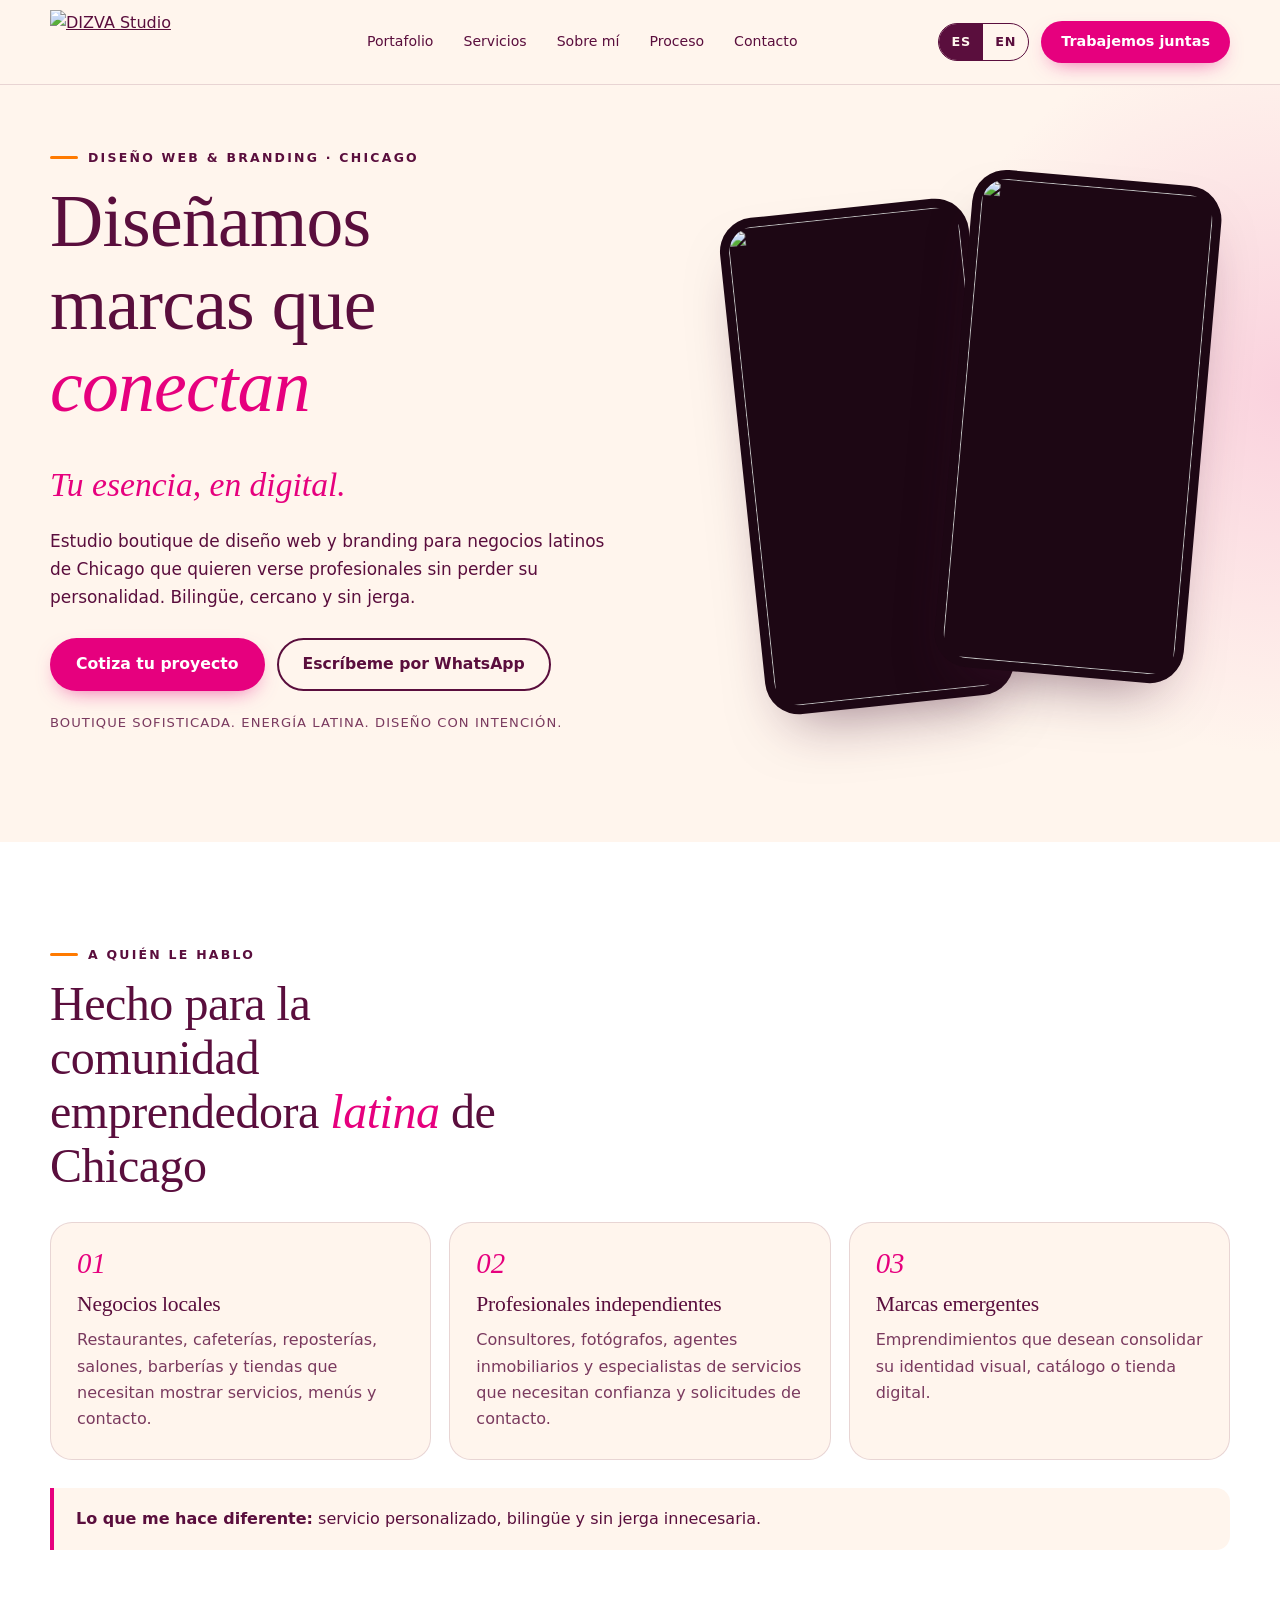
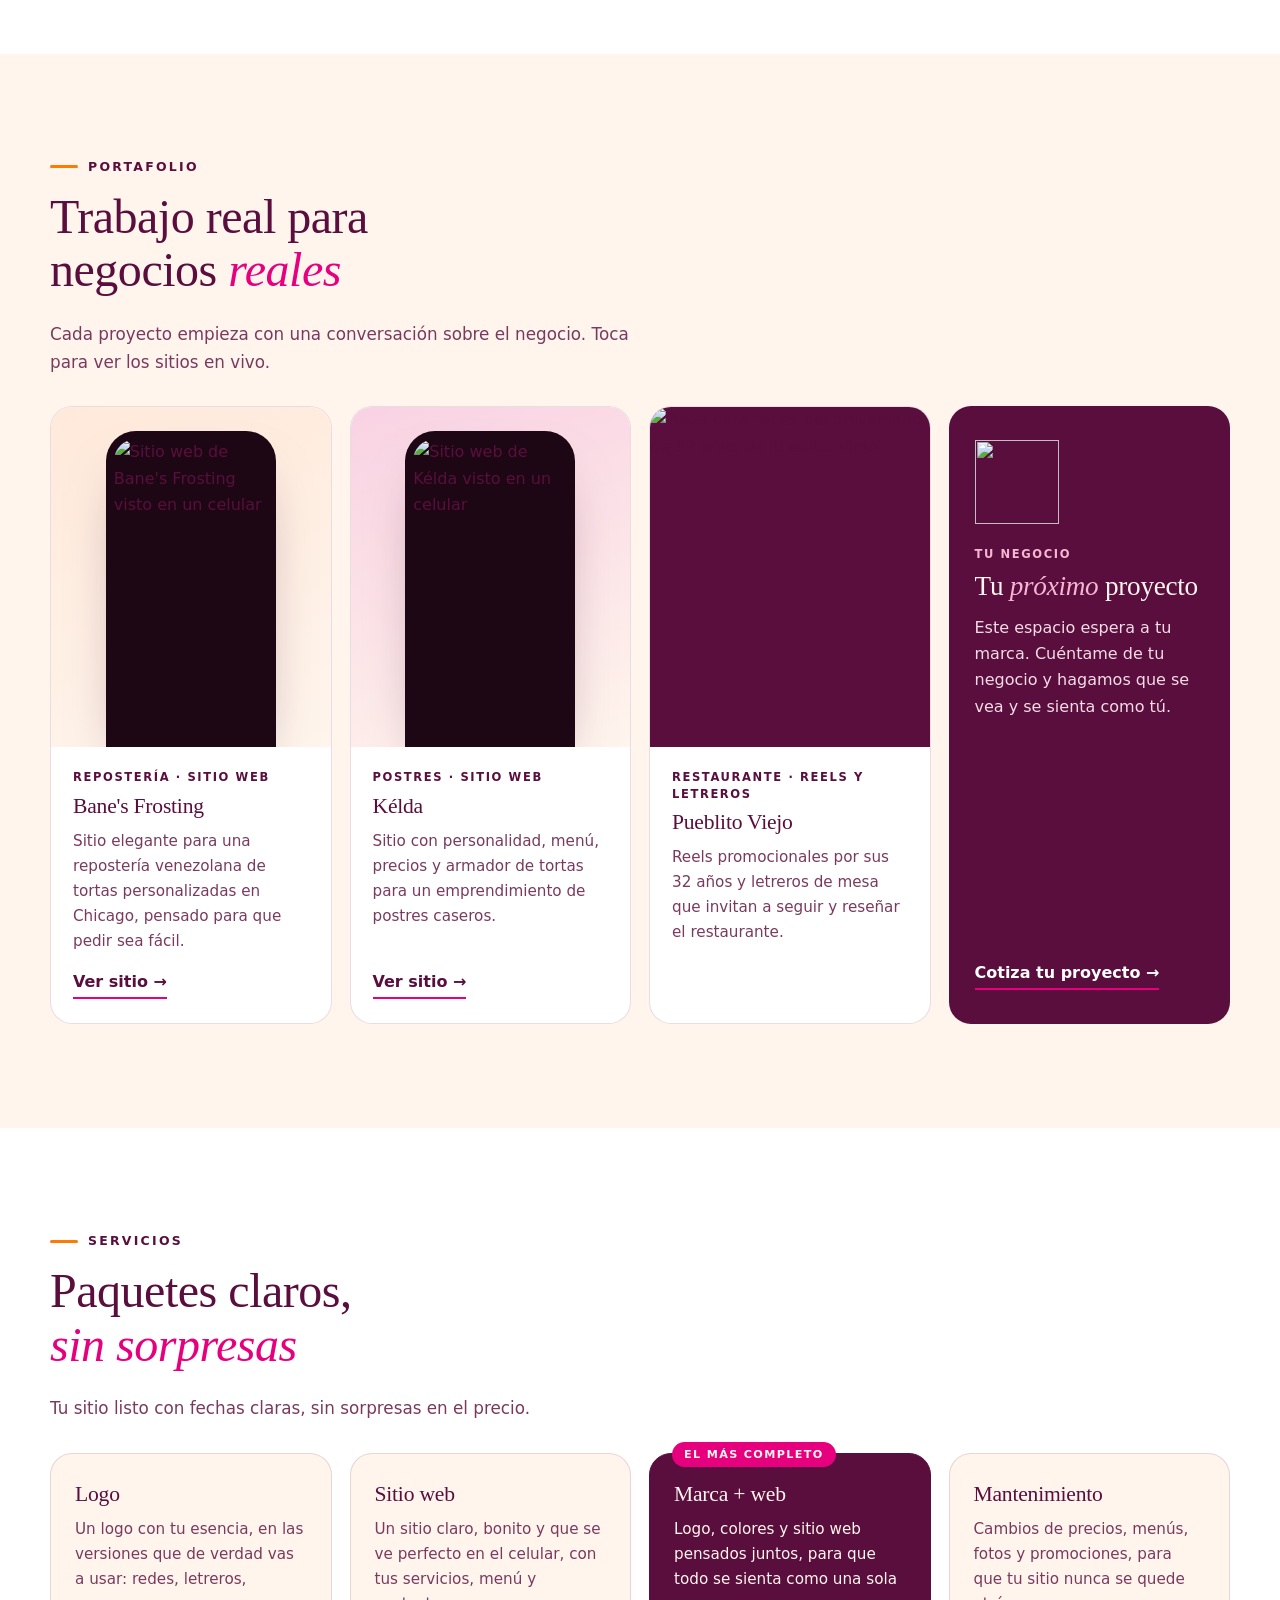
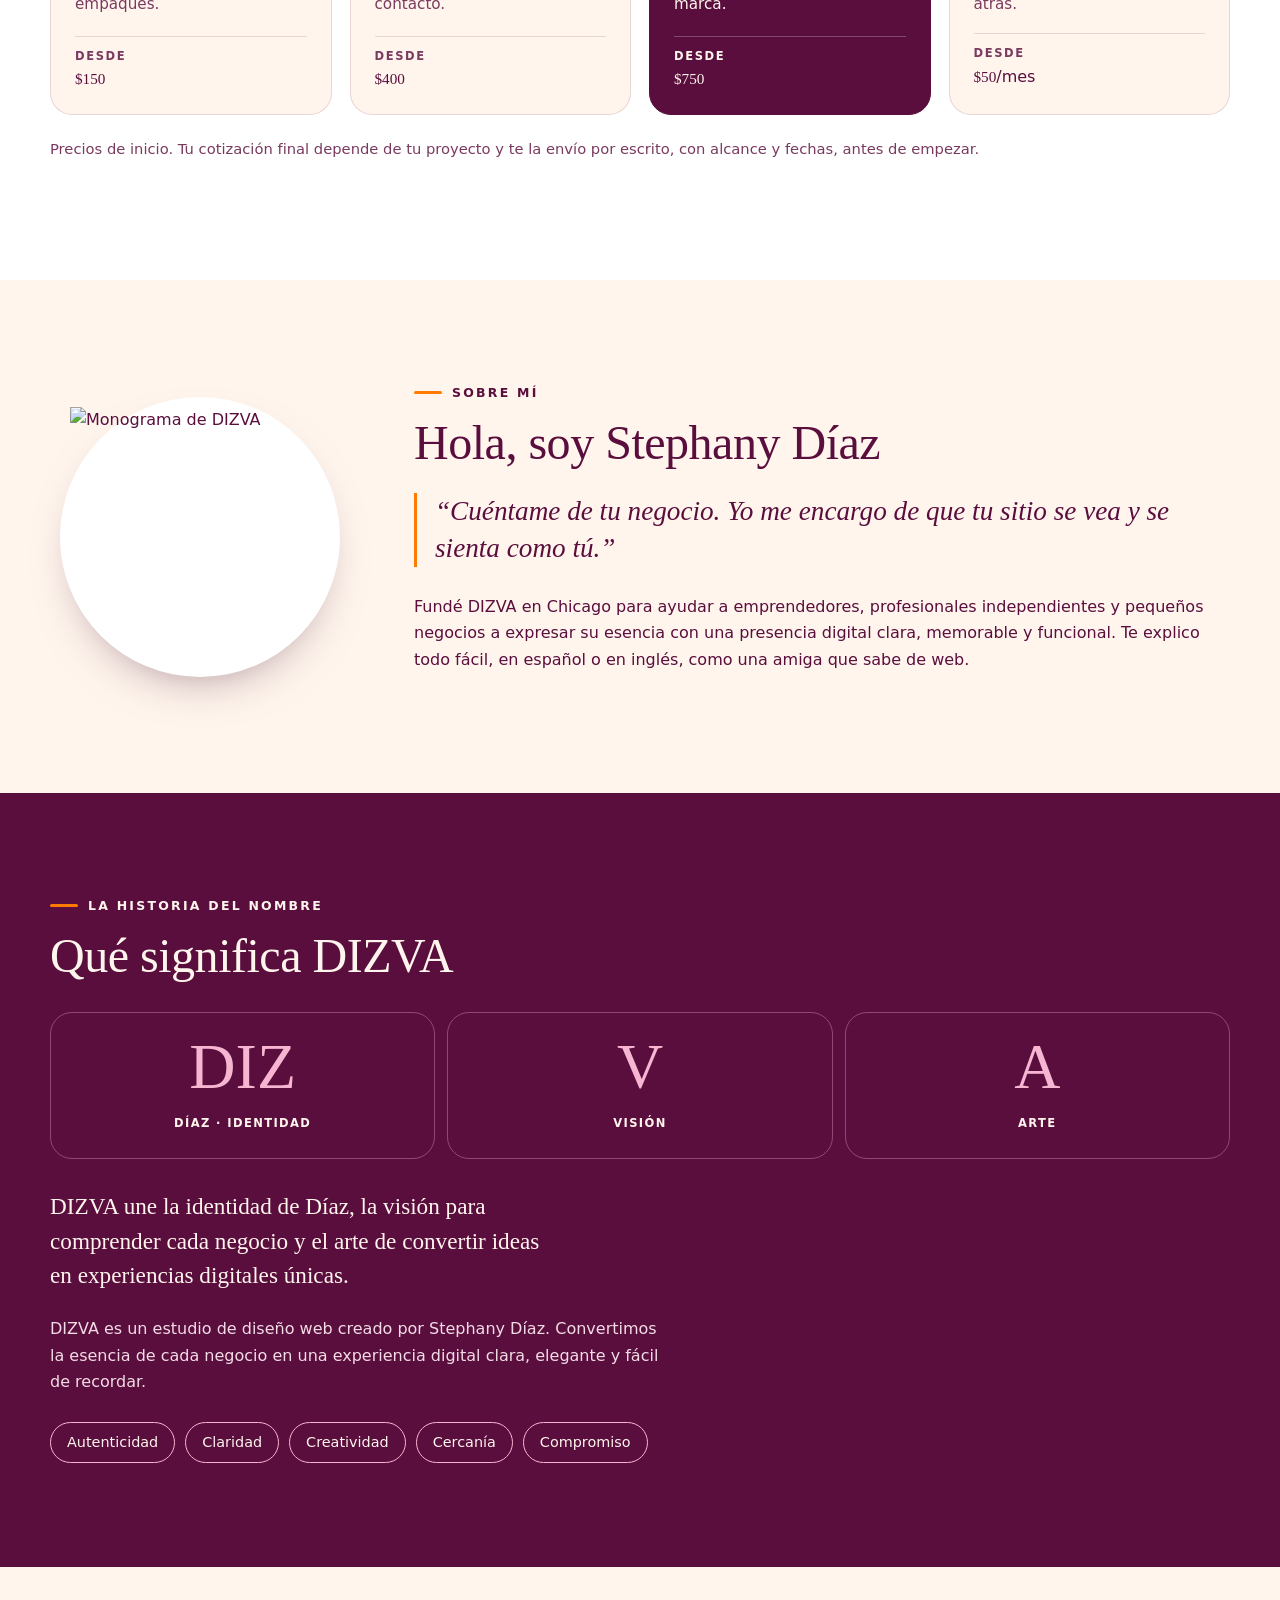
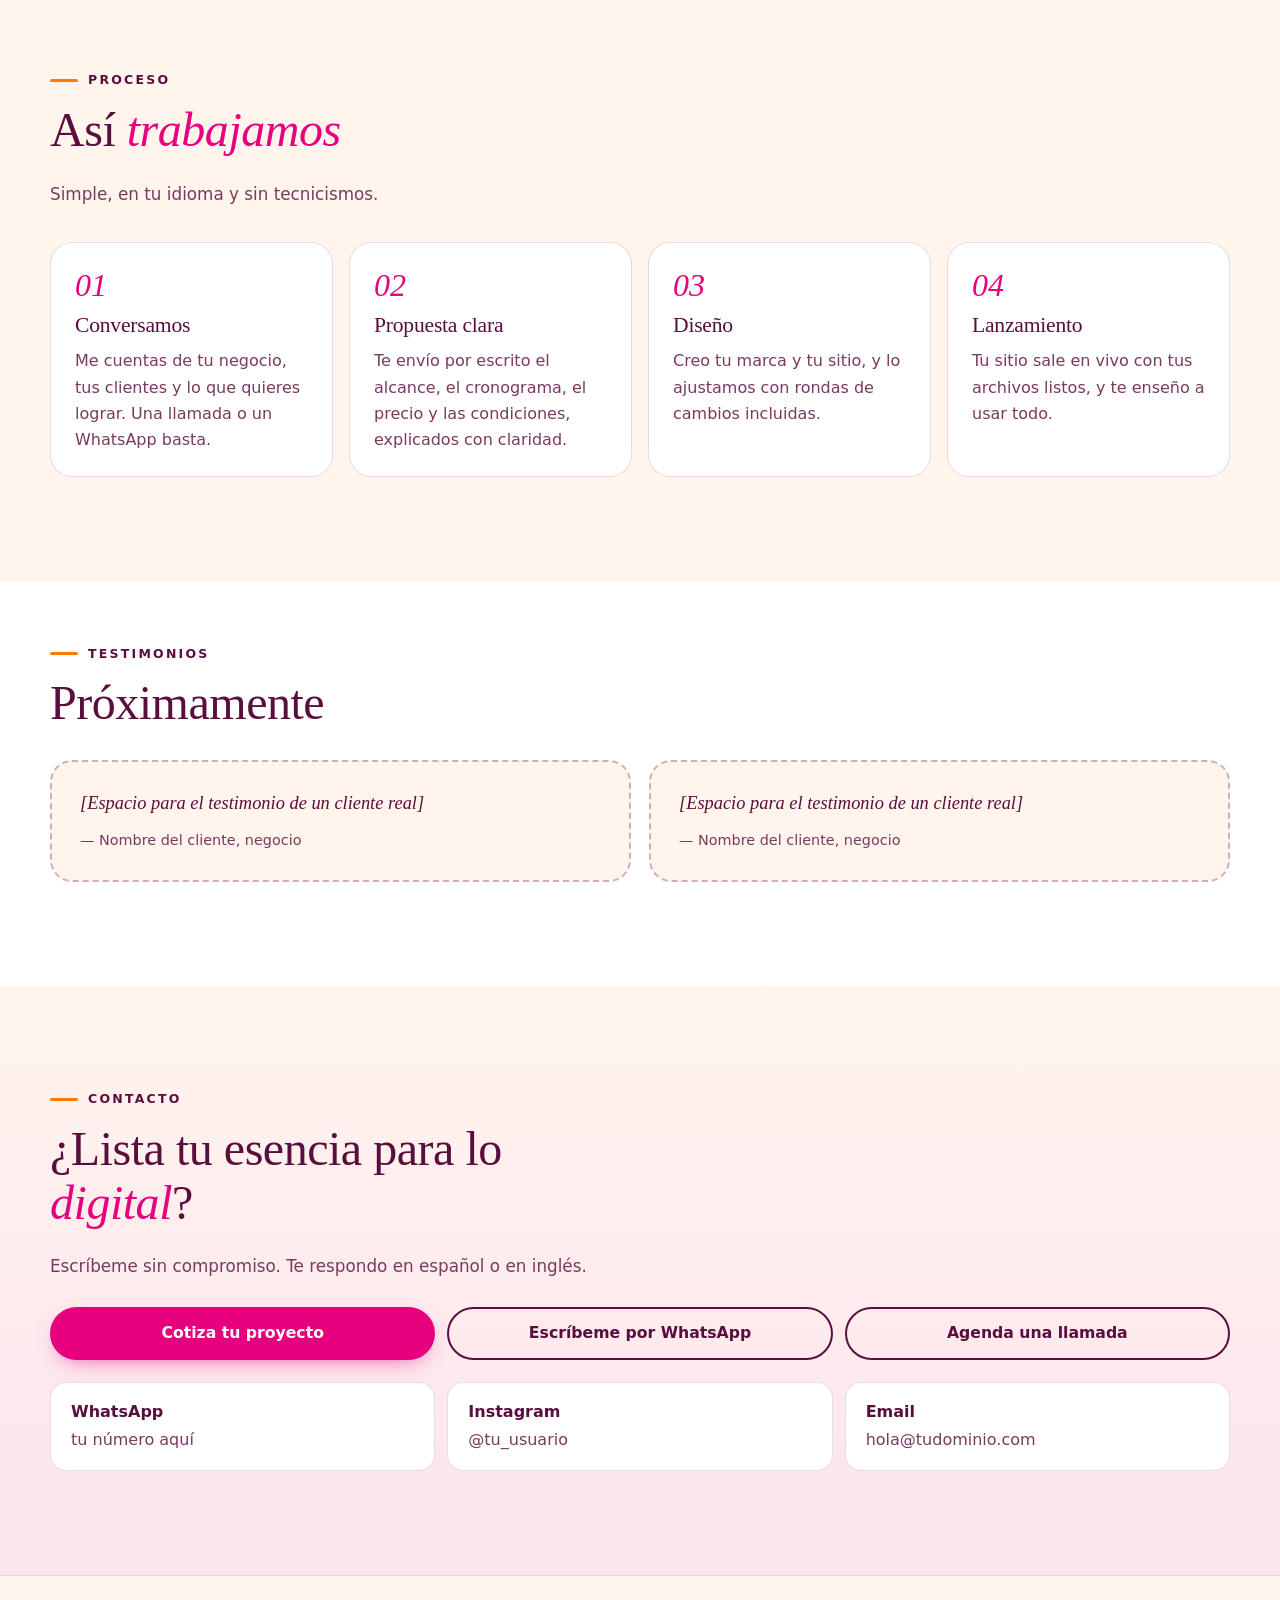
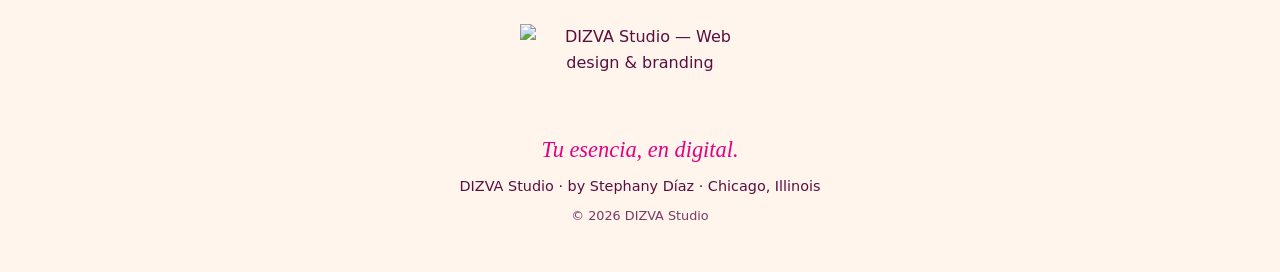
==== index.html @ 028ed0a7 "Add files via upload" ====
<!doctype html>
<html lang="es">
<head>
<meta charset="utf-8">
<meta name="viewport" content="width=device-width, initial-scale=1">
<title>DIZVA Studio — Tu esencia, en digital</title>
<meta name="description" content="DIZVA Studio, by Stephany Díaz: estudio boutique de diseño web y branding en Chicago para negocios latinos. Bilingüe, cercano y sin jerga.">
<meta name="theme-color" content="#FFF5ED">
<meta property="og:type" content="website">
<meta property="og:title" content="DIZVA Studio — Tu esencia, en digital">
<meta property="og:description" content="Estudio boutique de diseño web y branding en Chicago, by Stephany Díaz. Bilingüe, cercano y sin jerga.">
<meta property="og:url" content="https://dizva-studio.sites.tab.bot/">
<meta property="og:image" content="https://dizva-studio.sites.tab.bot/og.png">
<meta name="twitter:card" content="summary_large_image">
<link rel="icon" href="favicon.svg" type="image/svg+xml">
<link rel="preload" href="fonts/play.woff2" as="font" type="font/woff2" crossorigin>
<link rel="preload" href="fonts/mont.woff2" as="font" type="font/woff2" crossorigin>
<link rel="stylesheet" href="styles.css">
<script src="script.js" defer></script>
</head>
<body>
<a class="skip" href="#main" data-en="Skip to content">Saltar al contenido</a>
<header class="top">
 <div class="wrap bar">
  <a class="brand" href="#inicio"><img src="img/logo.svg" alt="DIZVA Studio" width="190" height="69"></a>
  <nav aria-label="Principal" class="nav">
   <a href="#portafolio" data-en="Portfolio">Portafolio</a>
   <a href="#servicios" data-en="Services">Servicios</a>
   <a href="#sobre-mi" data-en="About">Sobre mí</a>
   <a href="#proceso" data-en="Process">Proceso</a>
   <a href="#contacto" data-en="Contact">Contacto</a>
  </nav>
  <div class="tools">
   <div class="lang" role="group" aria-label="Idioma / Language">
    <button type="button" data-lang="es" aria-pressed="true">ES</button><button type="button" data-lang="en" aria-pressed="false">EN</button>
   </div>
   <a class="btn p sm hide-s" href="#contacto" data-en="Let’s work together">Trabajemos juntas</a>
  </div>
 </div>
</header>

<main id="main">
<section class="hero" id="inicio">
 <div class="wrap hero-g">
  <div class="hero-t">
   <p class="kick" data-en="Web design &amp; branding · Chicago">Diseño web &amp; branding · Chicago</p>
   <h1 data-en="We design brands that <span class=&quot;wv&quot;>connect</span>">Diseñamos marcas que <span class="wv">conectan</span></h1>
   <p class="slogan" data-en="Your essence, in digital.">Tu esencia, en digital.</p>
   <p class="lead" data-en="A boutique web design and branding studio for Latino businesses in Chicago that want to look professional without losing their personality. Bilingual, warm and jargon-free.">Estudio boutique de diseño web y branding para negocios latinos de Chicago que quieren verse profesionales sin perder su personalidad. Bilingüe, cercano y sin jerga.</p>
   <div class="cta">
    <a class="btn p" href="#contacto" data-en="Get a quote">Cotiza tu proyecto</a>
    <a class="btn s" href="#contacto" data-en="Message me on WhatsApp">Escríbeme por WhatsApp</a>
   </div>
   <p class="tri" data-en="Sophisticated boutique. Latin energy. Design with intention.">Boutique sofisticada. Energía latina. Diseño con intención.</p>
  </div>
  <div class="hero-a" aria-hidden="true">
      <figure class="phone ph1"><img src="img/kelda.webp" alt="" width="400" height="800"></figure>
   <figure class="phone ph2"><img src="img/banes.webp" alt="" width="400" height="800"></figure>
  </div>
 </div>
</section>

<section class="aud" id="para-quien">
 <div class="wrap">
  <p class="kick" data-en="Who I work with">A quién le hablo</p>
  <h2 data-en="Made for the Latino entrepreneurs of Chicago">Hecho para la comunidad emprendedora <span class="wv">latina</span> de Chicago</h2>
  <div class="grid g3">
   <article class="card-s"><span class="num">01</span><h3 data-en="Local businesses">Negocios locales</h3><p data-en="Restaurants, cafés, bakeries, salons, barbershops and shops that need to show their services, menus and how to reach them.">Restaurantes, cafeterías, reposterías, salones, barberías y tiendas que necesitan mostrar servicios, menús y contacto.</p></article>
   <article class="card-s"><span class="num">02</span><h3 data-en="Independent professionals">Profesionales independientes</h3><p data-en="Consultants, photographers, real estate agents and service specialists who need trust and more inquiries.">Consultores, fotógrafos, agentes inmobiliarios y especialistas de servicios que necesitan confianza y solicitudes de contacto.</p></article>
   <article class="card-s"><span class="num">03</span><h3 data-en="Emerging brands">Marcas emergentes</h3><p data-en="New ventures ready to strengthen their visual identity, catalog or online store.">Emprendimientos que desean consolidar su identidad visual, catálogo o tienda digital.</p></article>
  </div>
  <p class="diff"><strong data-en="What makes it different:">Lo que me hace diferente:</strong> <span data-en="personal service, bilingual, and no unnecessary jargon.">servicio personalizado, bilingüe y sin jerga innecesaria.</span></p>
 </div>
</section>

<section class="port" id="portafolio">
 <div class="wrap">
  <p class="kick" data-en="Portfolio">Portafolio</p>
  <h2 data-en="Real work for real <span class=&quot;wv&quot;>businesses</span>">Trabajo real para negocios <span class="wv">reales</span></h2>
  <p class="intro" data-en="Every project starts with a conversation about the business. Tap to see the live sites.">Cada proyecto empieza con una conversación sobre el negocio. Toca para ver los sitios en vivo.</p>
  <div class="grid g4">
   <a class="work" href="https://banes-frosting.sites.tab.bot/" target="_blank" rel="noopener">
    <div class="shot"><figure class="phone"><img src="img/banes.webp" alt="Sitio web de Bane's Frosting visto en un celular" data-en-alt="Bane's Frosting website on a phone" width="400" height="800" loading="lazy"></figure></div>
    <div class="wb"><p class="tags" data-en="Bakery · Website">Repostería · Sitio web</p><h3>Bane's Frosting</h3><p data-en="An elegant website for a Venezuelan custom-cake bakery in Chicago, made so ordering is easy.">Sitio elegante para una repostería venezolana de tortas personalizadas en Chicago, pensado para que pedir sea fácil.</p><span class="go" data-en="View site →">Ver sitio →</span></div>
   </a>
   <a class="work" href="https://kelda-postres.sites.tab.bot/" target="_blank" rel="noopener">
    <div class="shot rose"><figure class="phone"><img src="img/kelda.webp" alt="Sitio web de Kélda visto en un celular" data-en-alt="Kélda website on a phone" width="400" height="800" loading="lazy"></figure></div>
    <div class="wb"><p class="tags" data-en="Desserts · Website">Postres · Sitio web</p><h3>Kélda</h3><p data-en="A playful website with menu, prices and a cake builder for a homemade dessert business.">Sitio con personalidad, menú, precios y armador de tortas para un emprendimiento de postres caseros.</p><span class="go" data-en="View site →">Ver sitio →</span></div>
   </a>
   <article class="work">
    <div class="shot plum"><img class="cover" src="img/pueblito.webp" alt="Pieza para redes del aniversario de 32 años de Pueblito Viejo" data-en-alt="Social media piece for Pueblito Viejo's 32nd anniversary" width="640" height="800"></div>
    <div class="wb"><p class="tags" data-en="Restaurant · Reels &amp; table signs">Restaurante · Reels y letreros</p><h3>Pueblito Viejo</h3><p data-en="Promo reels for the restaurant's 32nd anniversary, plus table signs that invite guests to follow and review.">Reels promocionales por sus 32 años y letreros de mesa que invitan a seguir y reseñar el restaurante.</p></div>
   </article>
   <a class="work next" href="#contacto">
    <div class="nx"><img src="img/monogram.svg" alt="" width="96" height="96"><p class="tags" data-en="Your business">Tu negocio</p><h3 data-en="Your <em>next</em> project">Tu <em>próximo</em> proyecto</h3><p data-en="This space is waiting for your brand. Tell me about your business and let’s make it look and feel like you.">Este espacio espera a tu marca. Cuéntame de tu negocio y hagamos que se vea y se sienta como tú.</p><span class="go" data-en="Get a quote →">Cotiza tu proyecto →</span></div>
   </a>
  </div>
 </div>
</section>

<section class="svcs" id="servicios">
 <div class="wrap">
  <p class="kick" data-en="Services">Servicios</p>
  <h2 data-en="Clear packages, <span class=&quot;wv&quot;>no surprises</span>">Paquetes claros, <span class="wv">sin sorpresas</span></h2>
  <p class="intro" data-en="Your site ready with clear dates and no surprises in the price.">Tu sitio listo con fechas claras, sin sorpresas en el precio.</p>
  <div class="grid g4">
   <article class="svc"><h3 data-en="Logo">Logo</h3><p data-en="A logo with your essence, in the versions you’ll actually use: social media, signs, packaging.">Un logo con tu esencia, en las versiones que de verdad vas a usar: redes, letreros, empaques.</p><p class="price"><small data-en="from">desde</small> $150</p></article>
   <article class="svc"><h3 data-en="Website">Sitio web</h3><p data-en="A clear, beautiful website that works great on phones, with your services, menu and contact.">Un sitio claro, bonito y que se ve perfecto en el celular, con tus servicios, menú y contacto.</p><p class="price"><small data-en="from">desde</small> $400</p></article>
   <article class="svc star"><p class="badge" data-en="Most complete">El más completo</p><h3 data-en="Brand + website">Marca + web</h3><p data-en="Logo, colors and website designed together, so everything feels like one brand.">Logo, colores y sitio web pensados juntos, para que todo se sienta como una sola marca.</p><p class="price"><small data-en="from">desde</small> $750</p></article>
   <article class="svc"><h3 data-en="Maintenance">Mantenimiento</h3><p data-en="Updates to prices, menus, photos and promos, so your site never falls behind.">Cambios de precios, menús, fotos y promociones, para que tu sitio nunca se quede atrás.</p><p class="price"><small data-en="from">desde</small> $50<span data-en="/mo">/mes</span></p></article>
  </div>
  <p class="note" data-en="Starting prices. Your final quote depends on your project, and I’ll send it to you in writing, with scope and dates, before we begin.">Precios de inicio. Tu cotización final depende de tu proyecto y te la envío por escrito, con alcance y fechas, antes de empezar.</p>
 </div>
</section>

<section class="about" id="sobre-mi">
 <div class="wrap about-g">
  <div class="avatar"><img src="img/monogram.svg" alt="Monograma de DIZVA" data-en-alt="DIZVA monogram" width="240" height="240" loading="lazy"></div>
  <div>
   <p class="kick" data-en="About">Sobre mí</p>
   <h2 data-en="Hi, I’m Stephany Díaz">Hola, soy Stephany Díaz</h2>
   <p class="big" data-en="“Tell me about your business. I’ll make sure your site looks and feels like you.”">“Cuéntame de tu negocio. Yo me encargo de que tu sitio se vea y se sienta como tú.”</p>
   <p data-en="I founded DIZVA in Chicago to help entrepreneurs, independent professionals and small businesses express their essence with a clear, memorable and functional digital presence. I explain everything simply, in Spanish or English, like a friend who knows web.">Fundé DIZVA en Chicago para ayudar a emprendedores, profesionales independientes y pequeños negocios a expresar su esencia con una presencia digital clara, memorable y funcional. Te explico todo fácil, en español o en inglés, como una amiga que sabe de web.</p>
  </div>
 </div>
</section>

<section class="story" id="historia">
 <div class="wrap">
  <p class="kick lt" data-en="The story behind the name">La historia del nombre</p>
  <h2 data-en="What DIZVA means">Qué significa DIZVA</h2>
  <div class="letters">
   <div class="lt-c"><b>DIZ</b><span data-en="Díaz · identity">Díaz · identidad</span></div>
   <div class="lt-c"><b>V</b><span data-en="Vision">Visión</span></div>
   <div class="lt-c"><b>A</b><span data-en="Art">Arte</span></div>
  </div>
  <p class="st" data-en="DIZVA brings together the identity of Díaz, the vision to understand each business and the art of turning ideas into unique digital experiences.">DIZVA une la identidad de Díaz, la visión para comprender cada negocio y el arte de convertir ideas en experiencias digitales únicas.</p>
  <p class="st2" data-en="DIZVA is a web design studio created by Stephany Díaz. We turn the essence of each business into a digital experience that is clear, elegant and easy to remember.">DIZVA es un estudio de diseño web creado por Stephany Díaz. Convertimos la esencia de cada negocio en una experiencia digital clara, elegante y fácil de recordar.</p>
  <ul class="values" aria-label="Valores">
   <li data-en="Authenticity">Autenticidad</li><li data-en="Clarity">Claridad</li><li data-en="Creativity">Creatividad</li><li data-en="Closeness">Cercanía</li><li data-en="Commitment">Compromiso</li>
  </ul>
 </div>
</section>

<section class="proc" id="proceso">
 <div class="wrap">
  <p class="kick" data-en="Process">Proceso</p>
  <h2 data-en="How we <span class=&quot;wv&quot;>work</span>">Así <span class="wv">trabajamos</span></h2>
  <p class="intro" data-en="Simple, in your language and without technical words.">Simple, en tu idioma y sin tecnicismos.</p>
  <ol class="steps">
   <li><h3 data-en="We talk">Conversamos</h3><p data-en="You tell me about your business, your customers and what you want to achieve. A call or a WhatsApp is enough.">Me cuentas de tu negocio, tus clientes y lo que quieres lograr. Una llamada o un WhatsApp basta.</p></li>
   <li><h3 data-en="Clear proposal">Propuesta clara</h3><p data-en="I send you the scope, timeline, price and conditions in writing, explained simply.">Te envío por escrito el alcance, el cronograma, el precio y las condiciones, explicados con claridad.</p></li>
   <li><h3 data-en="Design">Diseño</h3><p data-en="I create your brand and your site, and we adjust it together with rounds of changes included.">Creo tu marca y tu sitio, y lo ajustamos con rondas de cambios incluidas.</p></li>
   <li><h3 data-en="Launch">Lanzamiento</h3><p data-en="Your site goes live with your files ready, and I show you how to use everything.">Tu sitio sale en vivo con tus archivos listos, y te enseño a usar todo.</p></li>
  </ol>
 </div>
</section>

<section class="testi" id="testimonios">
 <div class="wrap">
  <p class="kick" data-en="Testimonials">Testimonios</p>
  <h2 data-en="Coming soon">Próximamente</h2>
  <div class="grid g2">
   <figure class="tcard"><blockquote data-en="[Space for a real client testimonial]">[Espacio para el testimonio de un cliente real]</blockquote><figcaption data-en="— Client name, business">— Nombre del cliente, negocio</figcaption></figure>
   <figure class="tcard"><blockquote data-en="[Space for a real client testimonial]">[Espacio para el testimonio de un cliente real]</blockquote><figcaption data-en="— Client name, business">— Nombre del cliente, negocio</figcaption></figure>
  </div>
 </div>
</section>

<section class="contact" id="contacto">
 <div class="wrap">
  <p class="kick" data-en="Contact">Contacto</p>
  <h2 data-en="Ready to take your essence <span class=&quot;wv&quot;>digital</span>?">¿Lista tu esencia para lo <span class="wv">digital</span>?</h2>
  <p class="intro" data-en="Write to me with no commitment. I reply in Spanish or English.">Escríbeme sin compromiso. Te respondo en español o en inglés.</p>
  <div class="cta c3">
   <a class="btn p" href="#contacto" data-en="Get a quote">Cotiza tu proyecto</a>
   <a class="btn s" href="#contacto" data-en="Message me on WhatsApp">Escríbeme por WhatsApp</a>
   <a class="btn s" href="#contacto" data-en="Book a call">Agenda una llamada</a>
  </div>
  <ul class="links">
   <li><span>WhatsApp</span><b data-en="your number here">tu número aquí</b></li>
   <li><span>Instagram</span><b>@tu_usuario</b></li>
   <li><span>Email</span><b>hola@tudominio.com</b></li>
  </ul>
 </div>
</section>
</main>

<footer class="foot">
 <div class="wrap fg">
  <img src="img/logo-full.svg" alt="DIZVA Studio — Web design &amp; branding" width="260" height="105">
  <p class="slogan" data-en="Your essence, in digital.">Tu esencia, en digital.</p>
  <p>DIZVA Studio · by Stephany Díaz · Chicago, Illinois</p>
  <p class="sm">© 2026 DIZVA Studio</p>
 </div>
</footer>
</body>
</html>
---- styles.css ----
@font-face{font-family:"Playfair Display";src:url(fonts/play.woff2) format("woff2");font-weight:400 900;font-style:normal;font-display:swap}
@font-face{font-family:"Playfair Display";src:url(fonts/playi.woff2) format("woff2");font-weight:400 900;font-style:italic;font-display:swap}
@font-face{font-family:"Montserrat";src:url(fonts/mont.woff2) format("woff2");font-weight:100 900;font-style:normal;font-display:swap}
:root{--plum:#5A0E3D;--fuc:#E6007E;--ora:#FF7A00;--rose:#F6B5D1;--cream:#FFF5ED;--white:#fff;--soft:#7A3A5F;--line:rgba(90,14,61,.14);--r:22px;--serif:"Playfair Display",Georgia,serif;--sans:"Montserrat",system-ui,-apple-system,"Segoe UI",sans-serif}
*{box-sizing:border-box}
html{scroll-behavior:smooth;scroll-padding-top:84px}
body{margin:0;background:var(--cream);color:var(--plum);font:400 16px/1.65 var(--sans);-webkit-font-smoothing:antialiased;overflow-x:hidden}
img{max-width:100%;display:block}
a{color:inherit}
h1,h2,h3{font-family:var(--serif);font-weight:500;line-height:1.12;margin:0 0 .5em;letter-spacing:-.01em}
h1{font-size:clamp(2.4rem,9vw,4.6rem)}
h2{font-size:clamp(1.9rem,6vw,3rem);max-width:20ch}
h3{font-size:1.35rem}
p{margin:0 0 1em}
.wrap{width:min(1180px,100% - 40px);margin-inline:auto}
section{padding:72px 0}
.skip{position:absolute;left:-999px;top:8px;background:var(--plum);color:#fff;padding:8px 14px;border-radius:8px;z-index:99}
.skip:focus{left:12px}
:focus-visible{outline:3px solid var(--fuc);outline-offset:3px;border-radius:6px}
.kick{font:600 .78rem/1.4 var(--sans);letter-spacing:.18em;text-transform:uppercase;color:var(--plum);display:flex;align-items:center;gap:10px;margin-bottom:14px}
.kick::before{content:"";width:28px;height:3px;border-radius:2px;background:var(--ora)}
.kick.lt{color:var(--cream)}
.intro{max-width:56ch;color:var(--soft);font-size:1.05rem}
.wv{position:relative;white-space:nowrap;font-style:italic;color:var(--fuc)}
.wv::after{content:"";position:absolute;left:-2%;right:-2%;bottom:-.12em;height:.32em;background:url(img/wave.svg) center/100% 100% no-repeat}
/* header */
.top{position:sticky;top:0;z-index:20;background:rgba(255,245,237,.92);backdrop-filter:blur(10px);-webkit-backdrop-filter:blur(10px);border-bottom:1px solid var(--line)}
.bar{display:flex;align-items:center;justify-content:space-between;gap:16px;min-height:68px;flex-wrap:wrap}
.brand img{height:52px;width:auto}
.nav{display:flex;gap:6px;order:3;width:100%;overflow-x:auto;scrollbar-width:none;padding:0 0 10px;margin-top:-4px}
.nav::-webkit-scrollbar{display:none}
.nav a{text-decoration:none;font-weight:500;font-size:.88rem;padding:7px 12px;border-radius:999px;white-space:nowrap;border:1px solid var(--line)}
.nav a:hover{background:#fff}
.tools{display:flex;align-items:center;gap:12px}
.lang{display:inline-flex;border:1.5px solid var(--plum);border-radius:999px;overflow:hidden}
.lang button{font:600 .8rem/1 var(--sans);letter-spacing:.06em;background:none;color:var(--plum);border:0;padding:9px 12px;cursor:pointer;min-width:44px;min-height:36px}
.lang button[aria-pressed="true"]{background:var(--plum);color:var(--cream)}
.btn{display:inline-flex;align-items:center;justify-content:center;text-align:center;font:600 .98rem/1.2 var(--sans);text-decoration:none;padding:15px 24px;border-radius:999px;border:2px solid transparent;transition:transform .15s,background .15s,box-shadow .15s;min-height:48px}
.btn.p{background:var(--fuc);color:#fff;box-shadow:0 8px 22px -10px rgba(230,0,126,.7)}
.btn.p:hover{transform:translateY(-1px);background:#cf0071}
.btn.s{border-color:var(--plum);color:var(--plum);background:transparent}
.btn.s:hover{background:var(--plum);color:var(--cream)}
.btn.sm{padding:10px 18px;min-height:40px;font-size:.9rem}
.hide-s{display:none}
/* hero */
.hero{padding:40px 0 64px;position:relative;overflow:hidden}
.hero::before{content:"";position:absolute;right:-30%;top:-10%;width:80vw;height:80vw;max-width:760px;max-height:760px;border-radius:50%;background:radial-gradient(circle,rgba(246,181,209,.55),rgba(246,181,209,0) 68%);z-index:-1}
.hero-g{display:grid;gap:36px}
.hero h1{max-width:13ch}
.slogan{font:italic 500 clamp(1.5rem,5vw,2.1rem)/1.2 var(--serif);color:var(--fuc);margin:.2em 0 .7em}
.lead{font-size:1.06rem;max-width:52ch}
.cta{display:flex;flex-wrap:wrap;gap:12px;margin:26px 0 22px}
.tri{font:500 .82rem/1.5 var(--sans);letter-spacing:.08em;text-transform:uppercase;color:var(--soft)}
.hero-a{position:relative;height:420px;max-width:440px;width:100%;margin-inline:auto}
.ribbon{position:absolute;left:-6%;right:-6%;top:44%;width:112%;height:90px;z-index:1;opacity:.95}
.phone{margin:0;background:#1d0714;border-radius:34px;padding:9px;box-shadow:0 30px 60px -28px rgba(66,16,47,.55);aspect-ratio:1/2;overflow:hidden}
.phone img{border-radius:26px;width:100%;height:100%;object-fit:cover;object-position:top}
.hero-a .phone{position:absolute;width:52%}
.ph1{left:2%;top:30px;transform:rotate(-6deg);z-index:2}
.ph2{right:2%;top:0;transform:rotate(5deg);z-index:3}
/* audience */
.aud{background:#fff}
.grid{display:grid;gap:18px;margin-top:30px}
.card-s{border:1px solid var(--line);border-radius:var(--r);padding:26px;background:var(--cream)}
.num{font:italic 500 1.8rem/1 var(--serif);color:var(--fuc);display:block;margin-bottom:14px}
.card-s p{margin:0;color:var(--soft)}
.diff{margin:28px 0 0;padding:18px 22px;border-left:4px solid var(--fuc);background:var(--cream);border-radius:0 14px 14px 0}
/* portfolio */
.work{display:flex;flex-direction:column;border-radius:var(--r);background:#fff;border:1px solid var(--line);overflow:hidden;text-decoration:none;transition:transform .2s,box-shadow .2s}
a.work:hover{transform:translateY(-3px);box-shadow:0 22px 40px -26px rgba(66,16,47,.45)}
.shot{background:linear-gradient(160deg,#FFE9DA,#FFF5ED);height:340px;display:grid;place-items:center;padding:24px 0 0;overflow:hidden}
.shot.rose{background:linear-gradient(160deg,#F9D2E3,#FFF5ED)}
.shot.plum{background:var(--plum);padding:0;display:block}
.shot .phone{width:170px;border-radius:30px 30px 0 0;padding:8px 8px 0;align-self:end;aspect-ratio:auto;height:316px}
.shot .phone img{border-radius:22px 22px 0 0}
.shot .cover{width:100%;height:100%;object-fit:cover;object-position:center 30%}
.wb{padding:22px 22px 24px;display:flex;flex-direction:column;flex:1}
.wb p{color:var(--soft);font-size:.95rem}
.tags{font:600 .72rem/1.4 var(--sans)!important;letter-spacing:.14em;text-transform:uppercase;color:var(--plum)!important;margin-bottom:8px}
.go{margin-top:auto;font-weight:600;color:var(--plum);border-bottom:2px solid var(--fuc);align-self:flex-start;padding-bottom:2px}
.work.next{background:var(--plum);color:var(--cream);border:0}
.nx{padding:34px 26px;display:flex;flex-direction:column;height:100%;min-height:300px}
.nx img{width:84px;height:84px;margin-bottom:22px}
.next .tags{color:var(--rose)!important}
.next p{color:#F3DCE6}
.next h3{font-size:1.7rem}
.next em{color:var(--rose)}
.next .go{color:#fff}
/* services */
.svcs{background:#fff}
.svc{border:1px solid var(--line);border-radius:var(--r);padding:28px 24px;background:var(--cream);display:flex;flex-direction:column;position:relative}
.svc p{color:var(--soft);font-size:.95rem}
.price{margin:auto 0 0!important;font:500 2.2rem/1 var(--serif);color:var(--plum)!important;padding-top:14px;border-top:1px solid var(--line)}
.price small{font:600 .72rem/1 var(--sans);letter-spacing:.14em;text-transform:uppercase;display:block;margin-bottom:8px;color:var(--soft)}
.price span{font:500 1rem var(--sans)}
.svc.star{background:var(--plum);color:var(--cream);border-color:var(--plum)}
.svc.star p,.svc.star .price,.svc.star .price small{color:var(--cream)!important}
.svc.star .price{border-color:rgba(255,245,237,.25)}
.badge{position:absolute;top:-12px;left:22px;background:var(--fuc);color:#fff!important;font:700 .7rem/1 var(--sans)!important;letter-spacing:.12em;text-transform:uppercase;padding:7px 12px;border-radius:999px}
.note{margin-top:22px;font-size:.92rem;color:var(--soft)}
/* about */
.about-g{display:grid;gap:30px;align-items:center}
.avatar{width:200px;height:200px;border-radius:50%;background:#fff;padding:10px;box-shadow:0 20px 50px -28px rgba(66,16,47,.6);margin-inline:auto}
.big{font:italic 500 clamp(1.3rem,4vw,1.7rem)/1.35 var(--serif);color:var(--plum);border-left:3px solid var(--ora);padding-left:18px}
/* story */
.story{background:var(--plum);color:var(--cream)}
.story h2{color:var(--cream)}
.letters{display:grid;grid-template-columns:repeat(3,1fr);gap:12px;margin:30px 0}
.lt-c{border:1px solid rgba(246,181,209,.35);border-radius:var(--r);padding:22px 10px;text-align:center}
.lt-c b{display:block;font:500 clamp(2.4rem,9vw,4rem)/1 var(--serif);color:var(--rose);margin-bottom:10px}
.lt-c span{font:600 .72rem/1.4 var(--sans);letter-spacing:.12em;text-transform:uppercase}
.st{font:500 clamp(1.15rem,3.6vw,1.45rem)/1.5 var(--serif);max-width:44ch}
.st2{max-width:60ch;color:#F3DCE6}
.values{list-style:none;padding:0;margin:26px 0 0;display:flex;flex-wrap:wrap;gap:10px}
.values li{border:1.5px solid var(--rose);color:var(--cream);border-radius:999px;padding:8px 16px;font-weight:500;font-size:.9rem}
/* process */
.steps{list-style:none;padding:0;margin:34px 0 0;display:grid;gap:16px;counter-reset:s}
.steps li{counter-increment:s;background:#fff;border-radius:var(--r);padding:26px 24px 22px;border:1px solid var(--line);position:relative}
.steps li::before{content:"0" counter(s);font:italic 500 2rem/1 var(--serif);color:var(--fuc);display:block;margin-bottom:12px}
.steps p{margin:0;color:var(--soft)}
/* testimonials */
.testi{background:#fff;padding-top:64px}
.tcard{margin:0;border:2px dashed rgba(90,14,61,.3);border-radius:var(--r);padding:28px;background:var(--cream)}
.tcard blockquote{margin:0 0 12px;font:italic 500 1.15rem/1.45 var(--serif)}
.tcard figcaption{color:var(--soft);font-size:.9rem}
/* contact */
.contact{text-align:left;background:linear-gradient(180deg,var(--cream),#FCE3EE)}
.c3 .btn{flex:1 1 220px}
.links{list-style:none;padding:0;margin:8px 0 0;display:grid;gap:12px}
.links li{display:flex;justify-content:space-between;gap:12px;flex-wrap:wrap;background:#fff;border:1px solid var(--line);border-radius:16px;padding:16px 20px}
.links span{font-weight:600}
.links b{font-weight:500;color:var(--soft)}
.foot{background:var(--cream);padding:48px 0 40px;border-top:1px solid var(--line);text-align:center}
.fg{display:flex;flex-direction:column;align-items:center}
.fg img{width:240px;height:auto;margin-bottom:12px}
.foot p{margin:0 0 6px;font-size:.9rem}
.foot .slogan{font-size:1.4rem;margin:4px 0 12px}
.foot .sm{color:var(--soft);font-size:.8rem}
@media (min-width:700px){
 .g2{grid-template-columns:repeat(2,1fr)}
 .g3{grid-template-columns:repeat(3,1fr)}
 .g4{grid-template-columns:repeat(2,1fr)}
 .steps{grid-template-columns:repeat(2,1fr)}
 .links{grid-template-columns:repeat(3,1fr)}
 .links li{flex-direction:column;gap:2px}
}
@media (min-width:980px){
 section{padding:104px 0}
 .nav{order:0;width:auto;padding:0;margin:0}
 .nav a{border:0}
 .hide-s{display:inline-flex}
 .bar{min-height:84px;flex-wrap:nowrap}
 .brand img{height:64px}
 .hero{padding:64px 0 96px}
 .hero-g{grid-template-columns:1.1fr .9fr;align-items:center}
 .hero-a{height:540px;max-width:480px}
 .g4{grid-template-columns:repeat(4,1fr)}
 .steps{grid-template-columns:repeat(4,1fr)}
 .about-g{grid-template-columns:300px 1fr;gap:64px}
 .avatar{width:280px;height:280px}
}
@media (prefers-reduced-motion:reduce){*{transition:none!important;scroll-behavior:auto!important}}
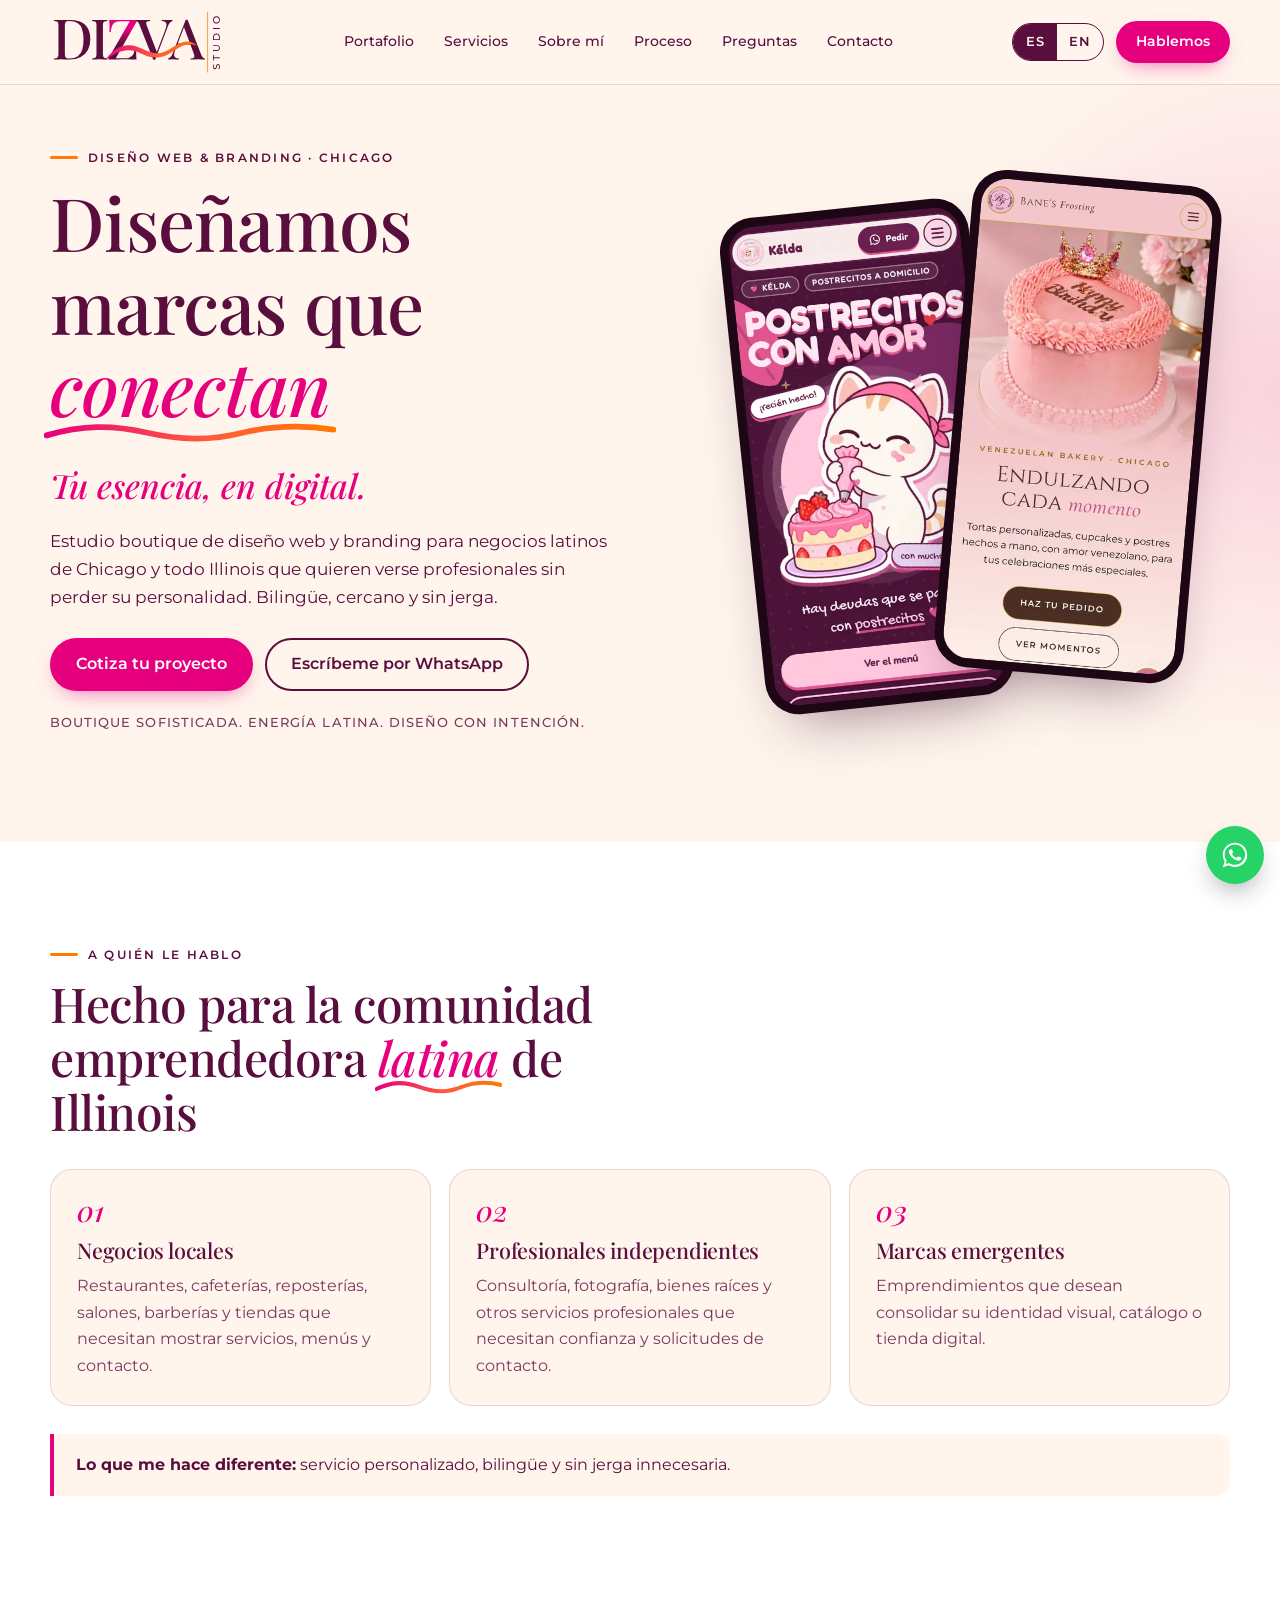
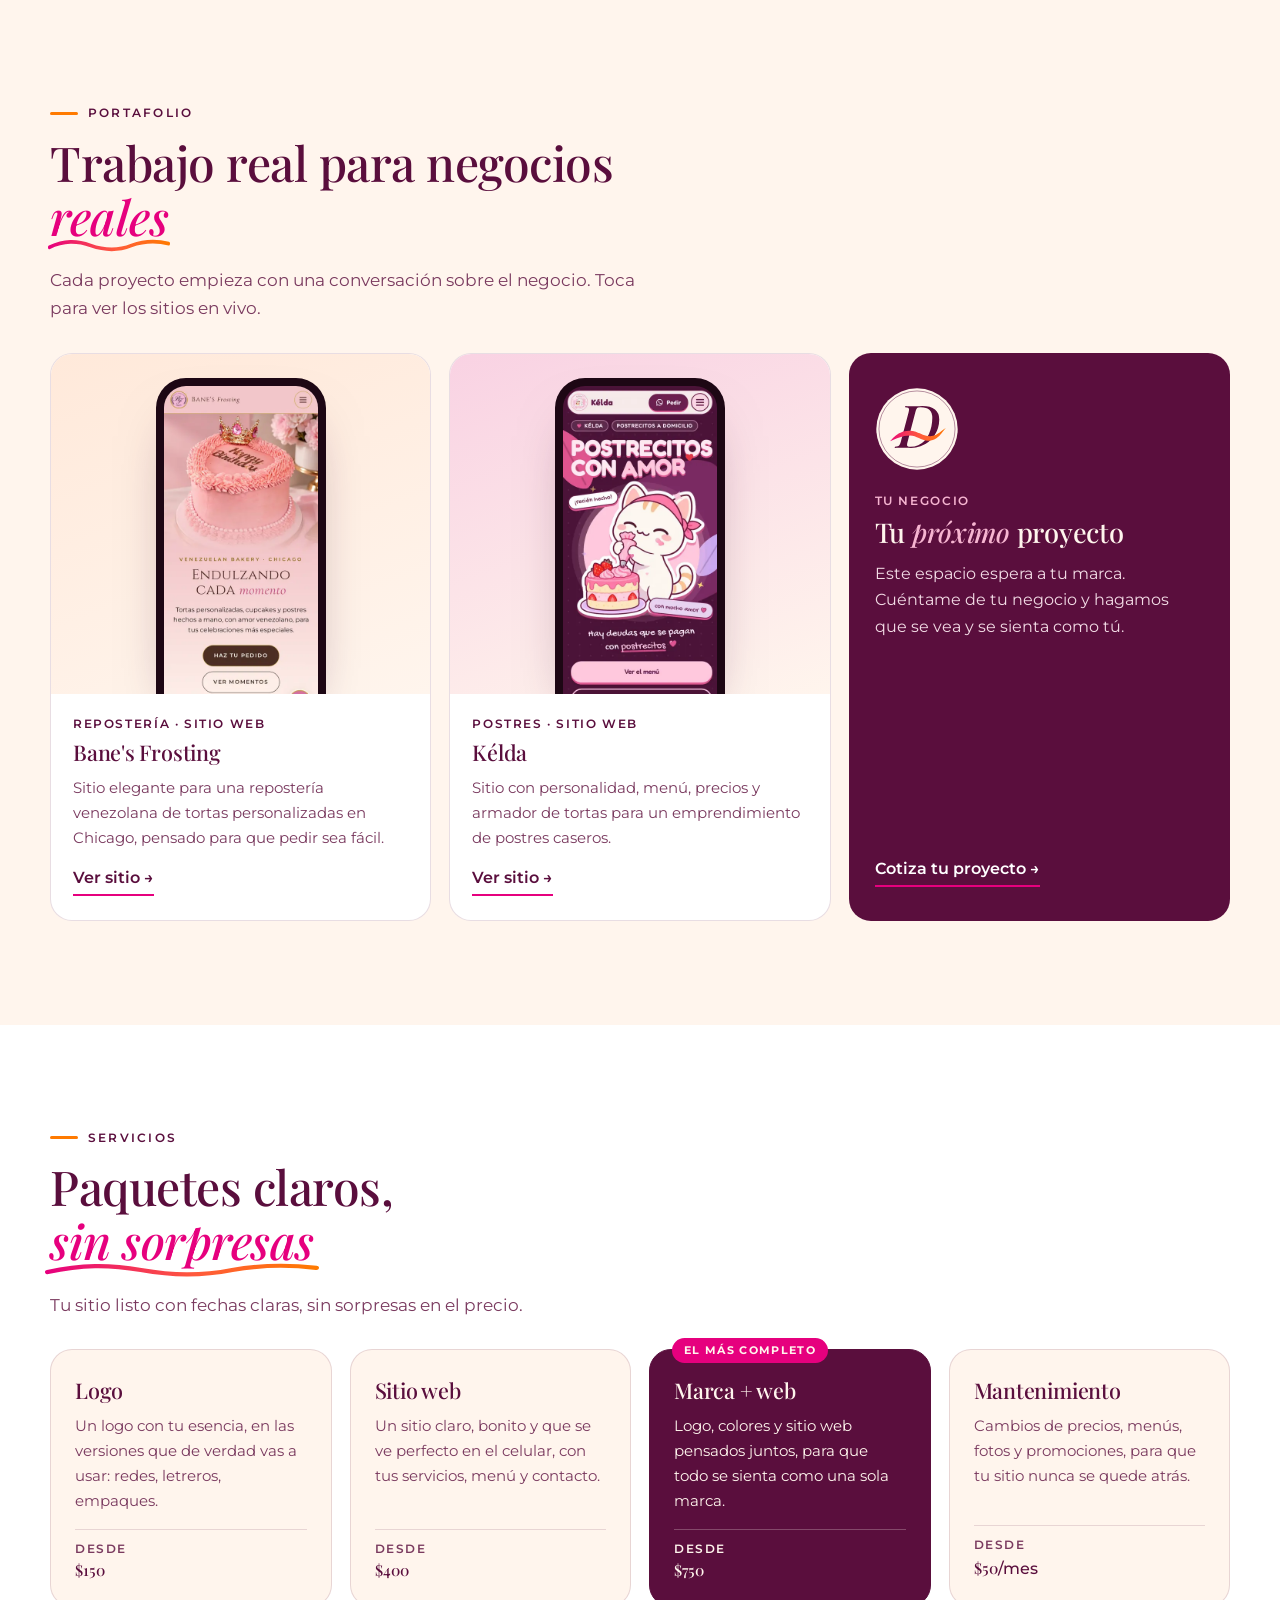
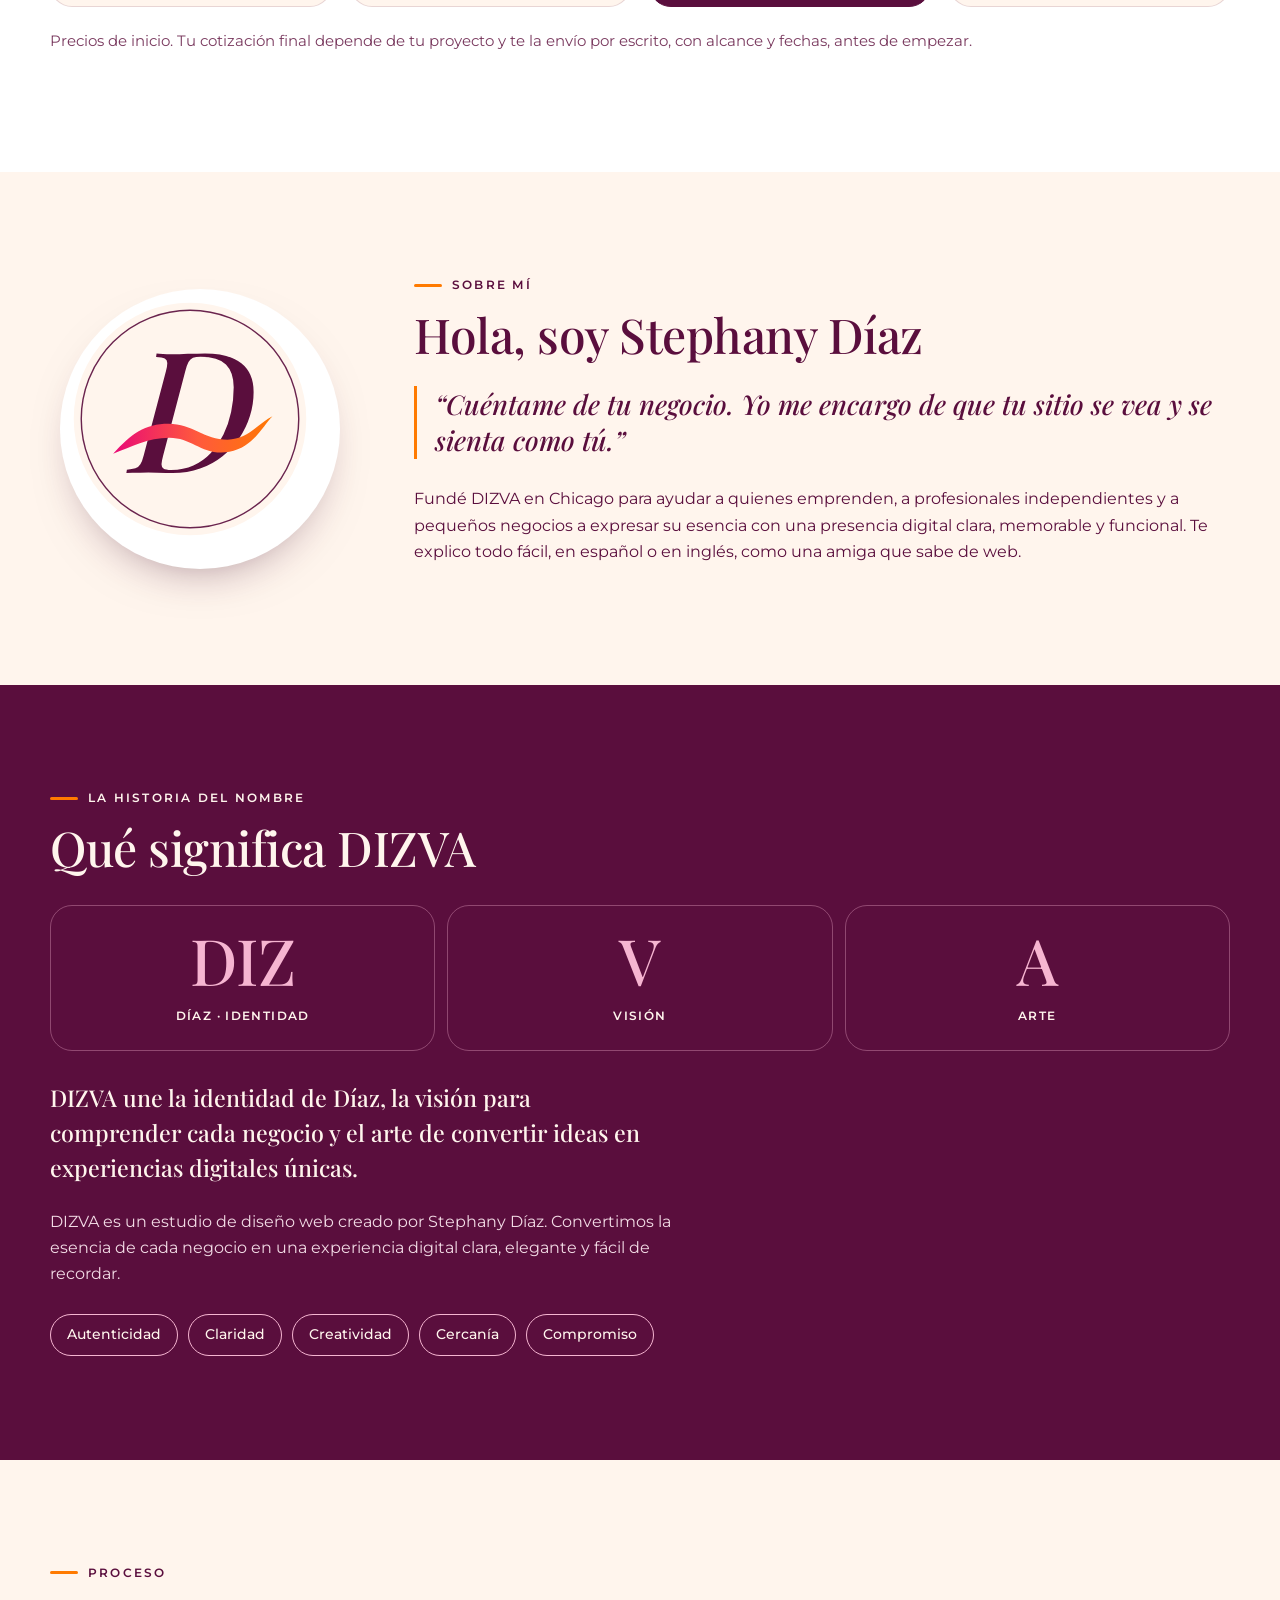
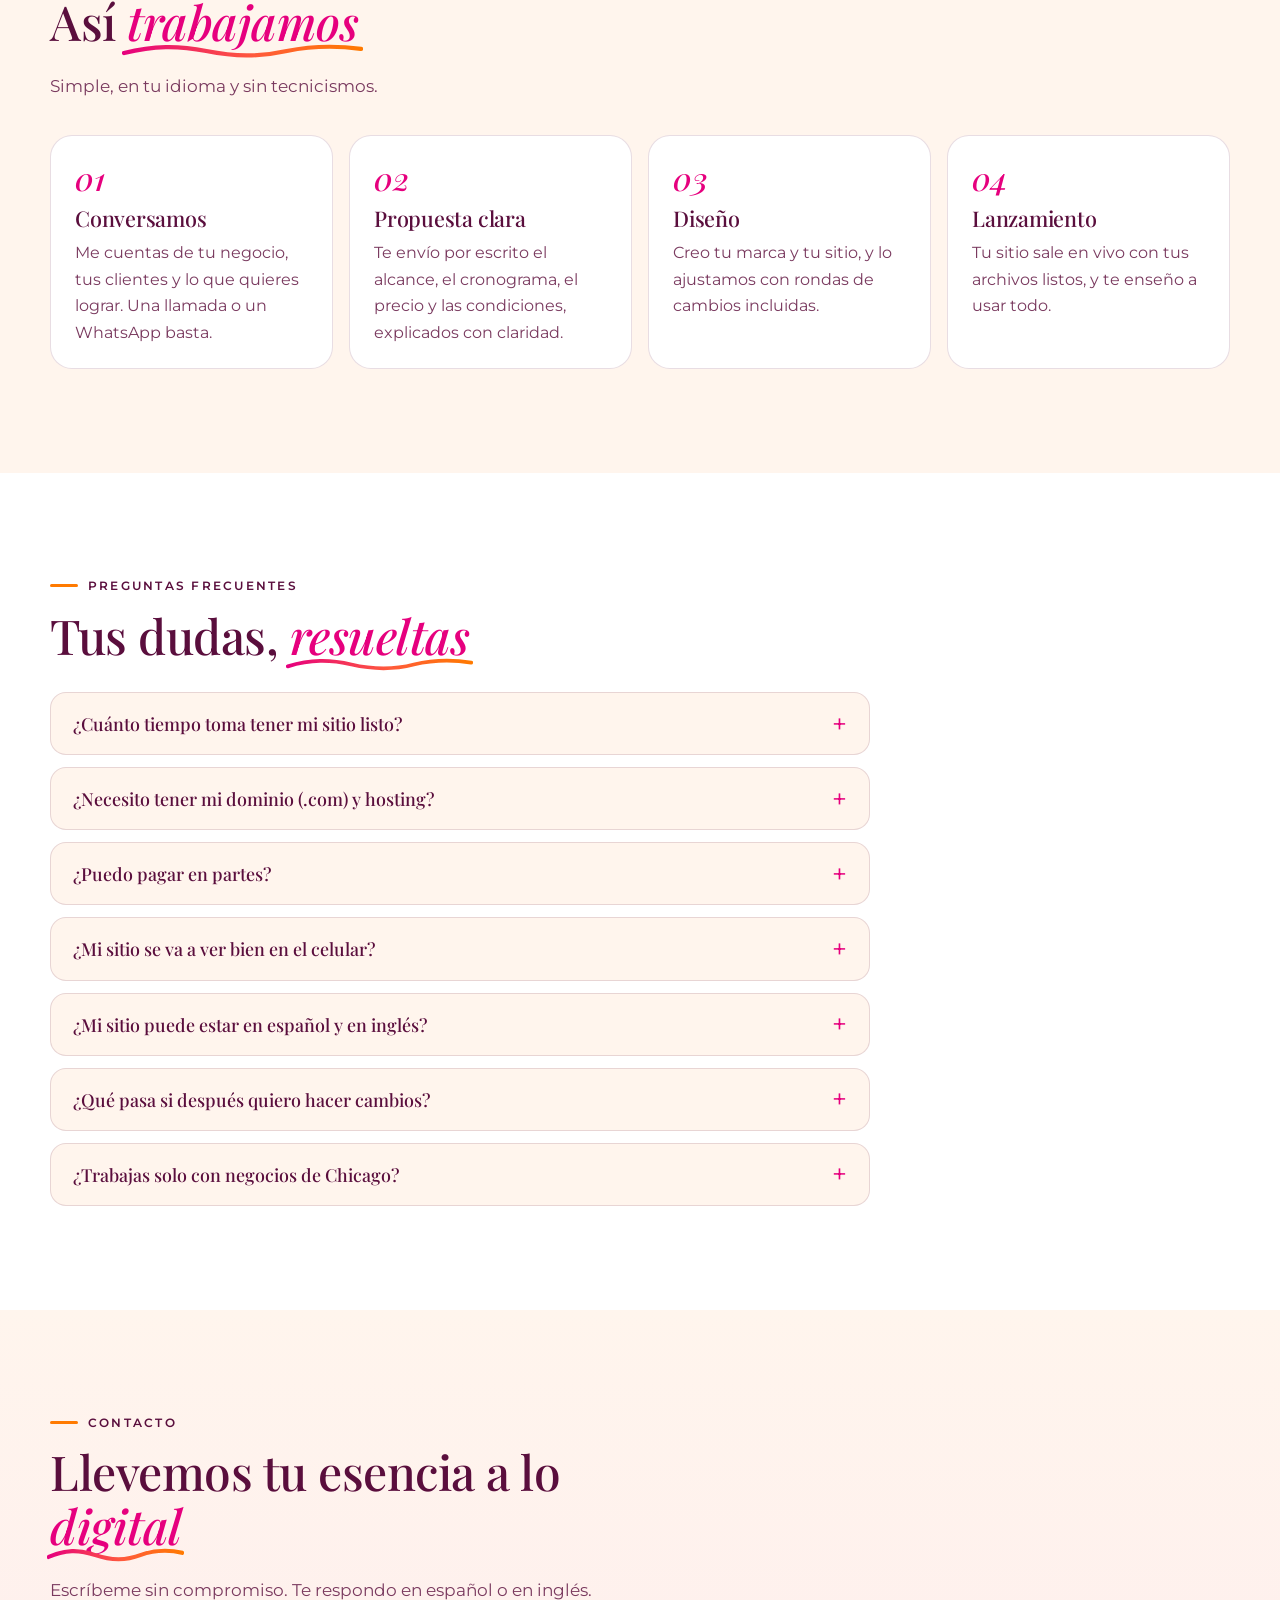
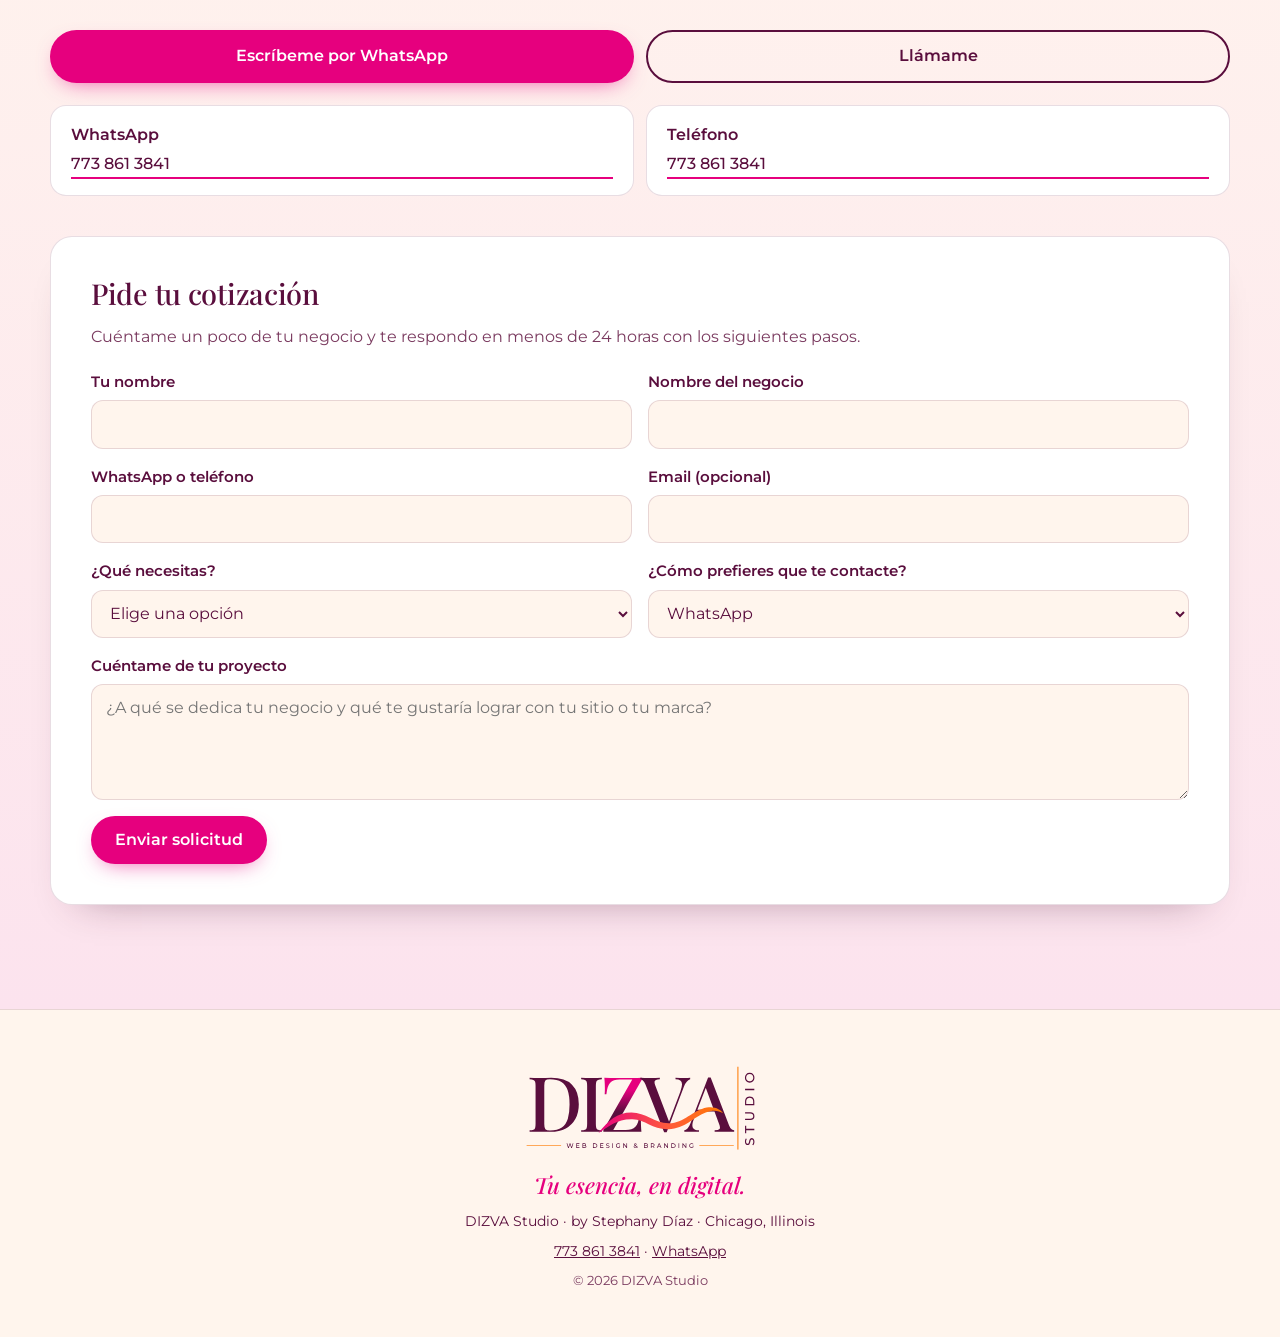
==== commit 2fb8401c: "Rediseño: lenguaje neutro, WhatsApp y llamada, formulario de cotización, preguntas frecuentes - Boto" ====
--- a/index.html
+++ b/index.html
@@ -1,16 +1,16 @@
 <!doctype html>
-<html lang="es">
+<html lang="es" data-title-en="DIZVA Studio — Your essence, in digital">
 <head>
 <meta charset="utf-8">
 <meta name="viewport" content="width=device-width, initial-scale=1">
 <title>DIZVA Studio — Tu esencia, en digital</title>
-<meta name="description" content="DIZVA Studio, by Stephany Díaz: estudio boutique de diseño web y branding en Chicago para negocios latinos. Bilingüe, cercano y sin jerga.">
+<meta name="description" content="DIZVA Studio, by Stephany Díaz: estudio boutique de diseño web y branding en Chicago para negocios latinos de Chicago e Illinois. Bilingüe, cercano y sin jerga.">
 <meta name="theme-color" content="#FFF5ED">
 <meta property="og:type" content="website">
 <meta property="og:title" content="DIZVA Studio — Tu esencia, en digital">
 <meta property="og:description" content="Estudio boutique de diseño web y branding en Chicago, by Stephany Díaz. Bilingüe, cercano y sin jerga.">
-<meta property="og:url" content="https://dizva-studio.sites.tab.bot/">
-<meta property="og:image" content="https://dizva-studio.sites.tab.bot/og.png">
+<meta property="og:url" content="https://dizvastudio.netlify.app/">
+<meta property="og:image" content="https://dizvastudio.netlify.app/og.png">
 <meta name="twitter:card" content="summary_large_image">
 <link rel="icon" href="favicon.svg" type="image/svg+xml">
 <link rel="preload" href="fonts/play.woff2" as="font" type="font/woff2" crossorigin>
@@ -28,13 +28,14 @@
    <a href="#servicios" data-en="Services">Servicios</a>
    <a href="#sobre-mi" data-en="About">Sobre mí</a>
    <a href="#proceso" data-en="Process">Proceso</a>
+   <a href="#preguntas" data-en="FAQ">Preguntas</a>
    <a href="#contacto" data-en="Contact">Contacto</a>
   </nav>
   <div class="tools">
    <div class="lang" role="group" aria-label="Idioma / Language">
     <button type="button" data-lang="es" aria-pressed="true">ES</button><button type="button" data-lang="en" aria-pressed="false">EN</button>
    </div>
-   <a class="btn p sm hide-s" href="#contacto" data-en="Let’s work together">Trabajemos juntas</a>
+   <a class="btn p sm hide-s" href="#cotizar" data-en="Let’s talk">Hablemos</a>
   </div>
  </div>
 </header>
@@ -46,10 +47,10 @@
    <p class="kick" data-en="Web design &amp; branding · Chicago">Diseño web &amp; branding · Chicago</p>
    <h1 data-en="We design brands that <span class=&quot;wv&quot;>connect</span>">Diseñamos marcas que <span class="wv">conectan</span></h1>
    <p class="slogan" data-en="Your essence, in digital.">Tu esencia, en digital.</p>
-   <p class="lead" data-en="A boutique web design and branding studio for Latino businesses in Chicago that want to look professional without losing their personality. Bilingual, warm and jargon-free.">Estudio boutique de diseño web y branding para negocios latinos de Chicago que quieren verse profesionales sin perder su personalidad. Bilingüe, cercano y sin jerga.</p>
+   <p class="lead" data-en="A boutique web design and branding studio for Latino businesses in Chicago and across Illinois that want to look professional without losing their personality. Bilingual, warm and jargon-free.">Estudio boutique de diseño web y branding para negocios latinos de Chicago y todo Illinois que quieren verse profesionales sin perder su personalidad. Bilingüe, cercano y sin jerga.</p>
    <div class="cta">
-    <a class="btn p" href="#contacto" data-en="Get a quote">Cotiza tu proyecto</a>
-    <a class="btn s" href="#contacto" data-en="Message me on WhatsApp">Escríbeme por WhatsApp</a>
+    <a class="btn p" href="#cotizar" data-en="Get a quote">Cotiza tu proyecto</a>
+    <a class="btn s" href="https://wa.me/17738613841?text=Hola%20Stephany%2C%20vi%20tu%20p%C3%A1gina%20de%20DIZVA%20Studio%20y%20quiero%20cotizar%20un%20proyecto." data-en-href="https://wa.me/17738613841?text=Hi%20Stephany%2C%20I%20saw%20the%20DIZVA%20Studio%20website%20and%20I%27d%20like%20a%20quote%20for%20a%20project." target="_blank" rel="noopener" data-en="Message me on WhatsApp">Escríbeme por WhatsApp</a>
    </div>
    <p class="tri" data-en="Sophisticated boutique. Latin energy. Design with intention.">Boutique sofisticada. Energía latina. Diseño con intención.</p>
   </div>
@@ -63,10 +64,10 @@
 <section class="aud" id="para-quien">
  <div class="wrap">
   <p class="kick" data-en="Who I work with">A quién le hablo</p>
-  <h2 data-en="Made for the Latino entrepreneurs of Chicago">Hecho para la comunidad emprendedora <span class="wv">latina</span> de Chicago</h2>
+  <h2 data-en="Made for Latino-owned businesses in Chicago and Illinois">Hecho para la comunidad emprendedora <span class="wv">latina</span> de Illinois</h2>
   <div class="grid g3">
    <article class="card-s"><span class="num">01</span><h3 data-en="Local businesses">Negocios locales</h3><p data-en="Restaurants, cafés, bakeries, salons, barbershops and shops that need to show their services, menus and how to reach them.">Restaurantes, cafeterías, reposterías, salones, barberías y tiendas que necesitan mostrar servicios, menús y contacto.</p></article>
-   <article class="card-s"><span class="num">02</span><h3 data-en="Independent professionals">Profesionales independientes</h3><p data-en="Consultants, photographers, real estate agents and service specialists who need trust and more inquiries.">Consultores, fotógrafos, agentes inmobiliarios y especialistas de servicios que necesitan confianza y solicitudes de contacto.</p></article>
+   <article class="card-s"><span class="num">02</span><h3 data-en="Independent professionals">Profesionales independientes</h3><p data-en="Consulting, photography, real estate and other service specialists who need trust and more inquiries.">Consultoría, fotografía, bienes raíces y otros servicios profesionales que necesitan confianza y solicitudes de contacto.</p></article>
    <article class="card-s"><span class="num">03</span><h3 data-en="Emerging brands">Marcas emergentes</h3><p data-en="New ventures ready to strengthen their visual identity, catalog or online store.">Emprendimientos que desean consolidar su identidad visual, catálogo o tienda digital.</p></article>
   </div>
   <p class="diff"><strong data-en="What makes it different:">Lo que me hace diferente:</strong> <span data-en="personal service, bilingual, and no unnecessary jargon.">servicio personalizado, bilingüe y sin jerga innecesaria.</span></p>
@@ -78,7 +79,7 @@
   <p class="kick" data-en="Portfolio">Portafolio</p>
   <h2 data-en="Real work for real <span class=&quot;wv&quot;>businesses</span>">Trabajo real para negocios <span class="wv">reales</span></h2>
   <p class="intro" data-en="Every project starts with a conversation about the business. Tap to see the live sites.">Cada proyecto empieza con una conversación sobre el negocio. Toca para ver los sitios en vivo.</p>
-  <div class="grid g4">
+  <div class="grid g3 pg">
    <a class="work" href="https://banes-frosting.sites.tab.bot/" target="_blank" rel="noopener">
     <div class="shot"><figure class="phone"><img src="img/banes.webp" alt="Sitio web de Bane's Frosting visto en un celular" data-en-alt="Bane's Frosting website on a phone" width="400" height="800" loading="lazy"></figure></div>
     <div class="wb"><p class="tags" data-en="Bakery · Website">Repostería · Sitio web</p><h3>Bane's Frosting</h3><p data-en="An elegant website for a Venezuelan custom-cake bakery in Chicago, made so ordering is easy.">Sitio elegante para una repostería venezolana de tortas personalizadas en Chicago, pensado para que pedir sea fácil.</p><span class="go" data-en="View site →">Ver sitio →</span></div>
@@ -87,11 +88,7 @@
     <div class="shot rose"><figure class="phone"><img src="img/kelda.webp" alt="Sitio web de Kélda visto en un celular" data-en-alt="Kélda website on a phone" width="400" height="800" loading="lazy"></figure></div>
     <div class="wb"><p class="tags" data-en="Desserts · Website">Postres · Sitio web</p><h3>Kélda</h3><p data-en="A playful website with menu, prices and a cake builder for a homemade dessert business.">Sitio con personalidad, menú, precios y armador de tortas para un emprendimiento de postres caseros.</p><span class="go" data-en="View site →">Ver sitio →</span></div>
    </a>
-   <article class="work">
-    <div class="shot plum"><img class="cover" src="img/pueblito.webp" alt="Pieza para redes del aniversario de 32 años de Pueblito Viejo" data-en-alt="Social media piece for Pueblito Viejo's 32nd anniversary" width="640" height="800"></div>
-    <div class="wb"><p class="tags" data-en="Restaurant · Reels &amp; table signs">Restaurante · Reels y letreros</p><h3>Pueblito Viejo</h3><p data-en="Promo reels for the restaurant's 32nd anniversary, plus table signs that invite guests to follow and review.">Reels promocionales por sus 32 años y letreros de mesa que invitan a seguir y reseñar el restaurante.</p></div>
-   </article>
-   <a class="work next" href="#contacto">
+   <a class="work next" href="#cotizar">
     <div class="nx"><img src="img/monogram.svg" alt="" width="96" height="96"><p class="tags" data-en="Your business">Tu negocio</p><h3 data-en="Your <em>next</em> project">Tu <em>próximo</em> proyecto</h3><p data-en="This space is waiting for your brand. Tell me about your business and let’s make it look and feel like you.">Este espacio espera a tu marca. Cuéntame de tu negocio y hagamos que se vea y se sienta como tú.</p><span class="go" data-en="Get a quote →">Cotiza tu proyecto →</span></div>
    </a>
   </div>
@@ -120,7 +117,7 @@
    <p class="kick" data-en="About">Sobre mí</p>
    <h2 data-en="Hi, I’m Stephany Díaz">Hola, soy Stephany Díaz</h2>
    <p class="big" data-en="“Tell me about your business. I’ll make sure your site looks and feels like you.”">“Cuéntame de tu negocio. Yo me encargo de que tu sitio se vea y se sienta como tú.”</p>
-   <p data-en="I founded DIZVA in Chicago to help entrepreneurs, independent professionals and small businesses express their essence with a clear, memorable and functional digital presence. I explain everything simply, in Spanish or English, like a friend who knows web.">Fundé DIZVA en Chicago para ayudar a emprendedores, profesionales independientes y pequeños negocios a expresar su esencia con una presencia digital clara, memorable y funcional. Te explico todo fácil, en español o en inglés, como una amiga que sabe de web.</p>
+   <p data-en="I founded DIZVA in Chicago to help entrepreneurs, independent professionals and small businesses express their essence with a clear, memorable and functional digital presence. I explain everything simply, in Spanish or English, like a friend who knows web.">Fundé DIZVA en Chicago para ayudar a quienes emprenden, a profesionales independientes y a pequeños negocios a expresar su esencia con una presencia digital clara, memorable y funcional. Te explico todo fácil, en español o en inglés, como una amiga que sabe de web.</p>
   </div>
  </div>
 </section>
@@ -156,13 +153,19 @@
  </div>
 </section>
 
-<section class="testi" id="testimonios">
- <div class="wrap">
-  <p class="kick" data-en="Testimonials">Testimonios</p>
-  <h2 data-en="Coming soon">Próximamente</h2>
-  <div class="grid g2">
-   <figure class="tcard"><blockquote data-en="[Space for a real client testimonial]">[Espacio para el testimonio de un cliente real]</blockquote><figcaption data-en="— Client name, business">— Nombre del cliente, negocio</figcaption></figure>
-   <figure class="tcard"><blockquote data-en="[Space for a real client testimonial]">[Espacio para el testimonio de un cliente real]</blockquote><figcaption data-en="— Client name, business">— Nombre del cliente, negocio</figcaption></figure>
+
+<section class="faq" id="preguntas">
+ <div class="wrap">
+  <p class="kick" data-en="FAQ">Preguntas frecuentes</p>
+  <h2 data-en="Your questions, <span class=&quot;wv&quot;>answered</span>">Tus dudas, <span class="wv">resueltas</span></h2>
+  <div class="qas">
+   <details class="qa"><summary data-en="How long does it take to get my site ready?">¿Cuánto tiempo toma tener mi sitio listo?</summary><p data-en="It depends on the project. A simple website is usually ready in 2 to 4 weeks. Before we start, you get the dates in writing in your proposal.">Depende del proyecto. Un sitio web sencillo suele estar listo en 2 a 4 semanas. Antes de empezar te doy las fechas por escrito en tu propuesta.</p></details>
+   <details class="qa"><summary data-en="Do I need my own domain (.com) and hosting?">¿Necesito tener mi dominio (.com) y hosting?</summary><p data-en="You don’t need to know anything about it. I guide you step by step to buy your domain in your name, and I take care of putting your site online. The domain is paid separately, usually $15 to $25 a year.">No hace falta que sepas de eso. Te guío paso a paso para comprar tu dominio a tu nombre y yo me encargo de publicar tu sitio. El dominio se paga aparte, normalmente entre $15 y $25 al año.</p></details>
+   <details class="qa"><summary data-en="Can I pay in installments?">¿Puedo pagar en partes?</summary><p data-en="Yes. Usually it’s 50% to start and 50% at delivery. If you need a different plan, we can talk about it.">Sí. Normalmente se paga 50% para empezar y 50% al entregar. Si necesitas otro plan, lo conversamos.</p></details>
+   <details class="qa"><summary data-en="Will my site look good on phones?">¿Mi sitio se va a ver bien en el celular?</summary><p data-en="Yes. Every site is designed phone-first, because that’s where most of your customers will look for you.">Sí. Todos los sitios se diseñan primero para el celular, que es donde la mayoría de tus clientes te va a buscar.</p></details>
+   <details class="qa"><summary data-en="Can my site be in Spanish and English?">¿Mi sitio puede estar en español y en inglés?</summary><p data-en="Yes. I can make your site bilingual so you reach all your customers, just like this page.">Sí. Puedo hacer tu sitio bilingüe para que llegues a toda tu clientela, igual que esta página.</p></details>
+   <details class="qa"><summary data-en="What if I want changes later?">¿Qué pasa si después quiero hacer cambios?</summary><p data-en="Rounds of changes are included during design. After launch, the maintenance plan (from $50/mo) covers updates to prices, menus, photos and promos.">Durante el diseño hay rondas de cambios incluidas. Después del lanzamiento, el plan de mantenimiento (desde $50/mes) cubre cambios de precios, menús, fotos y promociones.</p></details>
+   <details class="qa"><summary data-en="Do you only work with Chicago businesses?">¿Trabajas solo con negocios de Chicago?</summary><p data-en="I work with businesses in Chicago and all over Illinois. We can meet by phone, video call or WhatsApp, so distance is not a problem.">Trabajo con negocios de Chicago y de todo Illinois. Nos podemos reunir por llamada, videollamada o WhatsApp, así que la distancia no es problema.</p></details>
   </div>
  </div>
 </section>
@@ -170,27 +173,67 @@
 <section class="contact" id="contacto">
  <div class="wrap">
   <p class="kick" data-en="Contact">Contacto</p>
-  <h2 data-en="Ready to take your essence <span class=&quot;wv&quot;>digital</span>?">¿Lista tu esencia para lo <span class="wv">digital</span>?</h2>
+  <h2 data-en="Let’s take your essence <span class=&quot;wv&quot;>digital</span>">Llevemos tu esencia a lo <span class="wv">digital</span></h2>
   <p class="intro" data-en="Write to me with no commitment. I reply in Spanish or English.">Escríbeme sin compromiso. Te respondo en español o en inglés.</p>
-  <div class="cta c3">
-   <a class="btn p" href="#contacto" data-en="Get a quote">Cotiza tu proyecto</a>
-   <a class="btn s" href="#contacto" data-en="Message me on WhatsApp">Escríbeme por WhatsApp</a>
-   <a class="btn s" href="#contacto" data-en="Book a call">Agenda una llamada</a>
+  <div class="cta c2">
+   <a class="btn p" href="https://wa.me/17738613841?text=Hola%20Stephany%2C%20vi%20tu%20p%C3%A1gina%20de%20DIZVA%20Studio%20y%20quiero%20cotizar%20un%20proyecto." data-en-href="https://wa.me/17738613841?text=Hi%20Stephany%2C%20I%20saw%20the%20DIZVA%20Studio%20website%20and%20I%27d%20like%20a%20quote%20for%20a%20project." target="_blank" rel="noopener" data-en="Message me on WhatsApp">Escríbeme por WhatsApp</a>
+   <a class="btn s" href="tel:+17738613841" data-en="Call me">Llámame</a>
   </div>
   <ul class="links">
-   <li><span>WhatsApp</span><b data-en="your number here">tu número aquí</b></li>
-   <li><span>Instagram</span><b>@tu_usuario</b></li>
-   <li><span>Email</span><b>hola@tudominio.com</b></li>
+   <li><span>WhatsApp</span><a href="https://wa.me/17738613841?text=Hola%20Stephany%2C%20vi%20tu%20p%C3%A1gina%20de%20DIZVA%20Studio%20y%20quiero%20cotizar%20un%20proyecto." data-en-href="https://wa.me/17738613841?text=Hi%20Stephany%2C%20I%20saw%20the%20DIZVA%20Studio%20website%20and%20I%27d%20like%20a%20quote%20for%20a%20project." target="_blank" rel="noopener">773 861 3841</a></li>
+   <li><span data-en="Phone">Teléfono</span><a href="tel:+17738613841">773 861 3841</a></li>
   </ul>
+
+  <div class="quote" id="cotizar">
+   <h3 data-en="Request your quote">Pide tu cotización</h3>
+   <p class="qi" data-en="Tell me a little about your business and I’ll get back to you within 24 hours with next steps.">Cuéntame un poco de tu negocio y te respondo en menos de 24 horas con los siguientes pasos.</p>
+   <form name="cotizacion" method="POST" action="/gracias.html" data-netlify="true" netlify-honeypot="bot-field" class="qf">
+    <input type="hidden" name="form-name" value="cotizacion">
+    <input type="hidden" name="idioma" value="es">
+    <p class="hp"><label>No llenar: <input name="bot-field" tabindex="-1" autocomplete="off"></label></p>
+    <div class="f2">
+     <label><span data-en="Your name">Tu nombre</span> <input type="text" name="nombre" autocomplete="name" required></label>
+     <label><span data-en="Business name">Nombre del negocio</span> <input type="text" name="negocio" autocomplete="organization"></label>
+    </div>
+    <div class="f2">
+     <label><span data-en="WhatsApp or phone">WhatsApp o teléfono</span> <input type="tel" name="telefono" autocomplete="tel" required></label>
+     <label><span data-en="Email (optional)">Email (opcional)</span> <input type="email" name="email" autocomplete="email"></label>
+    </div>
+    <div class="f2">
+     <label><span data-en="What do you need?">¿Qué necesitas?</span>
+      <select name="servicio" required>
+       <option value="" data-en="Choose an option">Elige una opción</option>
+       <option value="Logo">Logo</option>
+       <option value="Sitio web" data-en="Website">Sitio web</option>
+       <option value="Marca + web" data-en="Brand + website">Marca + web</option>
+       <option value="Mantenimiento" data-en="Maintenance">Mantenimiento</option>
+       <option value="Aún no lo sé" data-en="Not sure yet">Aún no lo sé</option>
+      </select>
+     </label>
+     <label><span data-en="How should I contact you?">¿Cómo prefieres que te contacte?</span>
+      <select name="contacto_preferido">
+       <option value="WhatsApp">WhatsApp</option>
+       <option value="Llamada" data-en="Phone call">Llamada</option>
+       <option value="Email">Email</option>
+      </select>
+     </label>
+    </div>
+    <label><span data-en="Tell me about your project">Cuéntame de tu proyecto</span> <textarea name="mensaje" rows="4" data-en-ph="What does your business do, and what would you like your site or brand to achieve?" placeholder="¿A qué se dedica tu negocio y qué te gustaría lograr con tu sitio o tu marca?"></textarea></label>
+    <button class="btn p" type="submit" data-en="Send my request">Enviar solicitud</button>
+   </form>
+  </div>
  </div>
 </section>
 </main>
+
+<a class="wa-float" href="https://wa.me/17738613841?text=Hola%20Stephany%2C%20vi%20tu%20p%C3%A1gina%20de%20DIZVA%20Studio%20y%20quiero%20cotizar%20un%20proyecto." data-en-href="https://wa.me/17738613841?text=Hi%20Stephany%2C%20I%20saw%20the%20DIZVA%20Studio%20website%20and%20I%27d%20like%20a%20quote%20for%20a%20project." target="_blank" rel="noopener" aria-label="Escríbeme por WhatsApp" data-en-aria="Message me on WhatsApp"><svg viewBox="0 0 32 32" width="30" height="30" aria-hidden="true"><path fill="currentColor" d="M16 3C8.8 3 3 8.7 3 15.8c0 2.5.7 4.9 2 7L3 29l6.4-2c2 1.1 4.3 1.7 6.6 1.7 7.2 0 13-5.7 13-12.8S23.2 3 16 3zm0 23.4c-2.1 0-4.1-.6-5.9-1.7l-.4-.3-3.8 1.2 1.2-3.7-.3-.4c-1.2-1.8-1.8-3.9-1.8-6 0-5.9 4.9-10.6 10.9-10.6s10.9 4.8 10.9 10.6S22 26.4 16 26.4zm6-7.9c-.3-.2-1.9-.9-2.2-1-.3-.1-.5-.2-.7.2-.2.3-.8 1-1 1.2-.2.2-.4.2-.7.1-.3-.2-1.4-.5-2.6-1.6-1-.9-1.6-1.9-1.8-2.2-.2-.3 0-.5.1-.7l.5-.6c.2-.2.2-.4.3-.6.1-.2 0-.4 0-.6l-1-2.4c-.3-.6-.5-.5-.7-.5h-.6c-.2 0-.6.1-.9.4-.3.3-1.2 1.1-1.2 2.7s1.2 3.1 1.4 3.3c.2.2 2.3 3.5 5.6 4.9 2.8 1.1 3.3.9 3.9.8.6-.1 1.9-.8 2.2-1.5.3-.7.3-1.4.2-1.5-.1-.2-.3-.3-.6-.4z"/></svg></a>
 
 <footer class="foot">
  <div class="wrap fg">
   <img src="img/logo-full.svg" alt="DIZVA Studio — Web design &amp; branding" width="260" height="105">
   <p class="slogan" data-en="Your essence, in digital.">Tu esencia, en digital.</p>
   <p>DIZVA Studio · by Stephany Díaz · Chicago, Illinois</p>
+  <p><a href="tel:+17738613841">773 861 3841</a> · <a href="https://wa.me/17738613841?text=Hola%20Stephany%2C%20vi%20tu%20p%C3%A1gina%20de%20DIZVA%20Studio%20y%20quiero%20cotizar%20un%20proyecto." data-en-href="https://wa.me/17738613841?text=Hi%20Stephany%2C%20I%20saw%20the%20DIZVA%20Studio%20website%20and%20I%27d%20like%20a%20quote%20for%20a%20project." target="_blank" rel="noopener">WhatsApp</a></p>
   <p class="sm">© 2026 DIZVA Studio</p>
  </div>
 </footer>
--- a/styles.css
+++ b/styles.css
@@ -70,10 +70,8 @@
 a.work:hover{transform:translateY(-3px);box-shadow:0 22px 40px -26px rgba(66,16,47,.45)}
 .shot{background:linear-gradient(160deg,#FFE9DA,#FFF5ED);height:340px;display:grid;place-items:center;padding:24px 0 0;overflow:hidden}
 .shot.rose{background:linear-gradient(160deg,#F9D2E3,#FFF5ED)}
-.shot.plum{background:var(--plum);padding:0;display:block}
 .shot .phone{width:170px;border-radius:30px 30px 0 0;padding:8px 8px 0;align-self:end;aspect-ratio:auto;height:316px}
 .shot .phone img{border-radius:22px 22px 0 0}
-.shot .cover{width:100%;height:100%;object-fit:cover;object-position:center 30%}
 .wb{padding:22px 22px 24px;display:flex;flex-direction:column;flex:1}
 .wb p{color:var(--soft);font-size:.95rem}
 .tags{font:600 .72rem/1.4 var(--sans)!important;letter-spacing:.14em;text-transform:uppercase;color:var(--plum)!important;margin-bottom:8px}
@@ -118,14 +116,33 @@
 .steps li{counter-increment:s;background:#fff;border-radius:var(--r);padding:26px 24px 22px;border:1px solid var(--line);position:relative}
 .steps li::before{content:"0" counter(s);font:italic 500 2rem/1 var(--serif);color:var(--fuc);display:block;margin-bottom:12px}
 .steps p{margin:0;color:var(--soft)}
-/* testimonials */
-.testi{background:#fff;padding-top:64px}
-.tcard{margin:0;border:2px dashed rgba(90,14,61,.3);border-radius:var(--r);padding:28px;background:var(--cream)}
-.tcard blockquote{margin:0 0 12px;font:italic 500 1.15rem/1.45 var(--serif)}
-.tcard figcaption{color:var(--soft);font-size:.9rem}
+/* faq */
+.faq{background:#fff}
+.qas{margin-top:30px;display:grid;gap:12px;max-width:820px}
+.qa{border:1px solid var(--line);border-radius:16px;background:var(--cream);padding:0 22px}
+.qa summary{cursor:pointer;list-style:none;font:500 1.12rem/1.4 var(--serif);padding:18px 32px 18px 0;position:relative}
+.qa summary::-webkit-details-marker{display:none}
+.qa summary::after{content:"+";position:absolute;right:0;top:50%;transform:translateY(-50%);font:400 1.6rem/1 var(--sans);color:var(--fuc)}
+.qa[open] summary::after{content:"−"}
+.qa p{margin:0 0 18px;color:var(--soft)}
 /* contact */
 .contact{text-align:left;background:linear-gradient(180deg,var(--cream),#FCE3EE)}
-.c3 .btn{flex:1 1 220px}
+.c2 .btn{flex:1 1 220px}
+.links a{font-weight:500;color:var(--plum);text-decoration:none;border-bottom:2px solid var(--fuc)}
+.quote{margin-top:40px;background:#fff;border:1px solid var(--line);border-radius:var(--r);padding:28px 22px;box-shadow:0 22px 40px -30px rgba(66,16,47,.45)}
+.quote h3{font-size:1.8rem}
+.qi{color:var(--soft)}
+.qf{display:grid;gap:16px;margin-top:20px}
+.f2{display:grid;gap:16px}
+.qf label{display:flex;flex-direction:column;gap:6px;font-weight:600;font-size:.92rem}
+.qf input,.qf select,.qf textarea{font:400 1rem/1.4 var(--sans);color:var(--plum);background:var(--cream);border:1.5px solid var(--line);border-radius:12px;padding:12px 14px;min-height:48px;width:100%}
+.qf input:focus,.qf select:focus,.qf textarea:focus{outline:none;border-color:var(--fuc);background:#fff}
+.qf textarea{resize:vertical}
+.qf .btn{justify-self:start;border:0;cursor:pointer}
+.hp{position:absolute;left:-9999px}
+.wa-float{position:fixed;right:16px;bottom:16px;z-index:30;width:58px;height:58px;border-radius:50%;background:#25D366;color:#fff;display:grid;place-items:center;box-shadow:0 12px 28px -10px rgba(0,0,0,.45);transition:transform .15s}
+.wa-float:hover{transform:scale(1.06)}
+.foot a{color:var(--plum)}
 .links{list-style:none;padding:0;margin:8px 0 0;display:grid;gap:12px}
 .links li{display:flex;justify-content:space-between;gap:12px;flex-wrap:wrap;background:#fff;border:1px solid var(--line);border-radius:16px;padding:16px 20px}
 .links span{font-weight:600}
@@ -139,9 +156,12 @@
 @media (min-width:700px){
  .g2{grid-template-columns:repeat(2,1fr)}
  .g3{grid-template-columns:repeat(3,1fr)}
+ .pg{grid-template-columns:repeat(2,1fr)}
  .g4{grid-template-columns:repeat(2,1fr)}
  .steps{grid-template-columns:repeat(2,1fr)}
- .links{grid-template-columns:repeat(3,1fr)}
+ .links{grid-template-columns:repeat(2,1fr)}
+ .f2{grid-template-columns:repeat(2,1fr)}
+ .quote{padding:40px}
  .links li{flex-direction:column;gap:2px}
 }
 @media (min-width:980px){
@@ -155,6 +175,7 @@
  .hero-g{grid-template-columns:1.1fr .9fr;align-items:center}
  .hero-a{height:540px;max-width:480px}
  .g4{grid-template-columns:repeat(4,1fr)}
+ .pg{grid-template-columns:repeat(3,1fr)}
  .steps{grid-template-columns:repeat(4,1fr)}
  .about-g{grid-template-columns:300px 1fr;gap:64px}
  .avatar{width:280px;height:280px}
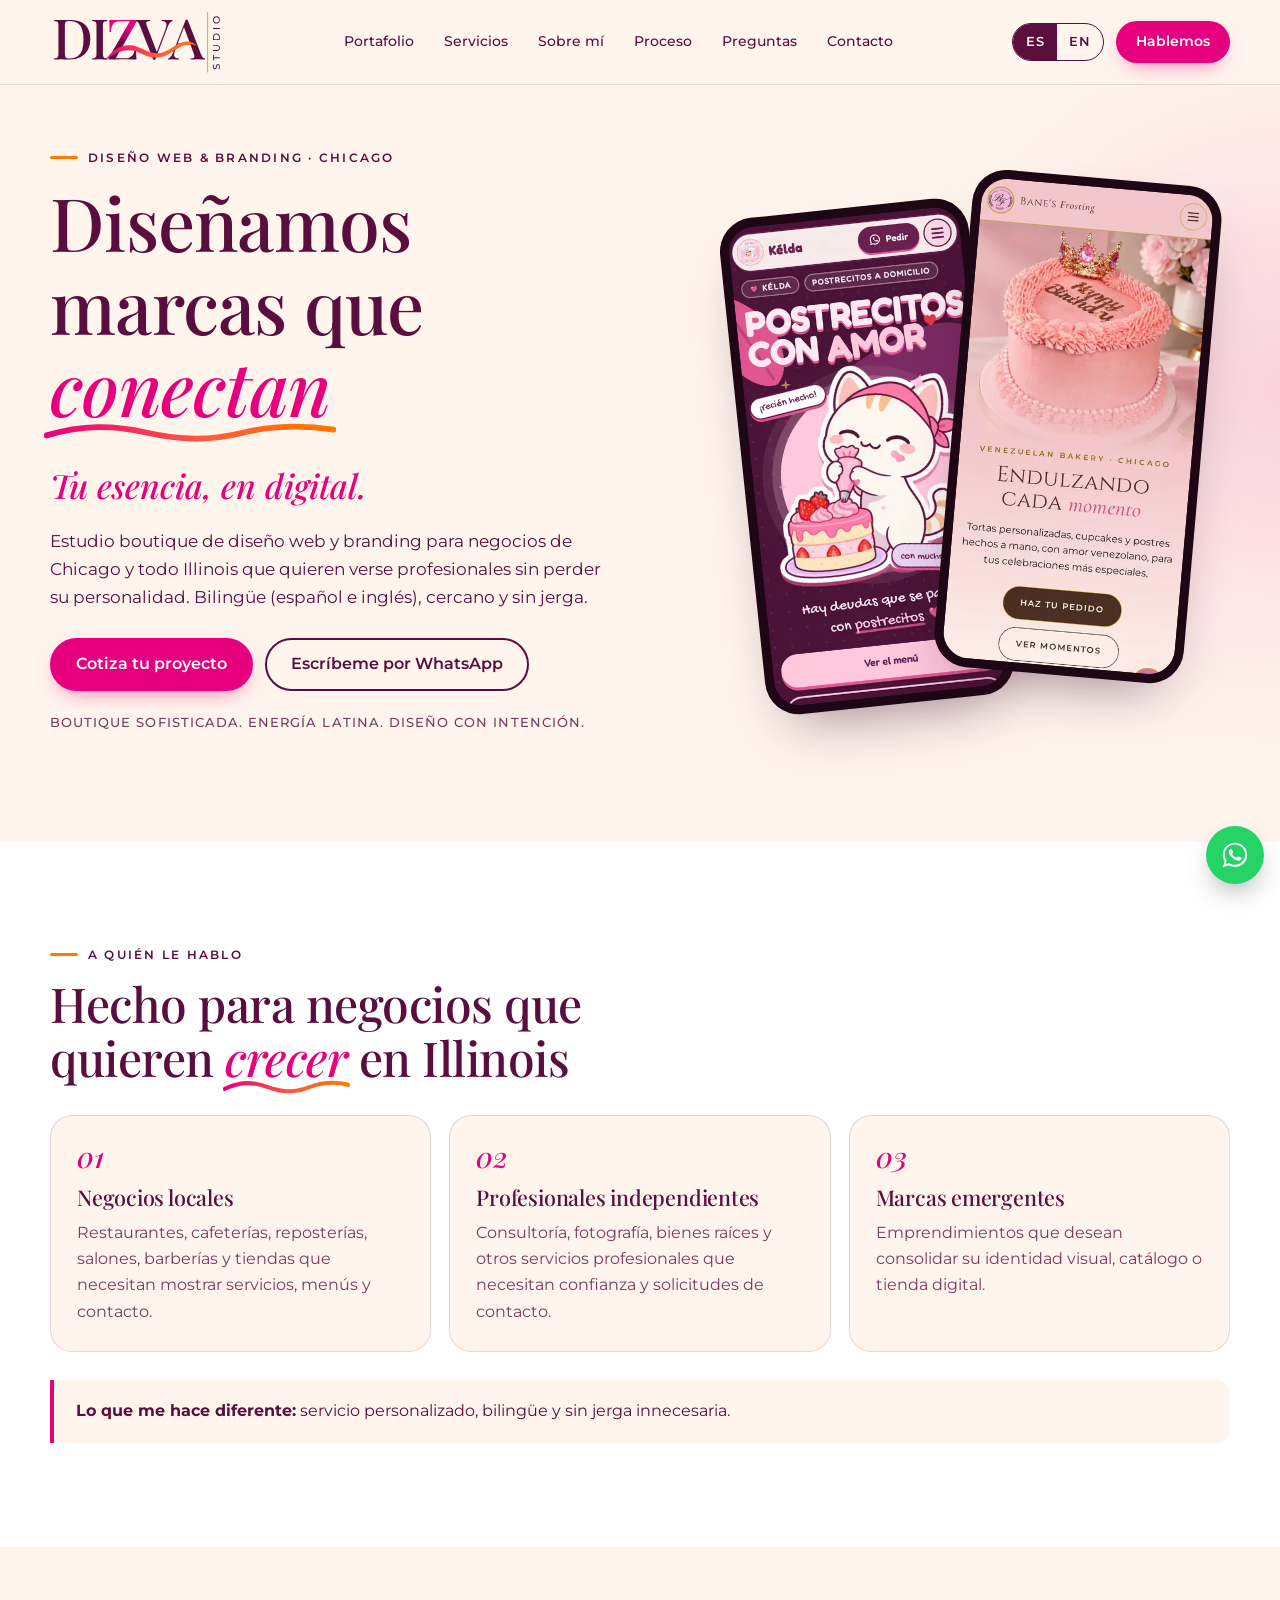
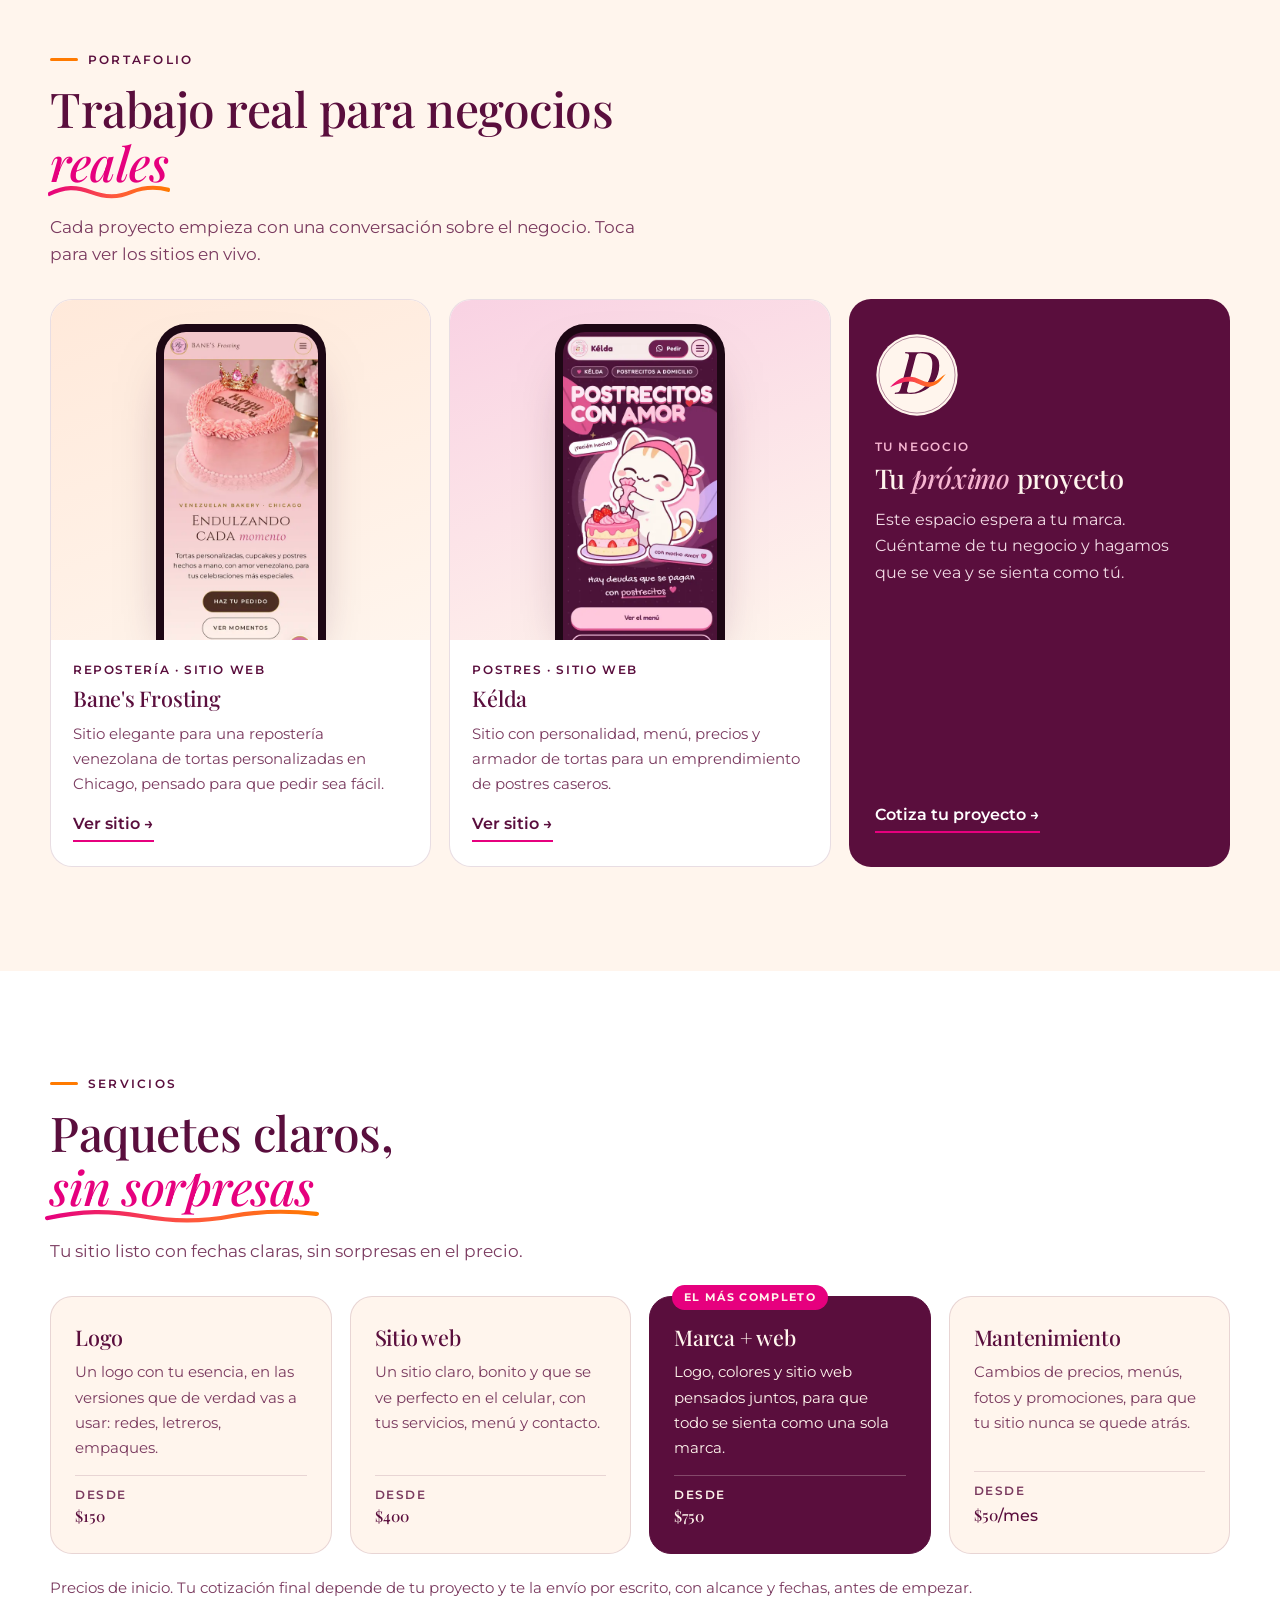
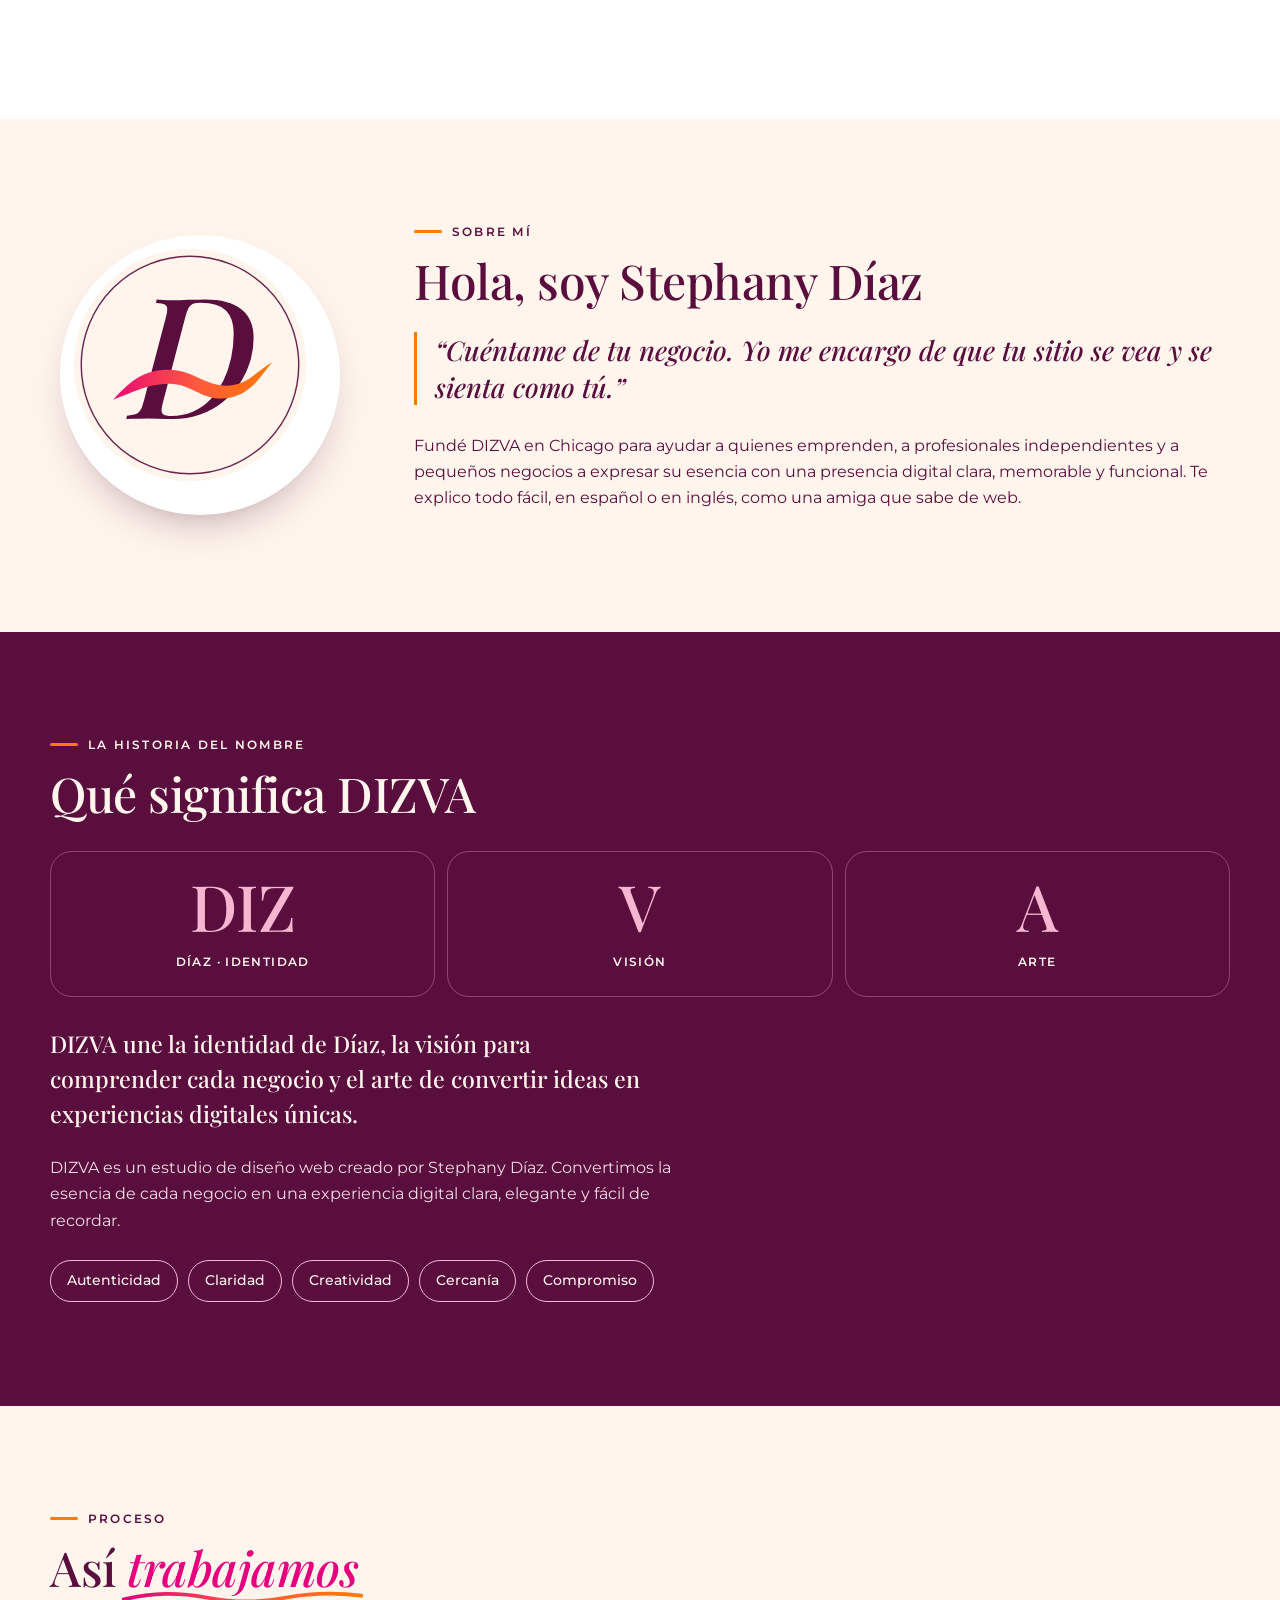
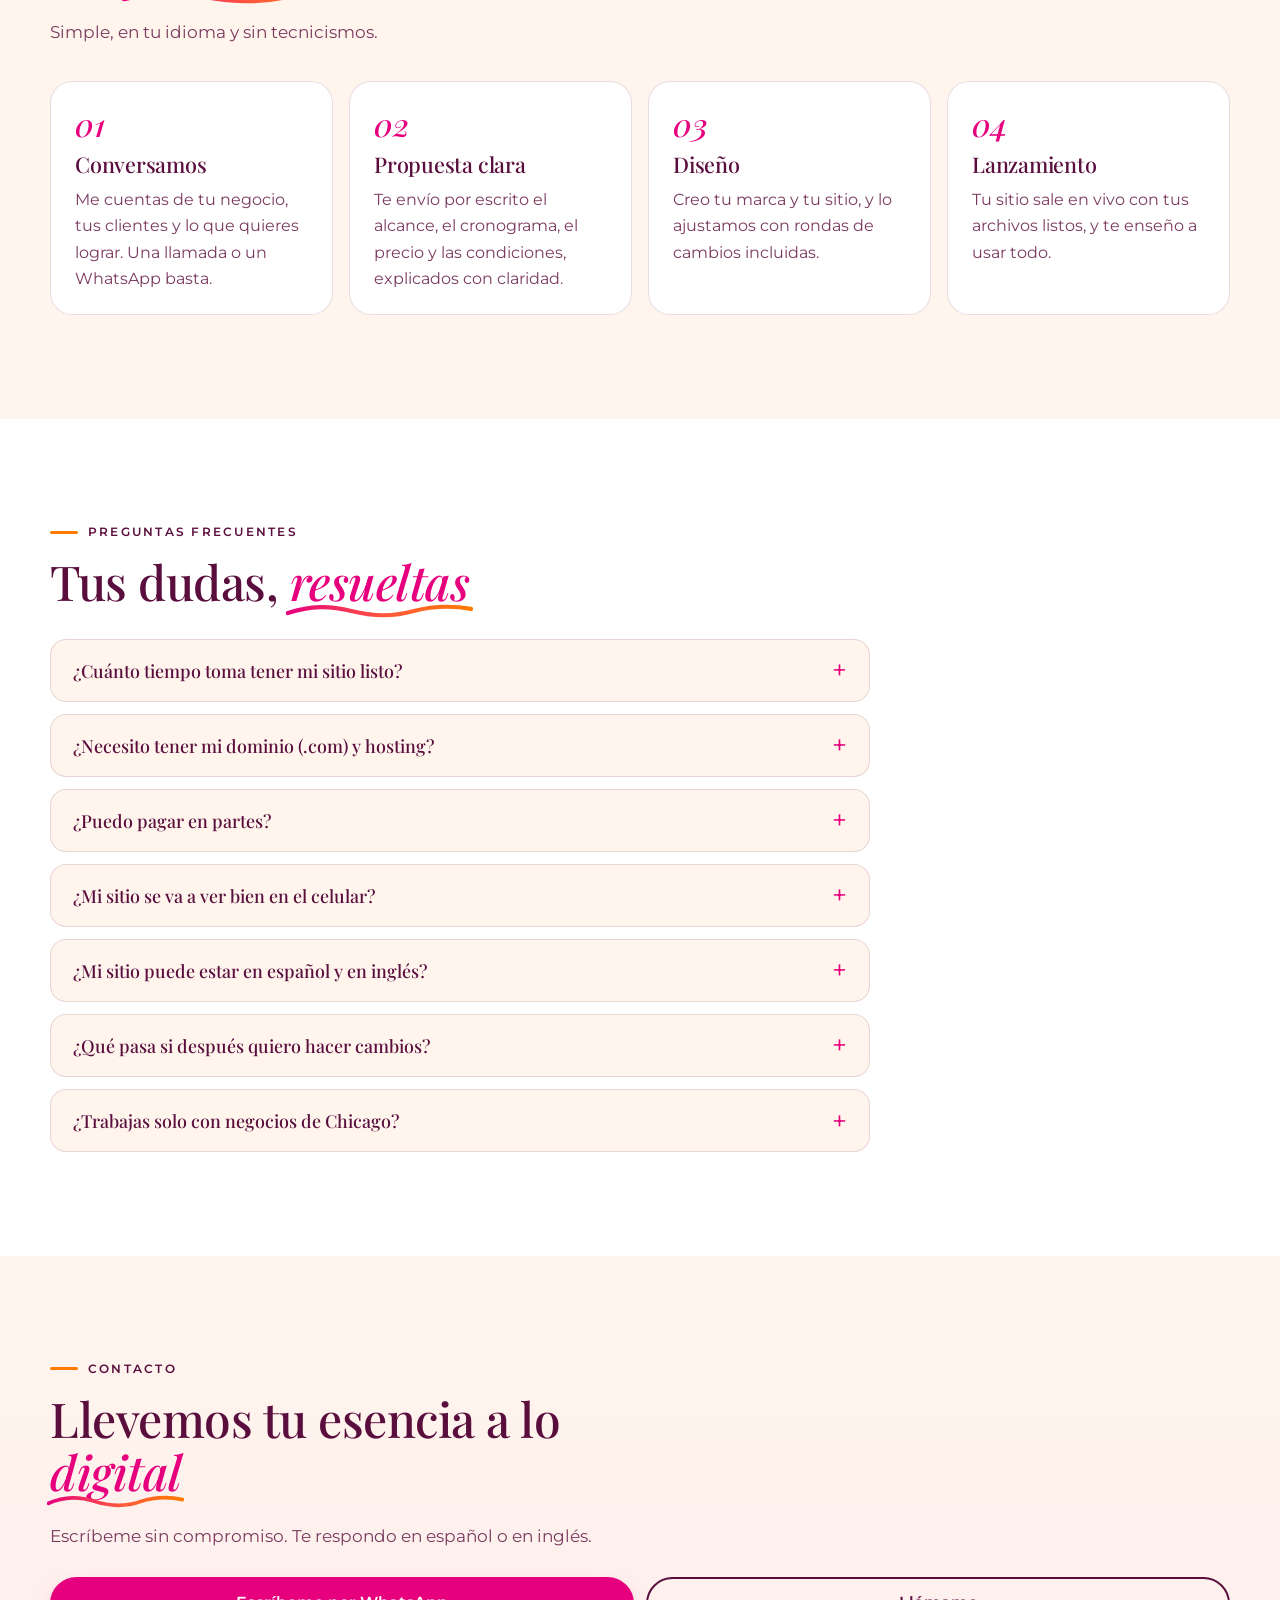
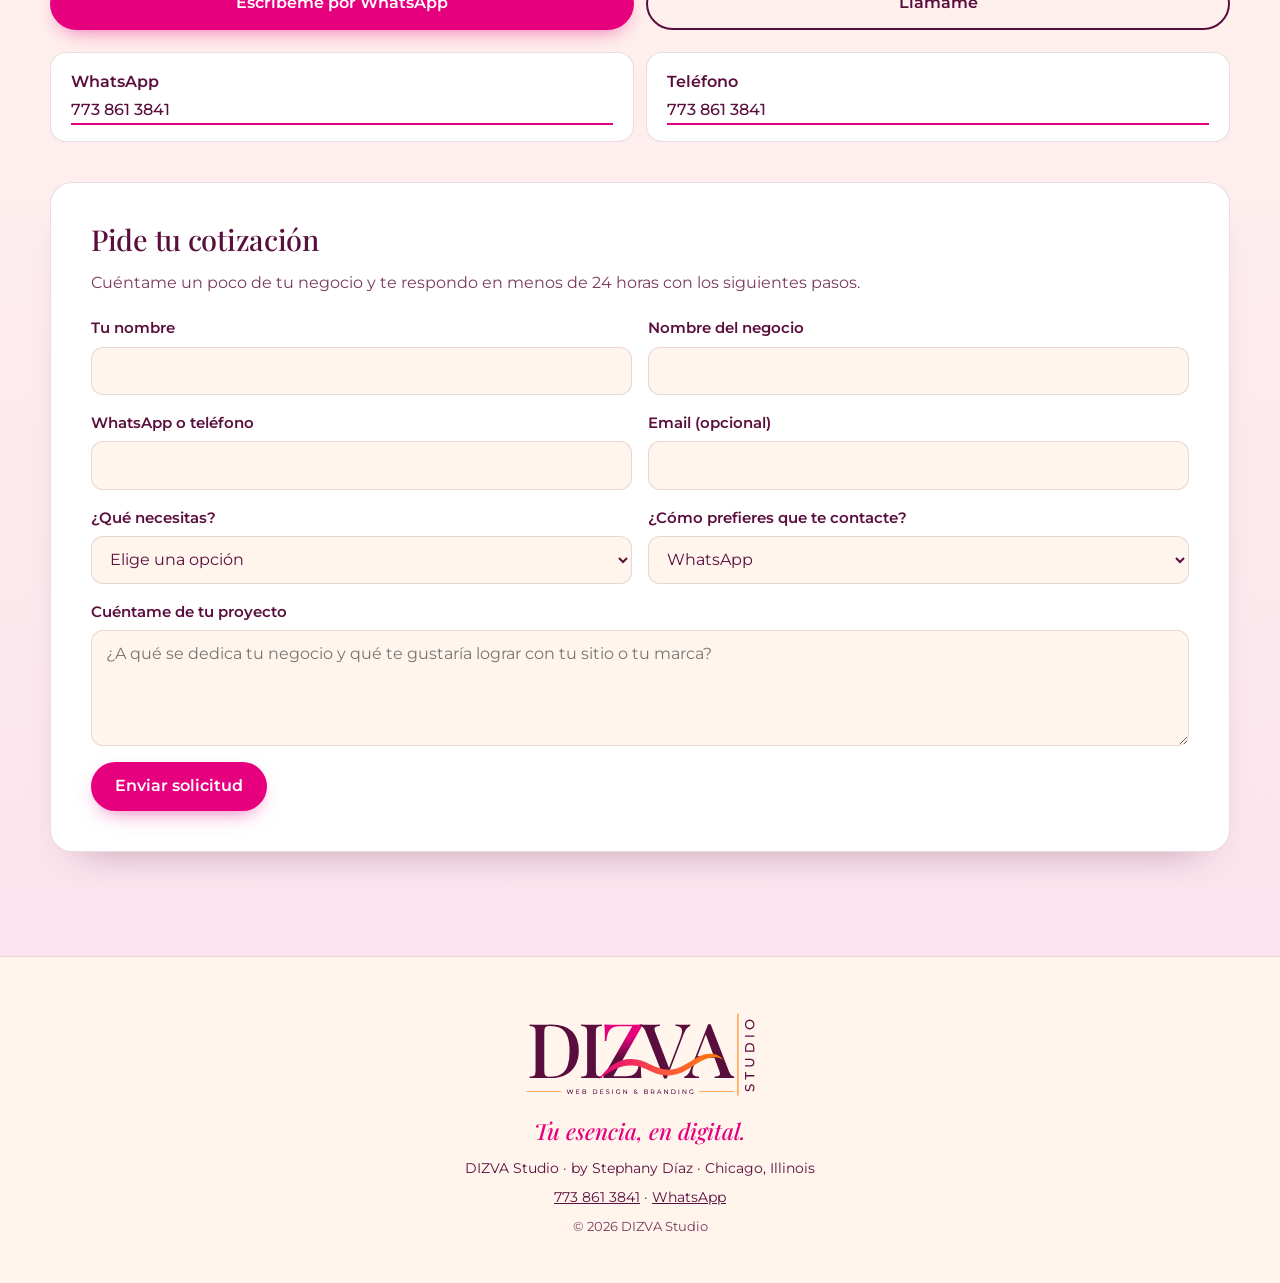
==== commit d248ccc8: "Quitar el énfasis en negocios latinos: la página habla a negocios de todo Illinois Co-Authored-By: C" ====
--- a/index.html
+++ b/index.html
@@ -4,7 +4,7 @@
 <meta charset="utf-8">
 <meta name="viewport" content="width=device-width, initial-scale=1">
 <title>DIZVA Studio — Tu esencia, en digital</title>
-<meta name="description" content="DIZVA Studio, by Stephany Díaz: estudio boutique de diseño web y branding en Chicago para negocios latinos de Chicago e Illinois. Bilingüe, cercano y sin jerga.">
+<meta name="description" content="DIZVA Studio, by Stephany Díaz: estudio boutique de diseño web y branding para negocios de Chicago y todo Illinois. Bilingüe (español e inglés), cercano y sin jerga.">
 <meta name="theme-color" content="#FFF5ED">
 <meta property="og:type" content="website">
 <meta property="og:title" content="DIZVA Studio — Tu esencia, en digital">
@@ -47,7 +47,7 @@
    <p class="kick" data-en="Web design &amp; branding · Chicago">Diseño web &amp; branding · Chicago</p>
    <h1 data-en="We design brands that <span class=&quot;wv&quot;>connect</span>">Diseñamos marcas que <span class="wv">conectan</span></h1>
    <p class="slogan" data-en="Your essence, in digital.">Tu esencia, en digital.</p>
-   <p class="lead" data-en="A boutique web design and branding studio for Latino businesses in Chicago and across Illinois that want to look professional without losing their personality. Bilingual, warm and jargon-free.">Estudio boutique de diseño web y branding para negocios latinos de Chicago y todo Illinois que quieren verse profesionales sin perder su personalidad. Bilingüe, cercano y sin jerga.</p>
+   <p class="lead" data-en="A boutique web design and branding studio for businesses in Chicago and across Illinois that want to look professional without losing their personality. Bilingual (English and Spanish), warm and jargon-free.">Estudio boutique de diseño web y branding para negocios de Chicago y todo Illinois que quieren verse profesionales sin perder su personalidad. Bilingüe (español e inglés), cercano y sin jerga.</p>
    <div class="cta">
     <a class="btn p" href="#cotizar" data-en="Get a quote">Cotiza tu proyecto</a>
     <a class="btn s" href="https://wa.me/17738613841?text=Hola%20Stephany%2C%20vi%20tu%20p%C3%A1gina%20de%20DIZVA%20Studio%20y%20quiero%20cotizar%20un%20proyecto." data-en-href="https://wa.me/17738613841?text=Hi%20Stephany%2C%20I%20saw%20the%20DIZVA%20Studio%20website%20and%20I%27d%20like%20a%20quote%20for%20a%20project." target="_blank" rel="noopener" data-en="Message me on WhatsApp">Escríbeme por WhatsApp</a>
@@ -64,7 +64,7 @@
 <section class="aud" id="para-quien">
  <div class="wrap">
   <p class="kick" data-en="Who I work with">A quién le hablo</p>
-  <h2 data-en="Made for Latino-owned businesses in Chicago and Illinois">Hecho para la comunidad emprendedora <span class="wv">latina</span> de Illinois</h2>
+  <h2 data-en="Made for businesses ready to <span class=&quot;wv&quot;>grow</span> in Illinois">Hecho para negocios que quieren <span class="wv">crecer</span> en Illinois</h2>
   <div class="grid g3">
    <article class="card-s"><span class="num">01</span><h3 data-en="Local businesses">Negocios locales</h3><p data-en="Restaurants, cafés, bakeries, salons, barbershops and shops that need to show their services, menus and how to reach them.">Restaurantes, cafeterías, reposterías, salones, barberías y tiendas que necesitan mostrar servicios, menús y contacto.</p></article>
    <article class="card-s"><span class="num">02</span><h3 data-en="Independent professionals">Profesionales independientes</h3><p data-en="Consulting, photography, real estate and other service specialists who need trust and more inquiries.">Consultoría, fotografía, bienes raíces y otros servicios profesionales que necesitan confianza y solicitudes de contacto.</p></article>
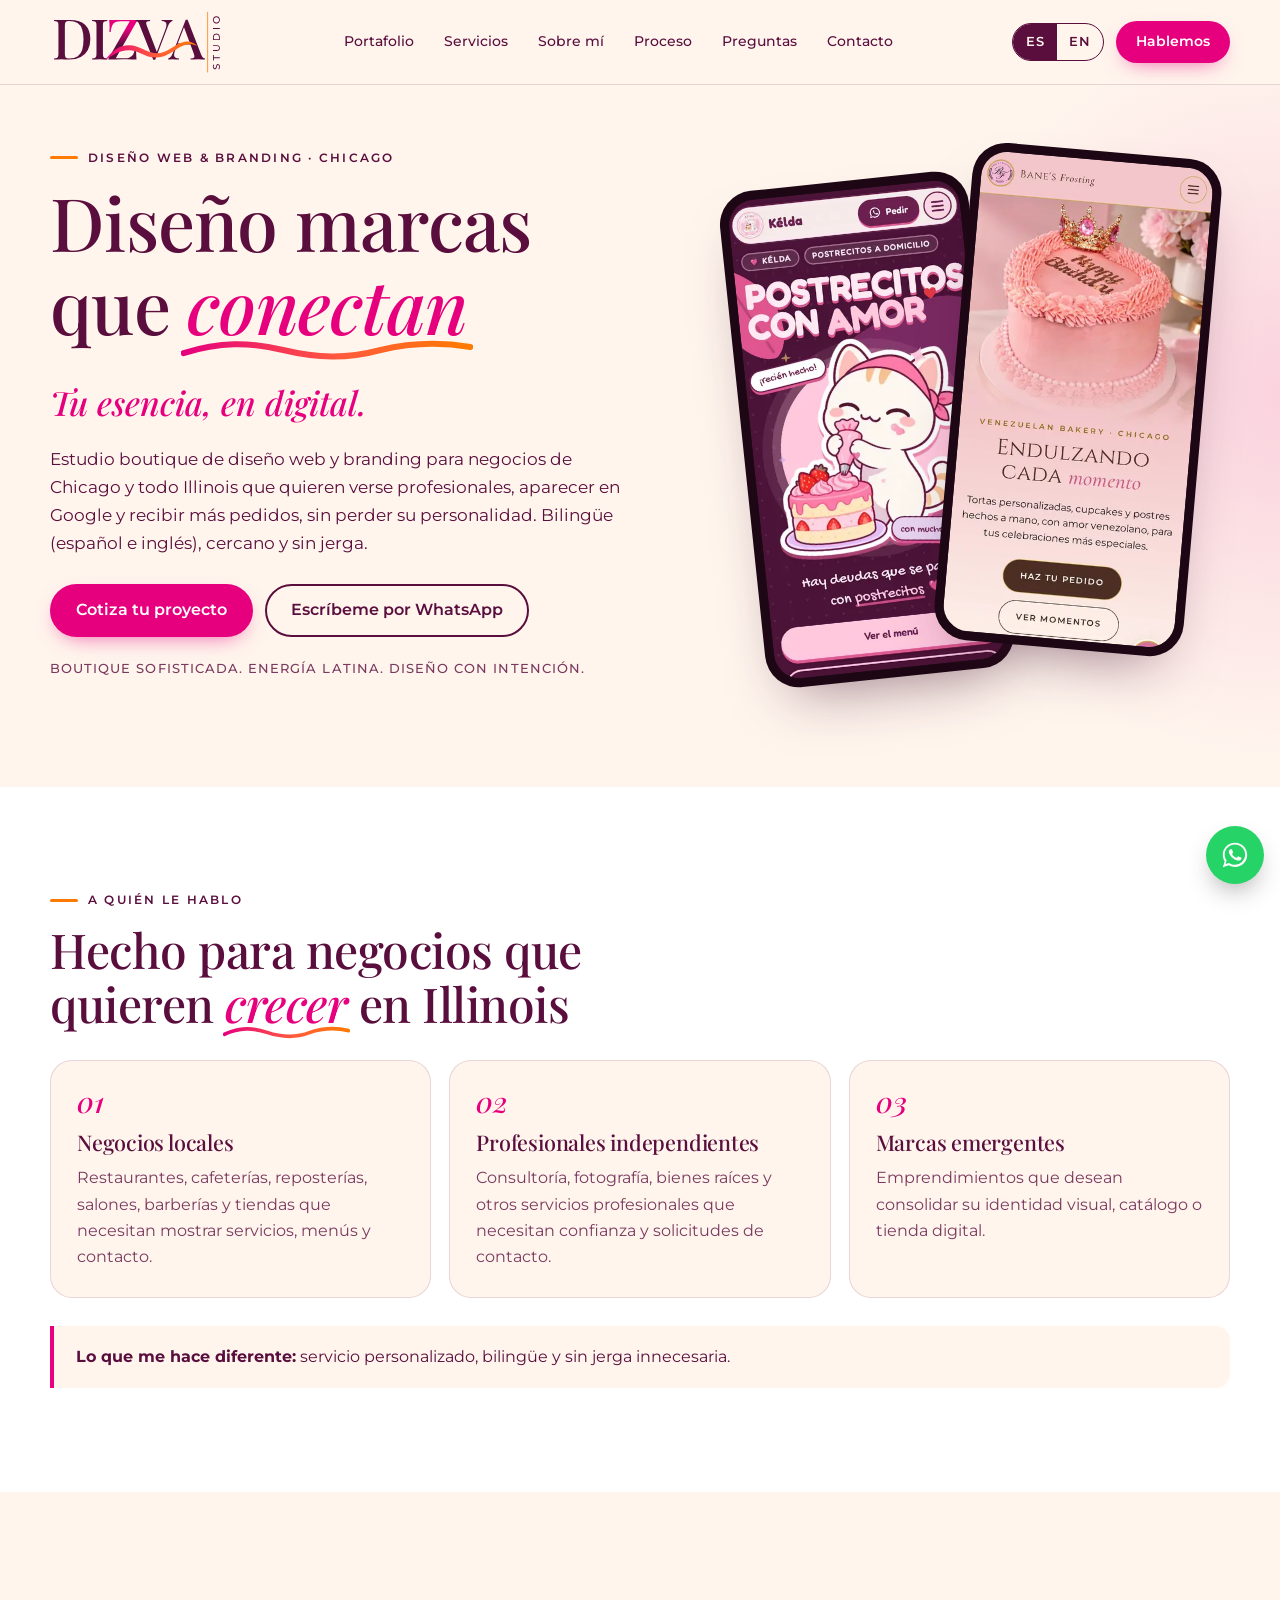
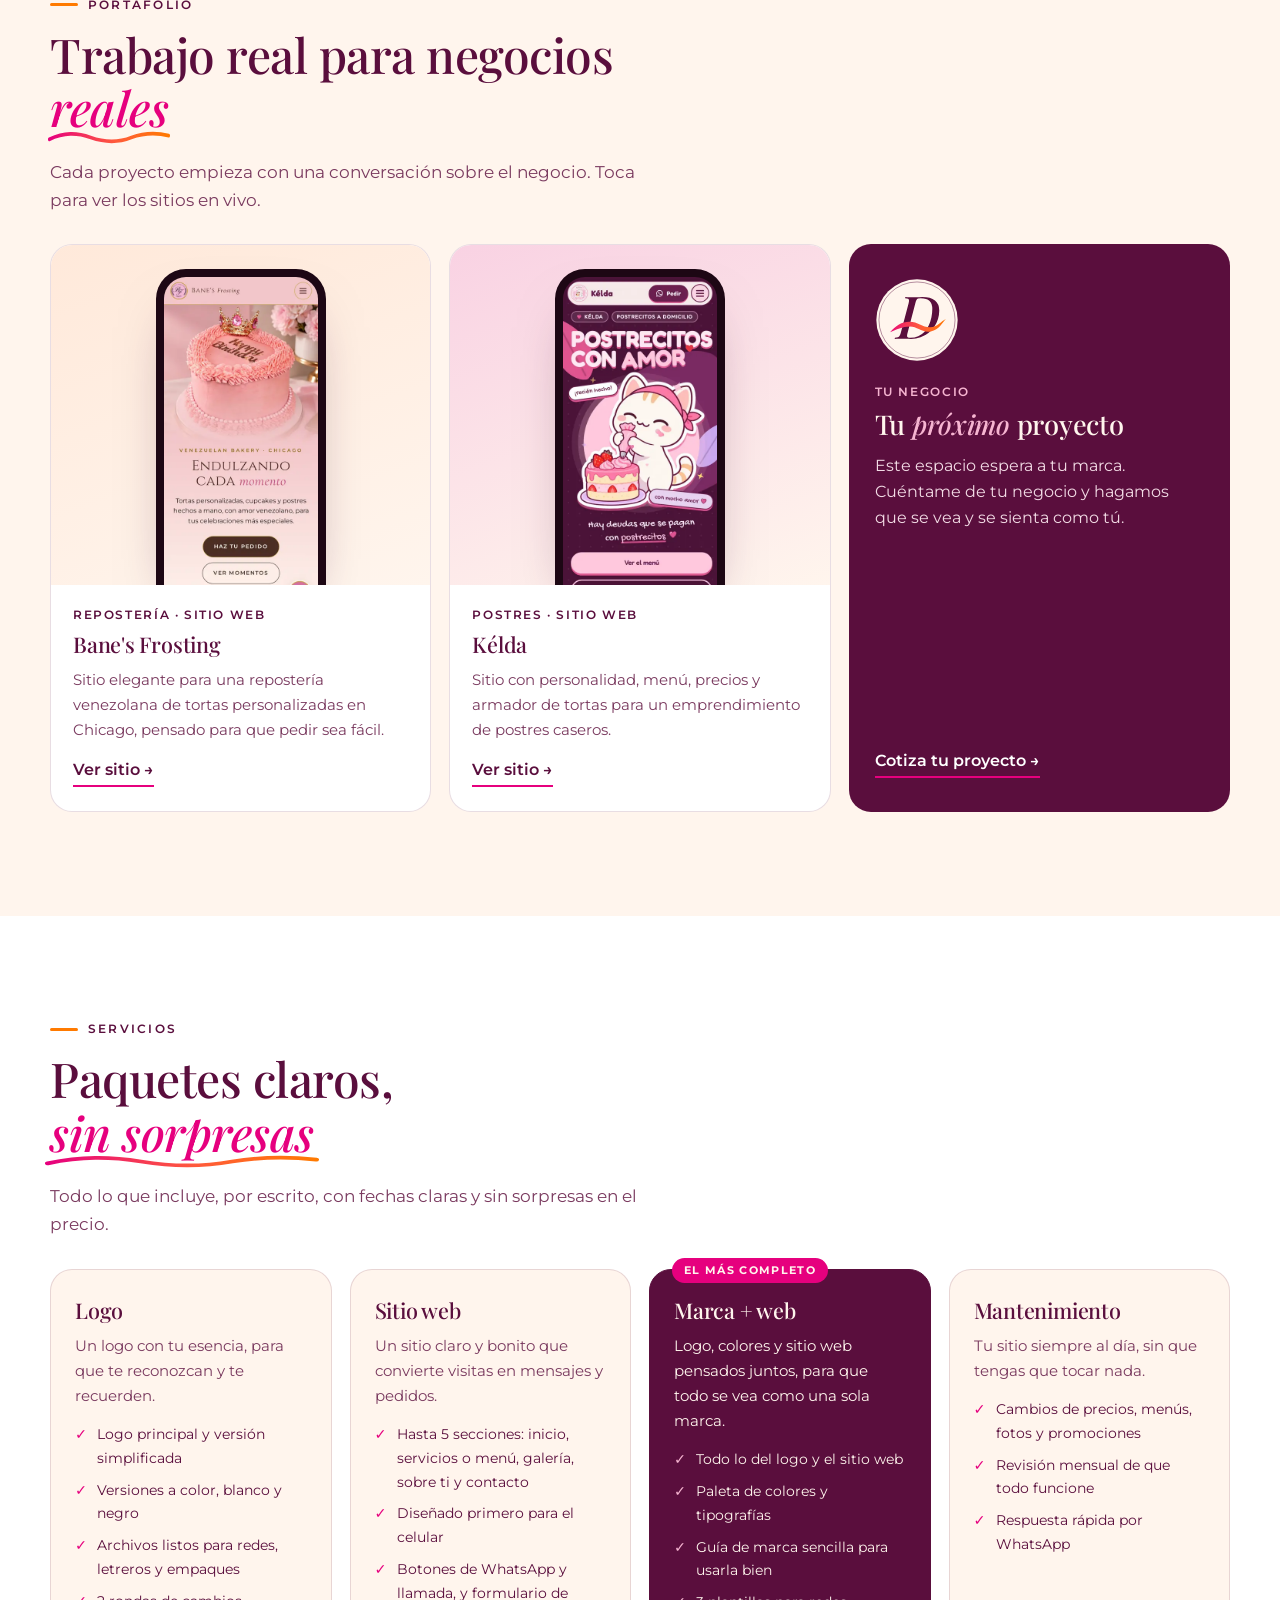
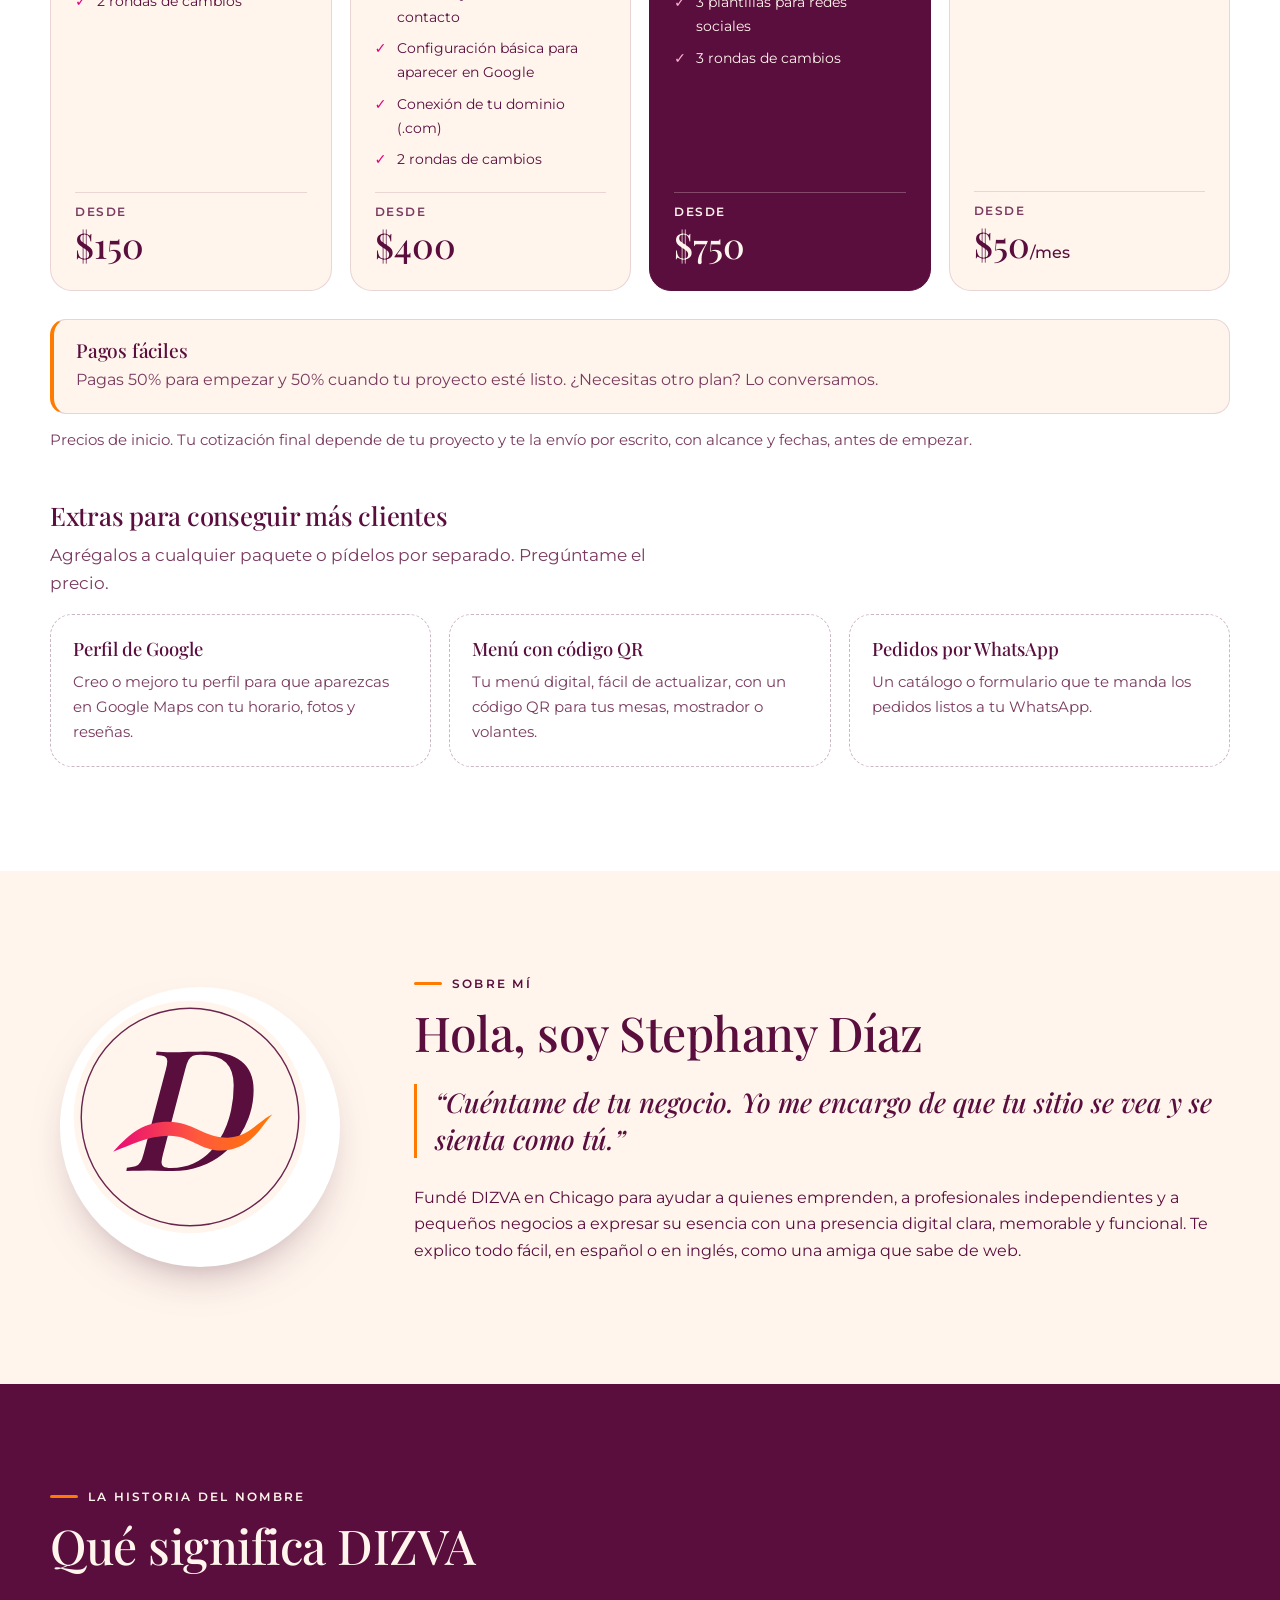
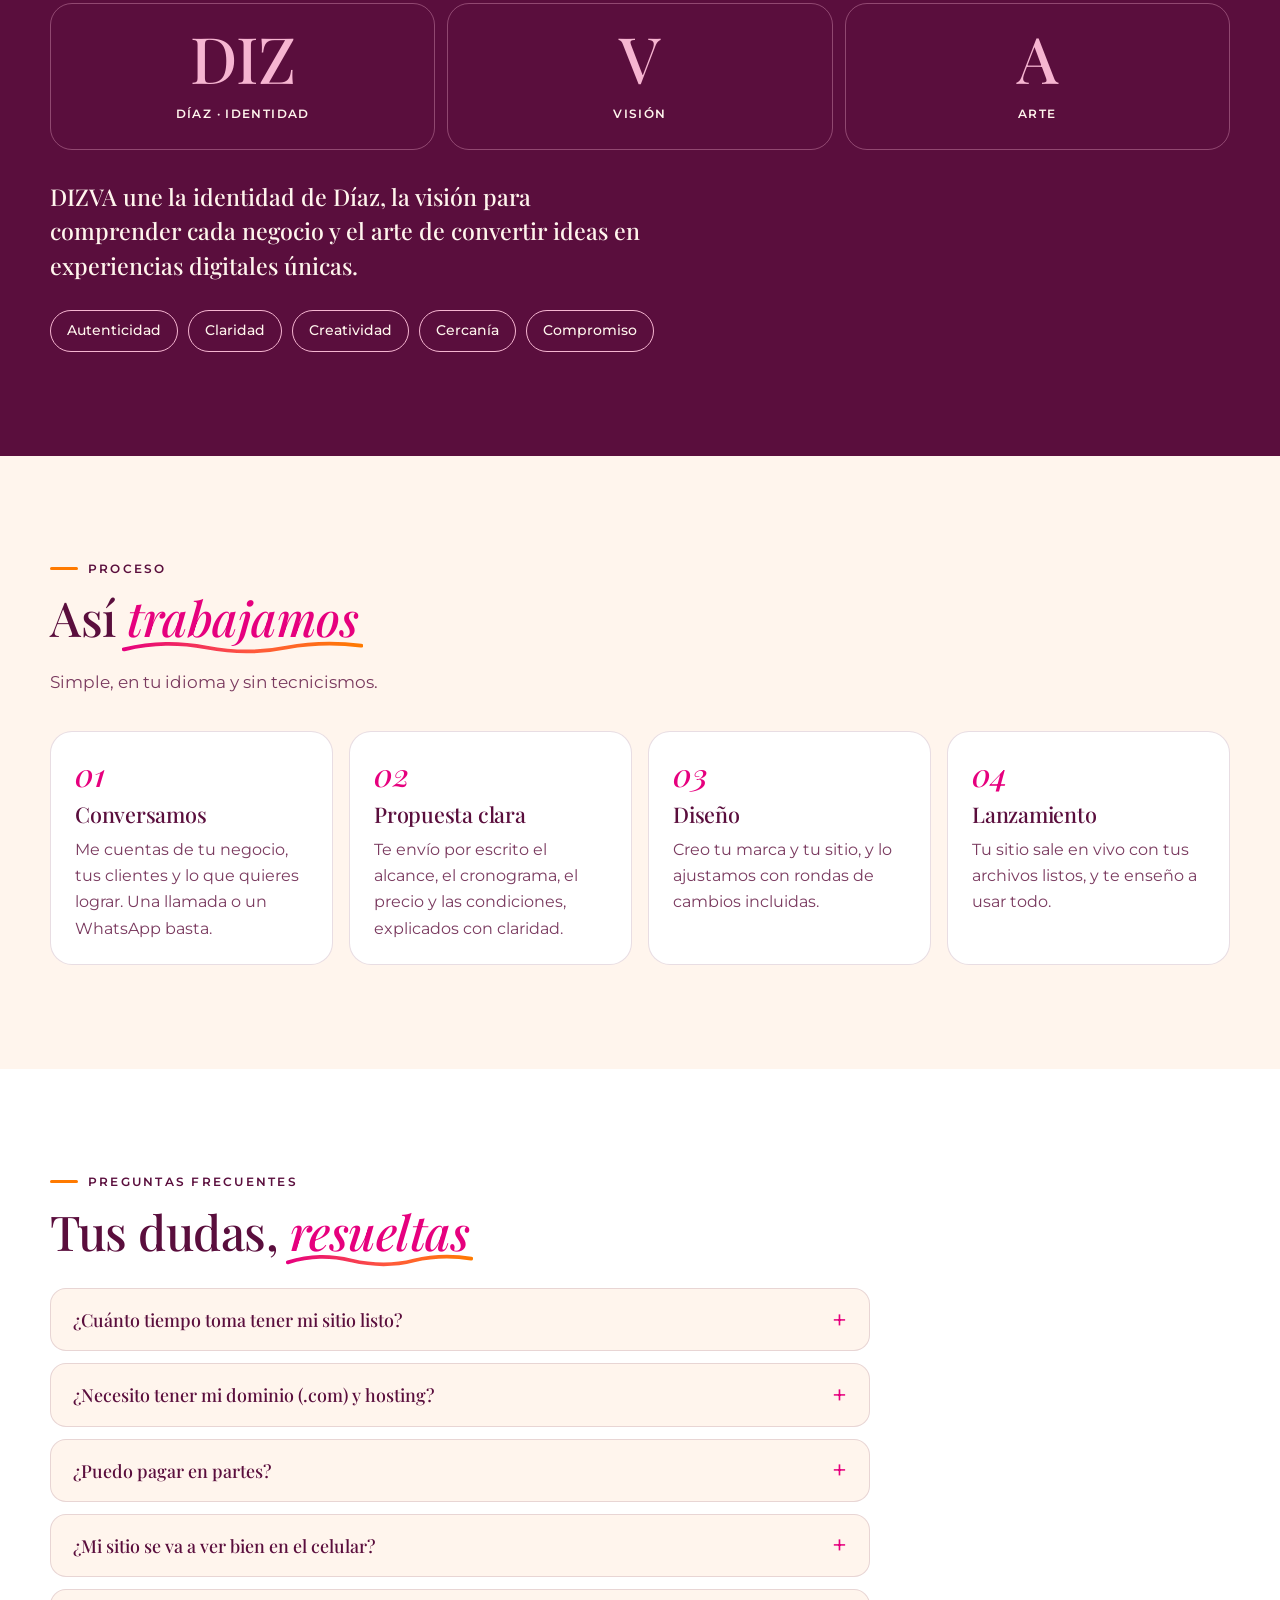
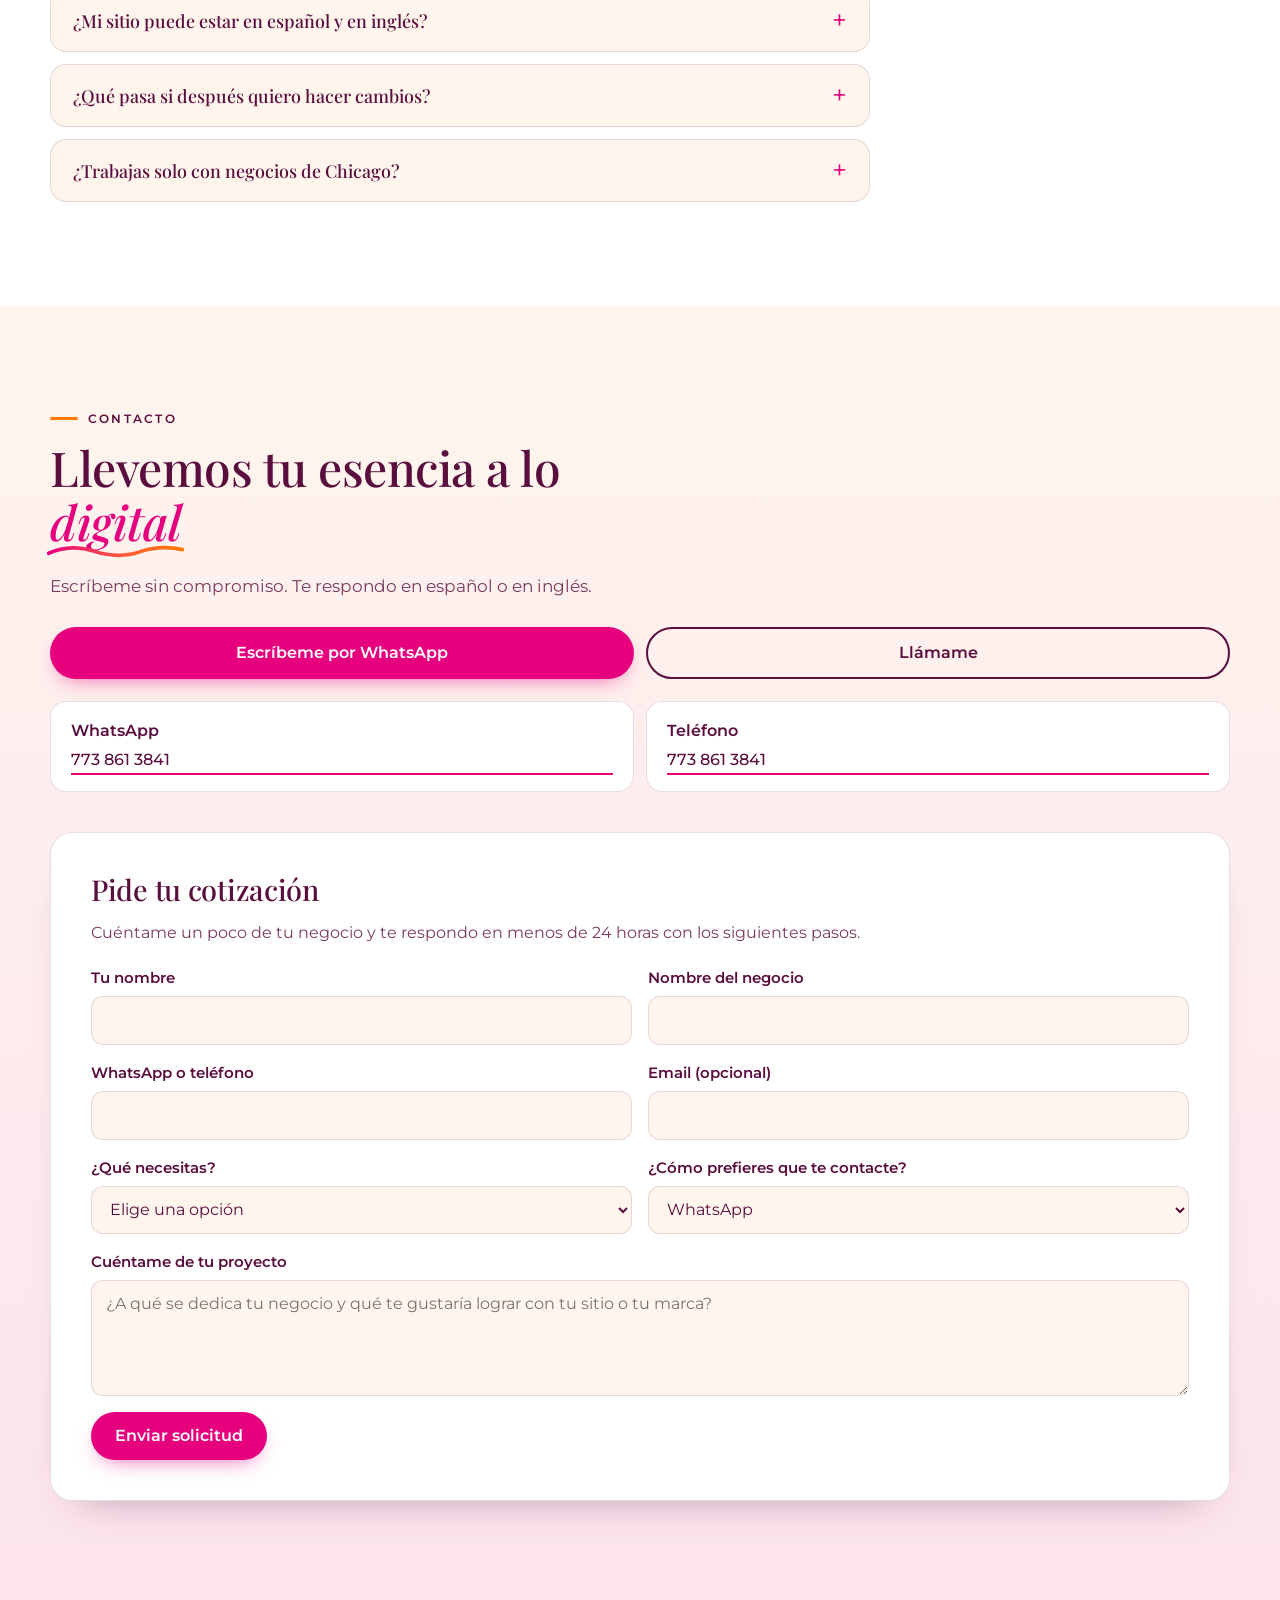
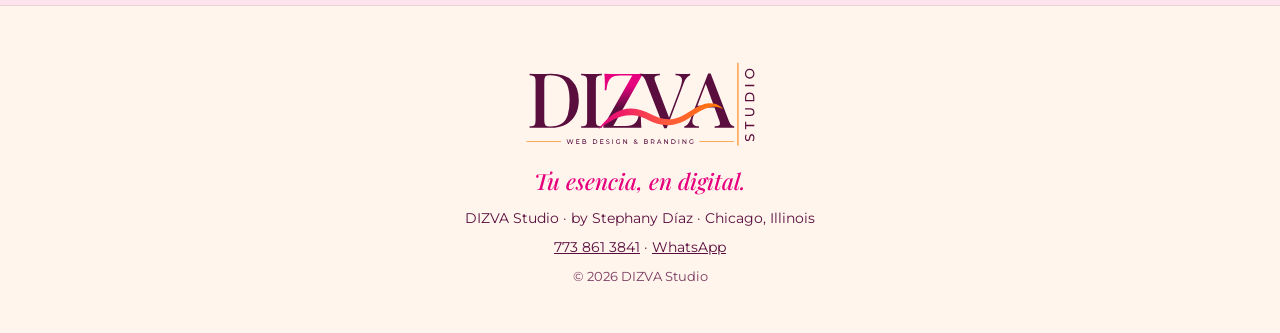
==== commit 63b16b26: "Paquetes con lo que incluyen, plan de pagos, extras, voz en primera persona y dominio dizvastudio.co" ====
--- a/index.html
+++ b/index.html
@@ -9,9 +9,10 @@
 <meta property="og:type" content="website">
 <meta property="og:title" content="DIZVA Studio — Tu esencia, en digital">
 <meta property="og:description" content="Estudio boutique de diseño web y branding en Chicago, by Stephany Díaz. Bilingüe, cercano y sin jerga.">
-<meta property="og:url" content="https://dizvastudio.netlify.app/">
-<meta property="og:image" content="https://dizvastudio.netlify.app/og.png">
+<meta property="og:url" content="https://dizvastudio.com/">
+<meta property="og:image" content="https://dizvastudio.com/og.png">
 <meta name="twitter:card" content="summary_large_image">
+<link rel="canonical" href="https://dizvastudio.com/">
 <link rel="icon" href="favicon.svg" type="image/svg+xml">
 <link rel="preload" href="fonts/play.woff2" as="font" type="font/woff2" crossorigin>
 <link rel="preload" href="fonts/mont.woff2" as="font" type="font/woff2" crossorigin>
@@ -45,9 +46,9 @@
  <div class="wrap hero-g">
   <div class="hero-t">
    <p class="kick" data-en="Web design &amp; branding · Chicago">Diseño web &amp; branding · Chicago</p>
-   <h1 data-en="We design brands that <span class=&quot;wv&quot;>connect</span>">Diseñamos marcas que <span class="wv">conectan</span></h1>
+   <h1 data-en="I design brands that <span class=&quot;wv&quot;>connect</span>">Diseño marcas que <span class="wv">conectan</span></h1>
    <p class="slogan" data-en="Your essence, in digital.">Tu esencia, en digital.</p>
-   <p class="lead" data-en="A boutique web design and branding studio for businesses in Chicago and across Illinois that want to look professional without losing their personality. Bilingual (English and Spanish), warm and jargon-free.">Estudio boutique de diseño web y branding para negocios de Chicago y todo Illinois que quieren verse profesionales sin perder su personalidad. Bilingüe (español e inglés), cercano y sin jerga.</p>
+   <p class="lead" data-en="A boutique web design and branding studio for businesses in Chicago and across Illinois that want to look professional, be found on Google and get more orders, without losing their personality. Bilingual (English and Spanish), warm and jargon-free.">Estudio boutique de diseño web y branding para negocios de Chicago y todo Illinois que quieren verse profesionales, aparecer en Google y recibir más pedidos, sin perder su personalidad. Bilingüe (español e inglés), cercano y sin jerga.</p>
    <div class="cta">
     <a class="btn p" href="#cotizar" data-en="Get a quote">Cotiza tu proyecto</a>
     <a class="btn s" href="https://wa.me/17738613841?text=Hola%20Stephany%2C%20vi%20tu%20p%C3%A1gina%20de%20DIZVA%20Studio%20y%20quiero%20cotizar%20un%20proyecto." data-en-href="https://wa.me/17738613841?text=Hi%20Stephany%2C%20I%20saw%20the%20DIZVA%20Studio%20website%20and%20I%27d%20like%20a%20quote%20for%20a%20project." target="_blank" rel="noopener" data-en="Message me on WhatsApp">Escríbeme por WhatsApp</a>
@@ -99,14 +100,55 @@
  <div class="wrap">
   <p class="kick" data-en="Services">Servicios</p>
   <h2 data-en="Clear packages, <span class=&quot;wv&quot;>no surprises</span>">Paquetes claros, <span class="wv">sin sorpresas</span></h2>
-  <p class="intro" data-en="Your site ready with clear dates and no surprises in the price.">Tu sitio listo con fechas claras, sin sorpresas en el precio.</p>
+  <p class="intro" data-en="Everything included is written down, with clear dates and no surprises in the price.">Todo lo que incluye, por escrito, con fechas claras y sin sorpresas en el precio.</p>
   <div class="grid g4">
-   <article class="svc"><h3 data-en="Logo">Logo</h3><p data-en="A logo with your essence, in the versions you’ll actually use: social media, signs, packaging.">Un logo con tu esencia, en las versiones que de verdad vas a usar: redes, letreros, empaques.</p><p class="price"><small data-en="from">desde</small> $150</p></article>
-   <article class="svc"><h3 data-en="Website">Sitio web</h3><p data-en="A clear, beautiful website that works great on phones, with your services, menu and contact.">Un sitio claro, bonito y que se ve perfecto en el celular, con tus servicios, menú y contacto.</p><p class="price"><small data-en="from">desde</small> $400</p></article>
-   <article class="svc star"><p class="badge" data-en="Most complete">El más completo</p><h3 data-en="Brand + website">Marca + web</h3><p data-en="Logo, colors and website designed together, so everything feels like one brand.">Logo, colores y sitio web pensados juntos, para que todo se sienta como una sola marca.</p><p class="price"><small data-en="from">desde</small> $750</p></article>
-   <article class="svc"><h3 data-en="Maintenance">Mantenimiento</h3><p data-en="Updates to prices, menus, photos and promos, so your site never falls behind.">Cambios de precios, menús, fotos y promociones, para que tu sitio nunca se quede atrás.</p><p class="price"><small data-en="from">desde</small> $50<span data-en="/mo">/mes</span></p></article>
+   <article class="svc"><h3 data-en="Logo">Logo</h3><p data-en="A logo with your essence, so people recognize and remember you.">Un logo con tu esencia, para que te reconozcan y te recuerden.</p>
+     <ul class="inc">
+      <li data-en="Main logo and a simplified version">Logo principal y versión simplificada</li>
+      <li data-en="Color and black-and-white versions">Versiones a color, blanco y negro</li>
+      <li data-en="Files ready for social media, signs and packaging">Archivos listos para redes, letreros y empaques</li>
+      <li data-en="2 rounds of changes">2 rondas de cambios</li>
+     </ul>
+     <p class="price"><small data-en="from">desde</small> $150</p></article>
+   <article class="svc"><h3 data-en="Website">Sitio web</h3><p data-en="A clear, beautiful website that turns visits into messages and orders.">Un sitio claro y bonito que convierte visitas en mensajes y pedidos.</p>
+     <ul class="inc">
+      <li data-en="Up to 5 sections: home, services or menu, gallery, about and contact">Hasta 5 secciones: inicio, servicios o menú, galería, sobre ti y contacto</li>
+      <li data-en="Designed phone-first">Diseñado primero para el celular</li>
+      <li data-en="WhatsApp and call buttons, plus a contact form">Botones de WhatsApp y llamada, y formulario de contacto</li>
+      <li data-en="Basic setup to show up on Google">Configuración básica para aparecer en Google</li>
+      <li data-en="Connecting your domain (.com)">Conexión de tu dominio (.com)</li>
+      <li data-en="2 rounds of changes">2 rondas de cambios</li>
+     </ul>
+     <p class="price"><small data-en="from">desde</small> $400</p></article>
+   <article class="svc star"><p class="badge" data-en="Most complete">El más completo</p><h3 data-en="Brand + website">Marca + web</h3><p data-en="Logo, colors and website designed together, so everything looks like one brand.">Logo, colores y sitio web pensados juntos, para que todo se vea como una sola marca.</p>
+     <ul class="inc">
+      <li data-en="Everything in the logo and website packages">Todo lo del logo y el sitio web</li>
+      <li data-en="Color palette and fonts">Paleta de colores y tipografías</li>
+      <li data-en="A simple brand guide so you use it right">Guía de marca sencilla para usarla bien</li>
+      <li data-en="3 social media templates">3 plantillas para redes sociales</li>
+      <li data-en="3 rounds of changes">3 rondas de cambios</li>
+     </ul>
+     <p class="price"><small data-en="from">desde</small> $750</p></article>
+   <article class="svc"><h3 data-en="Maintenance">Mantenimiento</h3><p data-en="Your site always up to date, without you touching a thing.">Tu sitio siempre al día, sin que tengas que tocar nada.</p>
+     <ul class="inc">
+      <li data-en="Updates to prices, menus, photos and promos">Cambios de precios, menús, fotos y promociones</li>
+      <li data-en="Monthly check that everything works">Revisión mensual de que todo funcione</li>
+      <li data-en="Quick replies on WhatsApp">Respuesta rápida por WhatsApp</li>
+     </ul>
+     <p class="price"><small data-en="from">desde</small> $50<span data-en="/mo">/mes</span></p></article>
+  </div>
+  <div class="pay">
+   <h3 data-en="Easy payments">Pagos fáciles</h3>
+   <p data-en="You pay 50% to start and 50% when your project is ready. Need a different plan? Let’s talk about it.">Pagas 50% para empezar y 50% cuando tu proyecto esté listo. ¿Necesitas otro plan? Lo conversamos.</p>
   </div>
   <p class="note" data-en="Starting prices. Your final quote depends on your project, and I’ll send it to you in writing, with scope and dates, before we begin.">Precios de inicio. Tu cotización final depende de tu proyecto y te la envío por escrito, con alcance y fechas, antes de empezar.</p>
+  <h3 class="exh" data-en="Extras to get more customers">Extras para conseguir más clientes</h3>
+  <p class="intro" data-en="Add them to any package or ask for them on their own. Ask me for the price.">Agrégalos a cualquier paquete o pídelos por separado. Pregúntame el precio.</p>
+  <div class="grid g3 exg">
+   <article class="ex"><h4 data-en="Google Business Profile">Perfil de Google</h4><p data-en="I create or improve your profile so you show up on Google Maps with your hours, photos and reviews.">Creo o mejoro tu perfil para que aparezcas en Google Maps con tu horario, fotos y reseñas.</p></article>
+   <article class="ex"><h4 data-en="QR code menu">Menú con código QR</h4><p data-en="Your digital menu, easy to update, with a QR code for your tables, counter or flyers.">Tu menú digital, fácil de actualizar, con un código QR para tus mesas, mostrador o volantes.</p></article>
+   <article class="ex"><h4 data-en="WhatsApp orders">Pedidos por WhatsApp</h4><p data-en="A catalog or form that sends orders straight to your WhatsApp.">Un catálogo o formulario que te manda los pedidos listos a tu WhatsApp.</p></article>
+  </div>
  </div>
 </section>
 
@@ -132,7 +174,6 @@
    <div class="lt-c"><b>A</b><span data-en="Art">Arte</span></div>
   </div>
   <p class="st" data-en="DIZVA brings together the identity of Díaz, the vision to understand each business and the art of turning ideas into unique digital experiences.">DIZVA une la identidad de Díaz, la visión para comprender cada negocio y el arte de convertir ideas en experiencias digitales únicas.</p>
-  <p class="st2" data-en="DIZVA is a web design studio created by Stephany Díaz. We turn the essence of each business into a digital experience that is clear, elegant and easy to remember.">DIZVA es un estudio de diseño web creado por Stephany Díaz. Convertimos la esencia de cada negocio en una experiencia digital clara, elegante y fácil de recordar.</p>
   <ul class="values" aria-label="Valores">
    <li data-en="Authenticity">Autenticidad</li><li data-en="Clarity">Claridad</li><li data-en="Creativity">Creatividad</li><li data-en="Closeness">Cercanía</li><li data-en="Commitment">Compromiso</li>
   </ul>
@@ -160,7 +201,7 @@
   <h2 data-en="Your questions, <span class=&quot;wv&quot;>answered</span>">Tus dudas, <span class="wv">resueltas</span></h2>
   <div class="qas">
    <details class="qa"><summary data-en="How long does it take to get my site ready?">¿Cuánto tiempo toma tener mi sitio listo?</summary><p data-en="It depends on the project. A simple website is usually ready in 2 to 4 weeks. Before we start, you get the dates in writing in your proposal.">Depende del proyecto. Un sitio web sencillo suele estar listo en 2 a 4 semanas. Antes de empezar te doy las fechas por escrito en tu propuesta.</p></details>
-   <details class="qa"><summary data-en="Do I need my own domain (.com) and hosting?">¿Necesito tener mi dominio (.com) y hosting?</summary><p data-en="You don’t need to know anything about it. I guide you step by step to buy your domain in your name, and I take care of putting your site online. The domain is paid separately, usually $15 to $25 a year.">No hace falta que sepas de eso. Te guío paso a paso para comprar tu dominio a tu nombre y yo me encargo de publicar tu sitio. El dominio se paga aparte, normalmente entre $15 y $25 al año.</p></details>
+   <details class="qa"><summary data-en="Do I need my own domain (.com) and hosting?">¿Necesito tener mi dominio (.com) y hosting?</summary><p data-en="You don’t need to know anything about it. I guide you step by step to buy your domain in your name, and I take care of putting your site online. The domain is paid separately, usually $10 to $20 a year.">No hace falta que sepas de eso. Te guío paso a paso para comprar tu dominio a tu nombre y yo me encargo de publicar tu sitio. El dominio se paga aparte, normalmente entre $10 y $20 al año.</p></details>
    <details class="qa"><summary data-en="Can I pay in installments?">¿Puedo pagar en partes?</summary><p data-en="Yes. Usually it’s 50% to start and 50% at delivery. If you need a different plan, we can talk about it.">Sí. Normalmente se paga 50% para empezar y 50% al entregar. Si necesitas otro plan, lo conversamos.</p></details>
    <details class="qa"><summary data-en="Will my site look good on phones?">¿Mi sitio se va a ver bien en el celular?</summary><p data-en="Yes. Every site is designed phone-first, because that’s where most of your customers will look for you.">Sí. Todos los sitios se diseñan primero para el celular, que es donde la mayoría de tus clientes te va a buscar.</p></details>
    <details class="qa"><summary data-en="Can my site be in Spanish and English?">¿Mi sitio puede estar en español y en inglés?</summary><p data-en="Yes. I can make your site bilingual so you reach all your customers, just like this page.">Sí. Puedo hacer tu sitio bilingüe para que llegues a toda tu clientela, igual que esta página.</p></details>
@@ -207,6 +248,7 @@
        <option value="Sitio web" data-en="Website">Sitio web</option>
        <option value="Marca + web" data-en="Brand + website">Marca + web</option>
        <option value="Mantenimiento" data-en="Maintenance">Mantenimiento</option>
+       <option value="Extras (Google, menú QR, pedidos)" data-en="Extras (Google, QR menu, orders)">Extras (Google, menú QR, pedidos)</option>
        <option value="Aún no lo sé" data-en="Not sure yet">Aún no lo sé</option>
       </select>
      </label>
--- a/styles.css
+++ b/styles.css
@@ -90,12 +90,25 @@
 .svc p{color:var(--soft);font-size:.95rem}
 .price{margin:auto 0 0!important;font:500 2.2rem/1 var(--serif);color:var(--plum)!important;padding-top:14px;border-top:1px solid var(--line)}
 .price small{font:600 .72rem/1 var(--sans);letter-spacing:.14em;text-transform:uppercase;display:block;margin-bottom:8px;color:var(--soft)}
+.svc .price{font-size:2.2rem}
 .price span{font:500 1rem var(--sans)}
 .svc.star{background:var(--plum);color:var(--cream);border-color:var(--plum)}
 .svc.star p,.svc.star .price,.svc.star .price small{color:var(--cream)!important}
 .svc.star .price{border-color:rgba(255,245,237,.25)}
 .badge{position:absolute;top:-12px;left:22px;background:var(--fuc);color:#fff!important;font:700 .7rem/1 var(--sans)!important;letter-spacing:.12em;text-transform:uppercase;padding:7px 12px;border-radius:999px}
-.note{margin-top:22px;font-size:.92rem;color:var(--soft)}
+.note{margin-top:14px;font-size:.92rem;color:var(--soft)}
+.inc{list-style:none;padding:0;margin:0 0 20px;display:grid;gap:8px;font-size:.9rem}
+.inc li{position:relative;padding-left:22px}
+.inc li::before{content:"✓";position:absolute;left:0;color:var(--fuc);font-weight:700}
+.svc.star .inc li::before{color:var(--rose)}
+.pay{margin-top:28px;padding:20px 22px;border-radius:16px;background:var(--cream);border:1px solid var(--line);border-left:4px solid var(--ora)}
+.pay h3{font-size:1.2rem;margin-bottom:.3em}
+.pay p{margin:0;color:var(--soft)}
+.exh{font-size:1.6rem;margin-top:48px}
+.ex{border:1px dashed rgba(90,14,61,.3);border-radius:var(--r);padding:22px}
+.ex h4{font:500 1.15rem/1.3 var(--serif);margin:0 0 .4em}
+.ex p{margin:0;color:var(--soft);font-size:.95rem}
+.exg{margin-top:16px}
 /* about */
 .about-g{display:grid;gap:30px;align-items:center}
 .avatar{width:200px;height:200px;border-radius:50%;background:#fff;padding:10px;box-shadow:0 20px 50px -28px rgba(66,16,47,.6);margin-inline:auto}
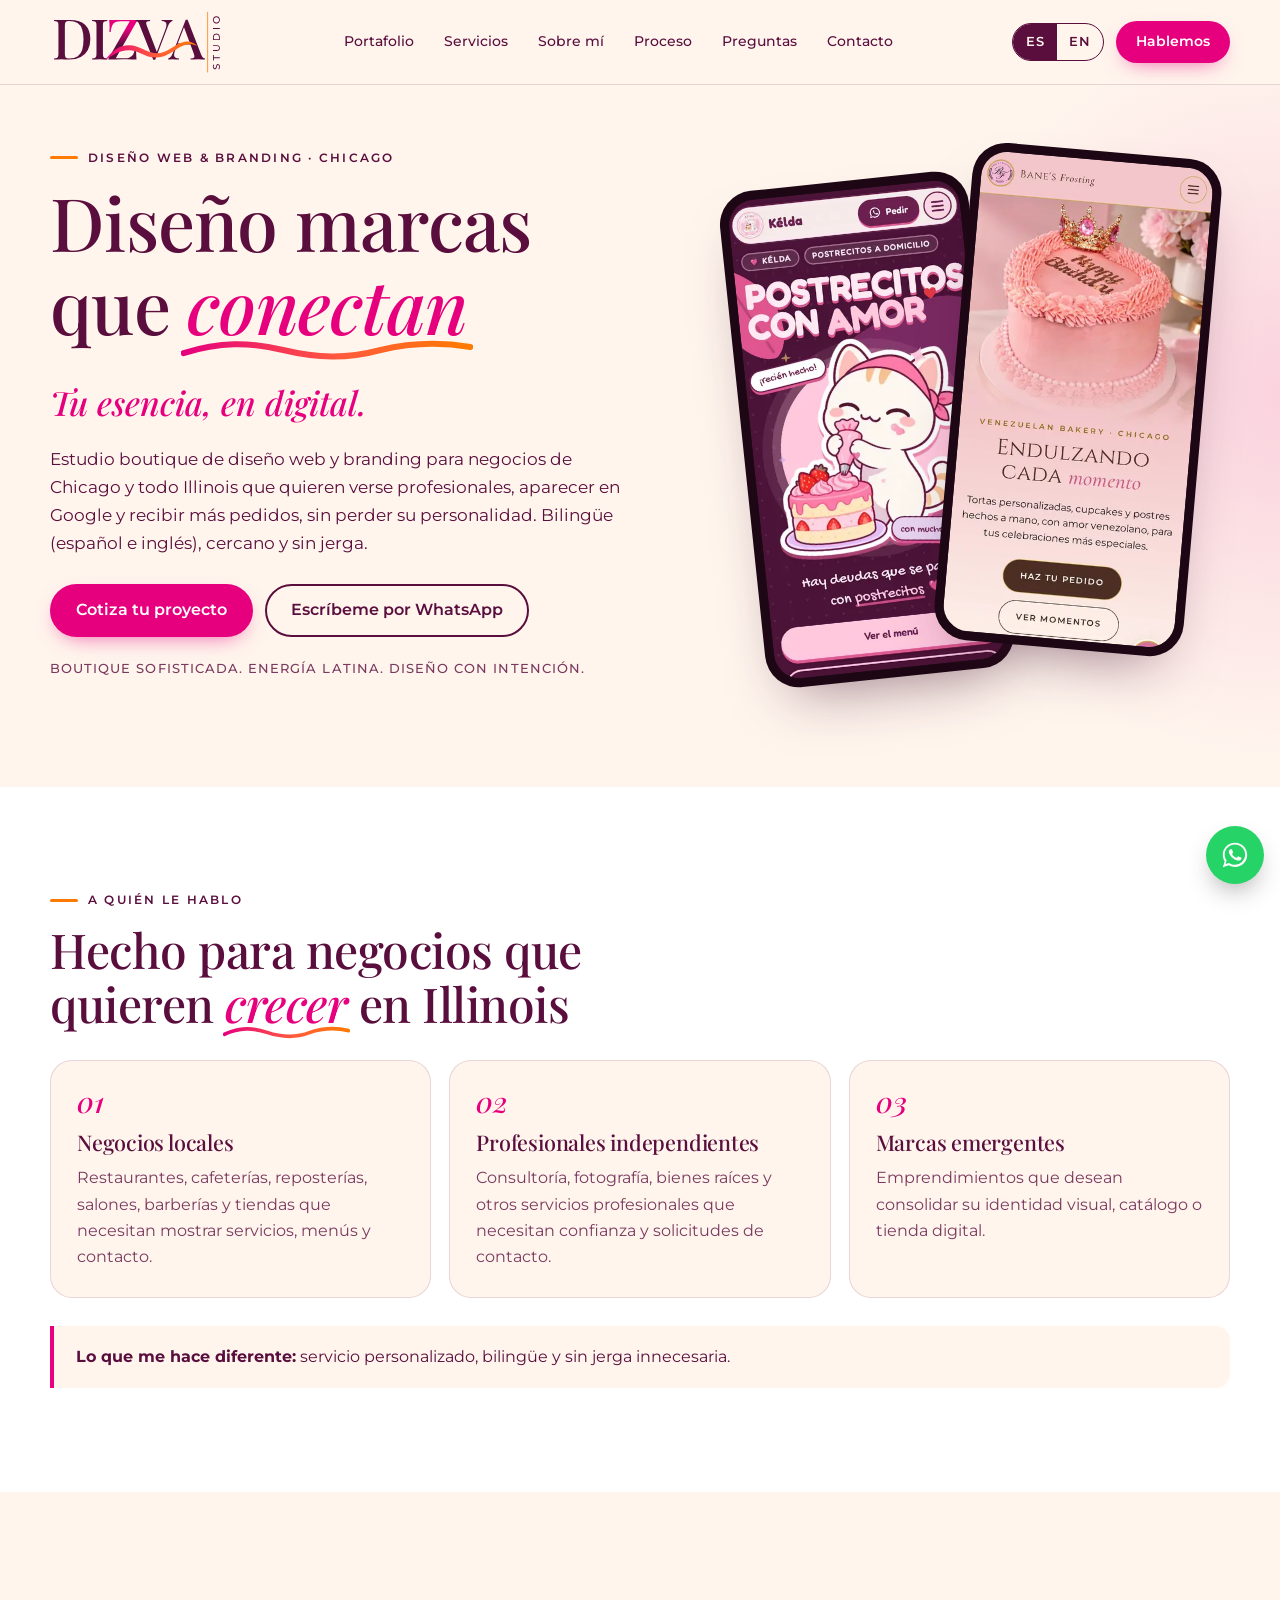
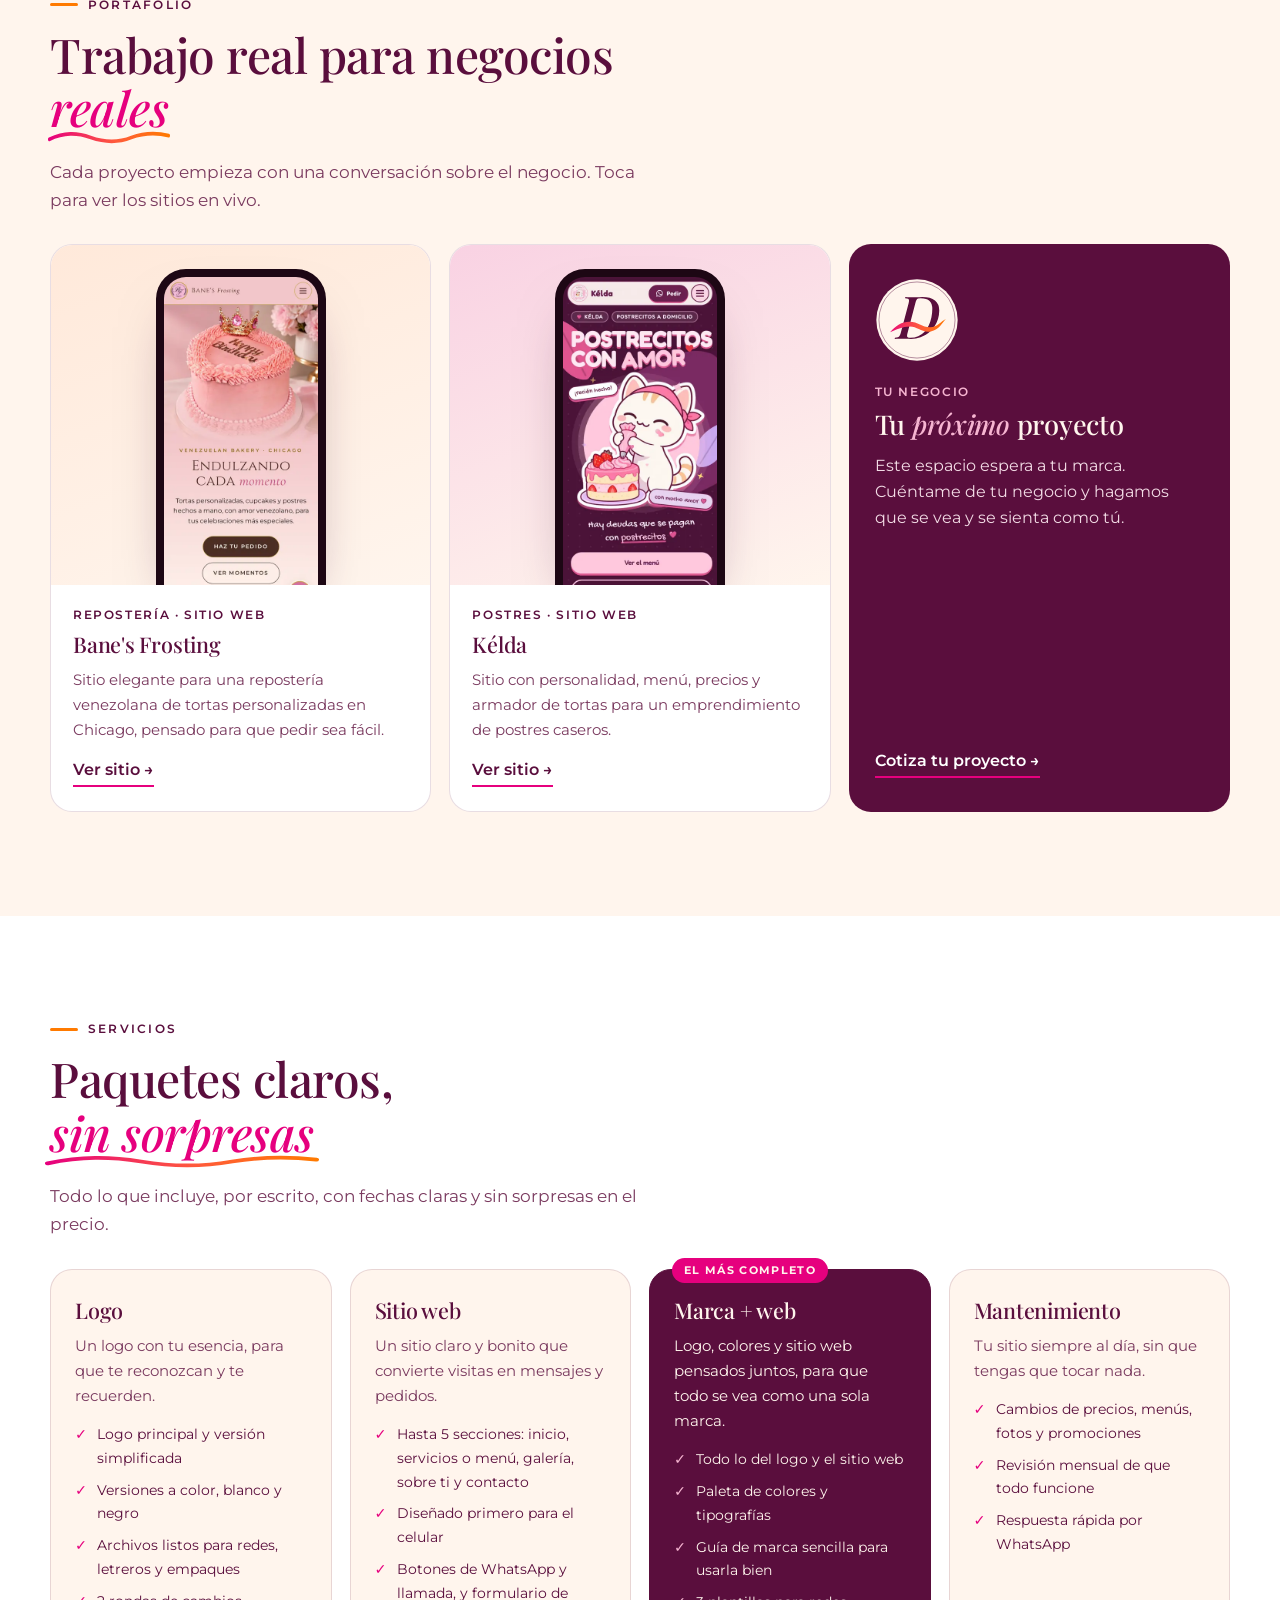
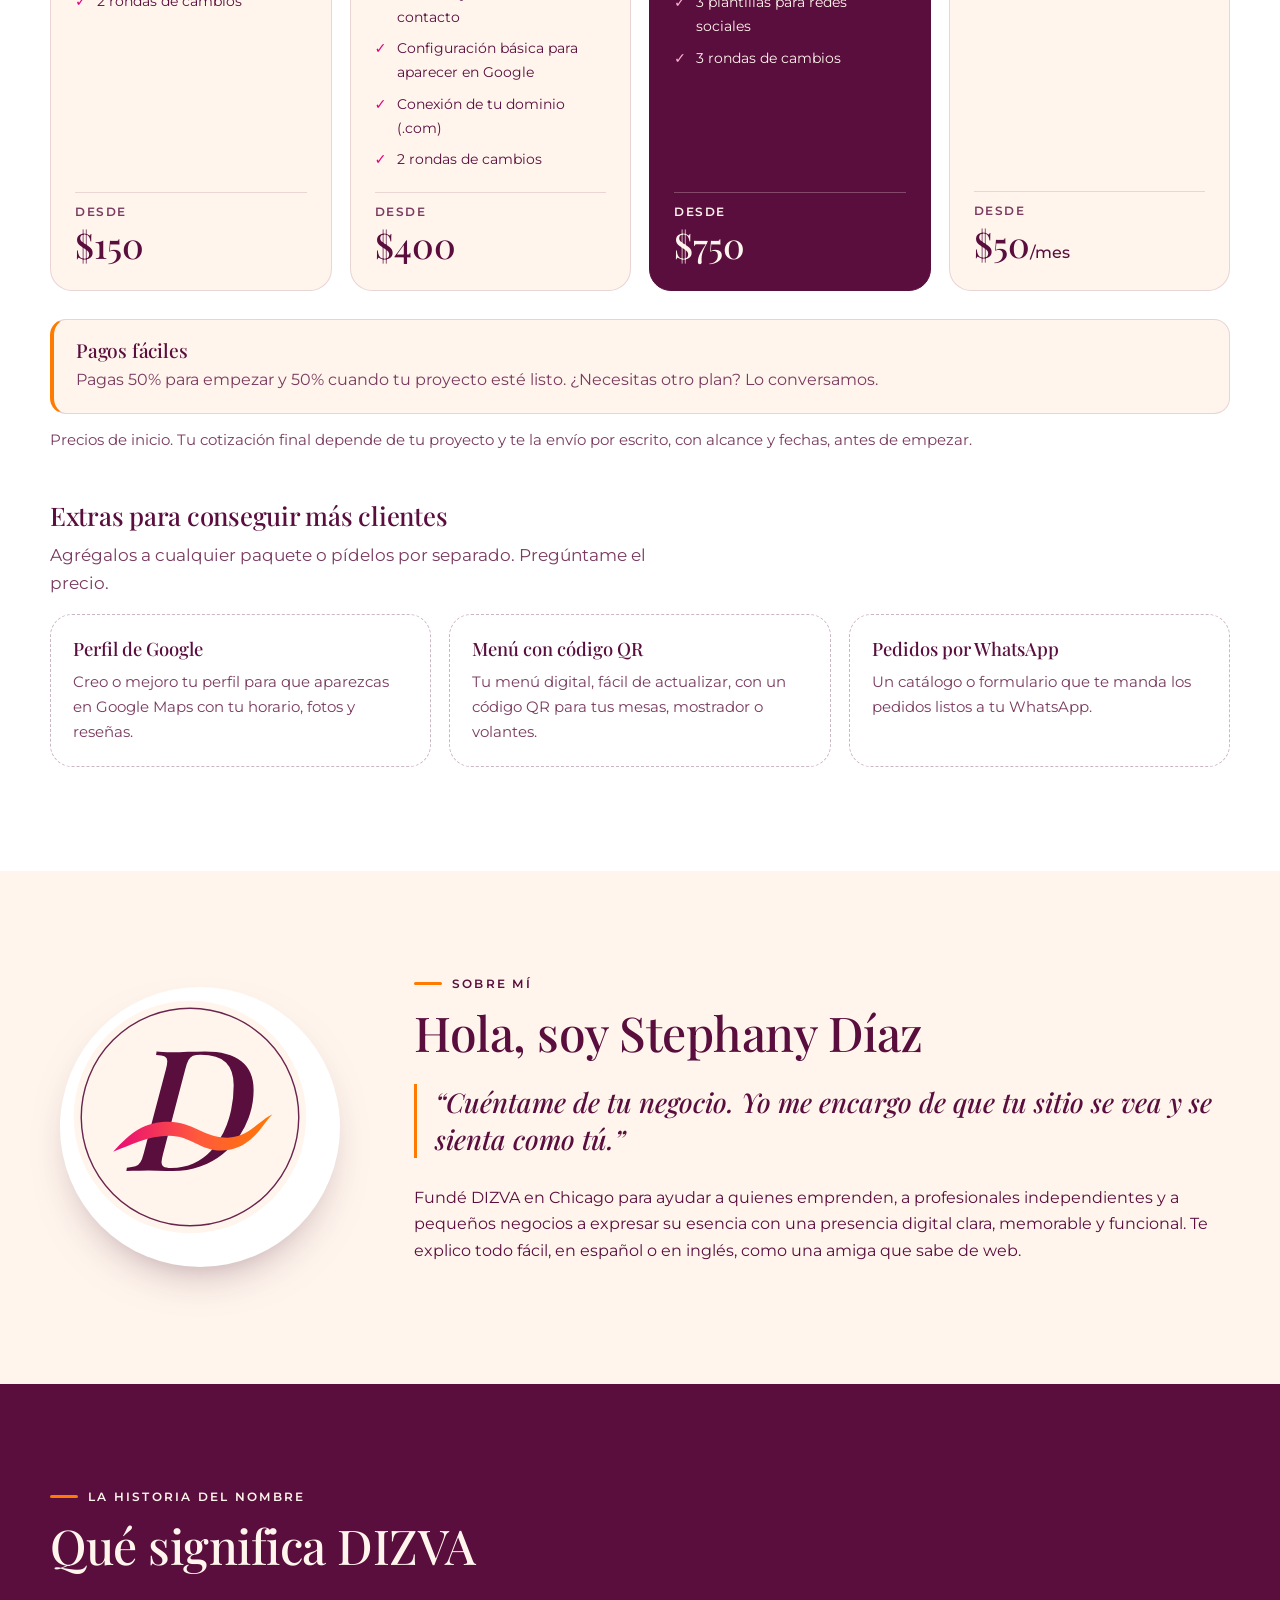
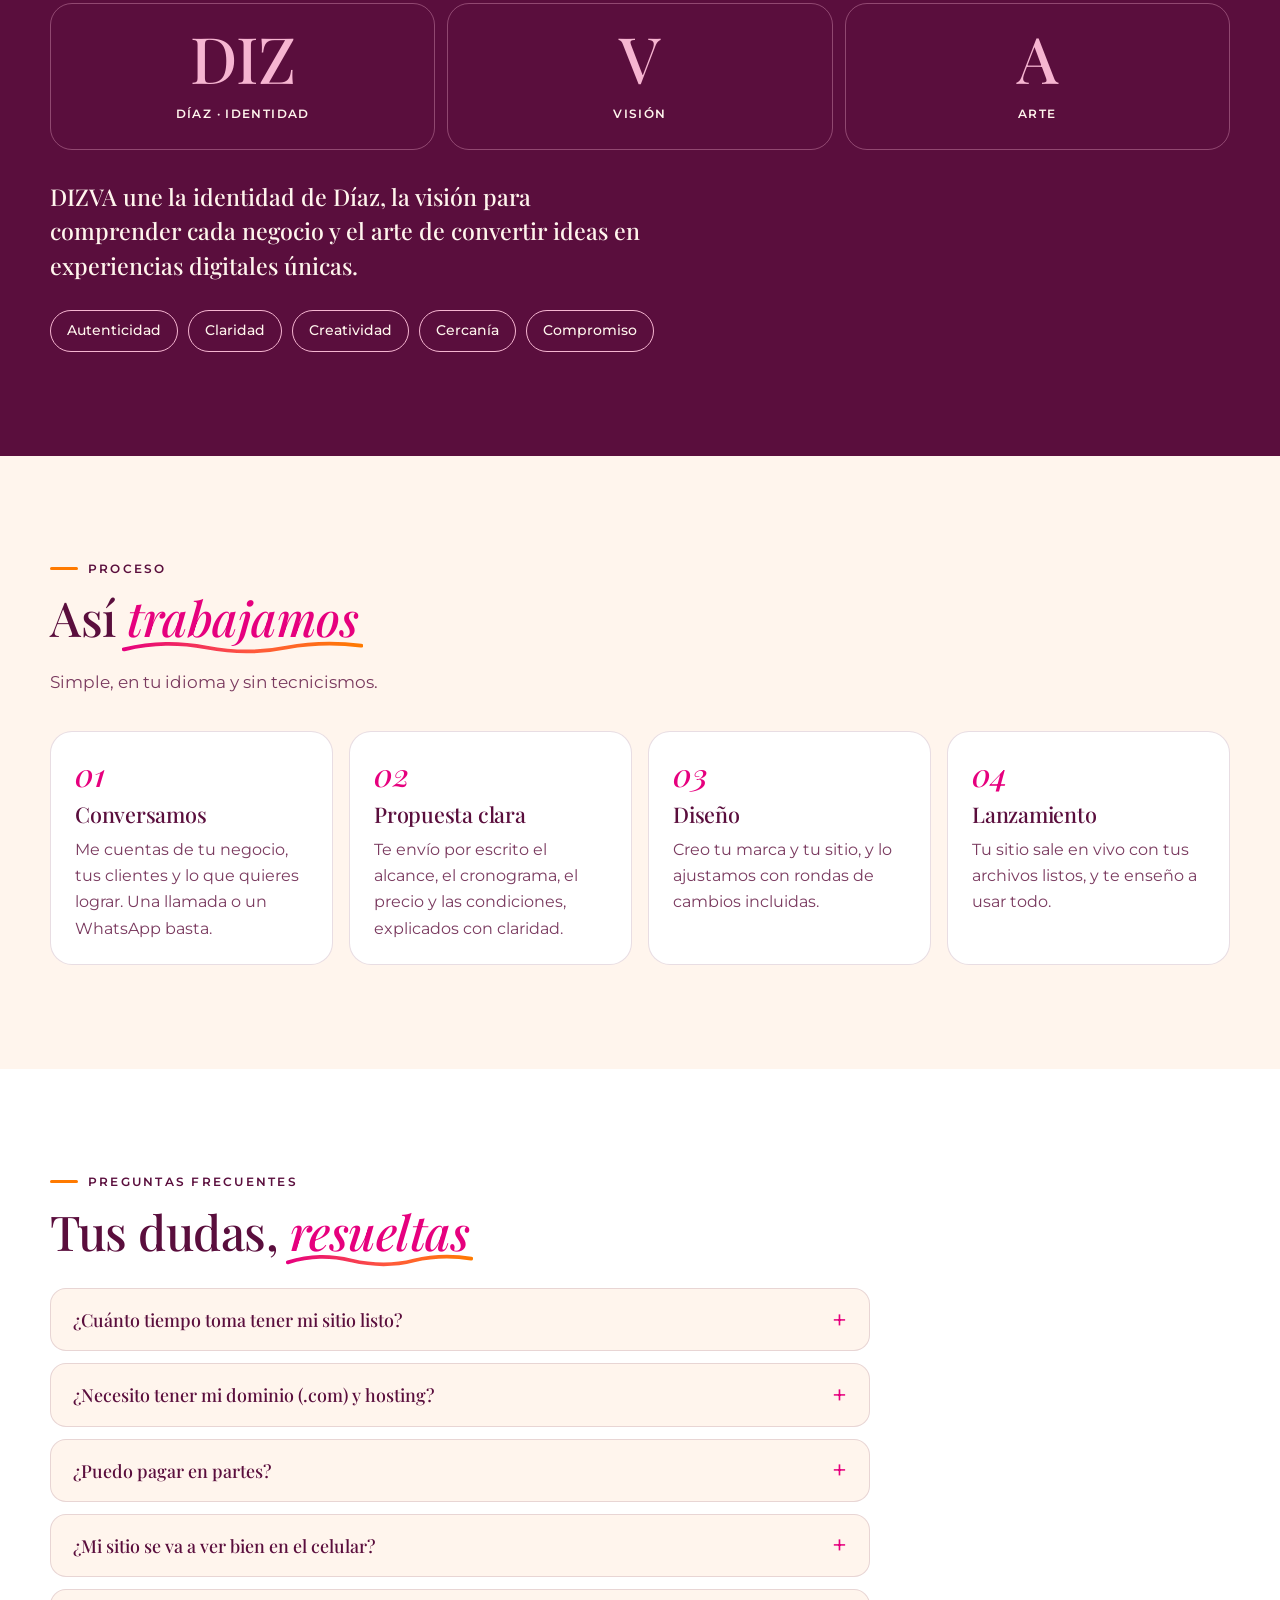
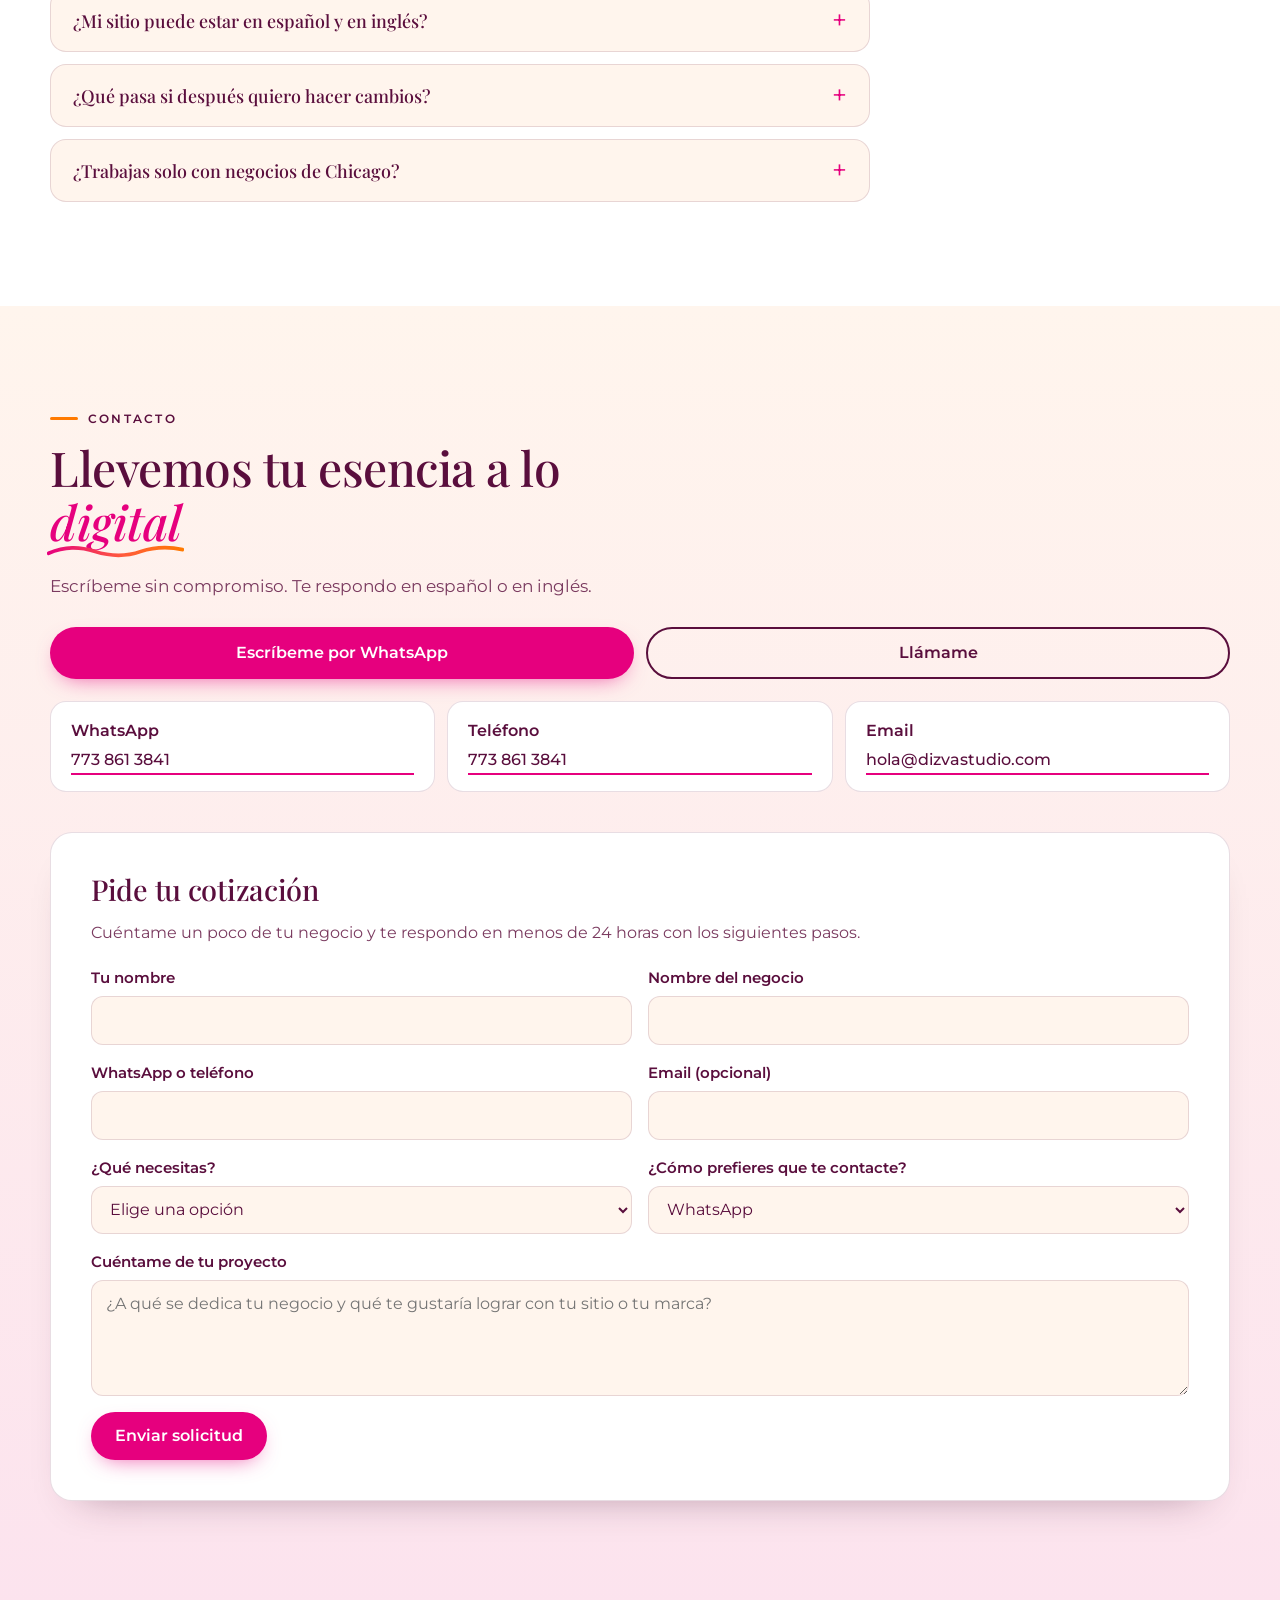
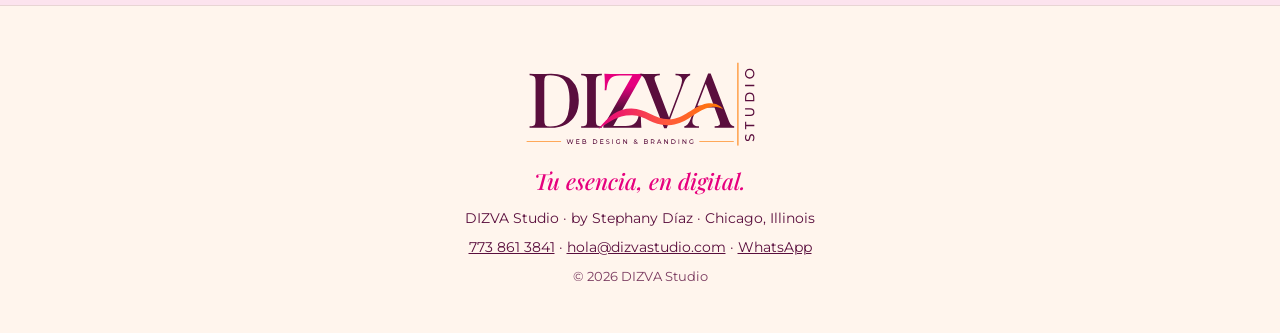
==== commit 5427e6e9: "Agregar el correo hola@dizvastudio.com en contacto y pie de página Co-Authored-By: Claude Opus 5.5 <" ====
--- a/index.html
+++ b/index.html
@@ -223,6 +223,7 @@
   <ul class="links">
    <li><span>WhatsApp</span><a href="https://wa.me/17738613841?text=Hola%20Stephany%2C%20vi%20tu%20p%C3%A1gina%20de%20DIZVA%20Studio%20y%20quiero%20cotizar%20un%20proyecto." data-en-href="https://wa.me/17738613841?text=Hi%20Stephany%2C%20I%20saw%20the%20DIZVA%20Studio%20website%20and%20I%27d%20like%20a%20quote%20for%20a%20project." target="_blank" rel="noopener">773 861 3841</a></li>
    <li><span data-en="Phone">Teléfono</span><a href="tel:+17738613841">773 861 3841</a></li>
+   <li><span>Email</span><a href="mailto:hola@dizvastudio.com">hola@dizvastudio.com</a></li>
   </ul>
 
   <div class="quote" id="cotizar">
@@ -275,7 +276,7 @@
   <img src="img/logo-full.svg" alt="DIZVA Studio — Web design &amp; branding" width="260" height="105">
   <p class="slogan" data-en="Your essence, in digital.">Tu esencia, en digital.</p>
   <p>DIZVA Studio · by Stephany Díaz · Chicago, Illinois</p>
-  <p><a href="tel:+17738613841">773 861 3841</a> · <a href="https://wa.me/17738613841?text=Hola%20Stephany%2C%20vi%20tu%20p%C3%A1gina%20de%20DIZVA%20Studio%20y%20quiero%20cotizar%20un%20proyecto." data-en-href="https://wa.me/17738613841?text=Hi%20Stephany%2C%20I%20saw%20the%20DIZVA%20Studio%20website%20and%20I%27d%20like%20a%20quote%20for%20a%20project." target="_blank" rel="noopener">WhatsApp</a></p>
+  <p><a href="tel:+17738613841">773 861 3841</a> · <a href="mailto:hola@dizvastudio.com">hola@dizvastudio.com</a> · <a href="https://wa.me/17738613841?text=Hola%20Stephany%2C%20vi%20tu%20p%C3%A1gina%20de%20DIZVA%20Studio%20y%20quiero%20cotizar%20un%20proyecto." data-en-href="https://wa.me/17738613841?text=Hi%20Stephany%2C%20I%20saw%20the%20DIZVA%20Studio%20website%20and%20I%27d%20like%20a%20quote%20for%20a%20project." target="_blank" rel="noopener">WhatsApp</a></p>
   <p class="sm">© 2026 DIZVA Studio</p>
  </div>
 </footer>
--- a/styles.css
+++ b/styles.css
@@ -141,7 +141,7 @@
 /* contact */
 .contact{text-align:left;background:linear-gradient(180deg,var(--cream),#FCE3EE)}
 .c2 .btn{flex:1 1 220px}
-.links a{font-weight:500;color:var(--plum);text-decoration:none;border-bottom:2px solid var(--fuc)}
+.links a{overflow-wrap:anywhere;font-weight:500;color:var(--plum);text-decoration:none;border-bottom:2px solid var(--fuc)}
 .quote{margin-top:40px;background:#fff;border:1px solid var(--line);border-radius:var(--r);padding:28px 22px;box-shadow:0 22px 40px -30px rgba(66,16,47,.45)}
 .quote h3{font-size:1.8rem}
 .qi{color:var(--soft)}
@@ -172,7 +172,7 @@
  .pg{grid-template-columns:repeat(2,1fr)}
  .g4{grid-template-columns:repeat(2,1fr)}
  .steps{grid-template-columns:repeat(2,1fr)}
- .links{grid-template-columns:repeat(2,1fr)}
+ .links{grid-template-columns:repeat(3,1fr)}
  .f2{grid-template-columns:repeat(2,1fr)}
  .quote{padding:40px}
  .links li{flex-direction:column;gap:2px}
